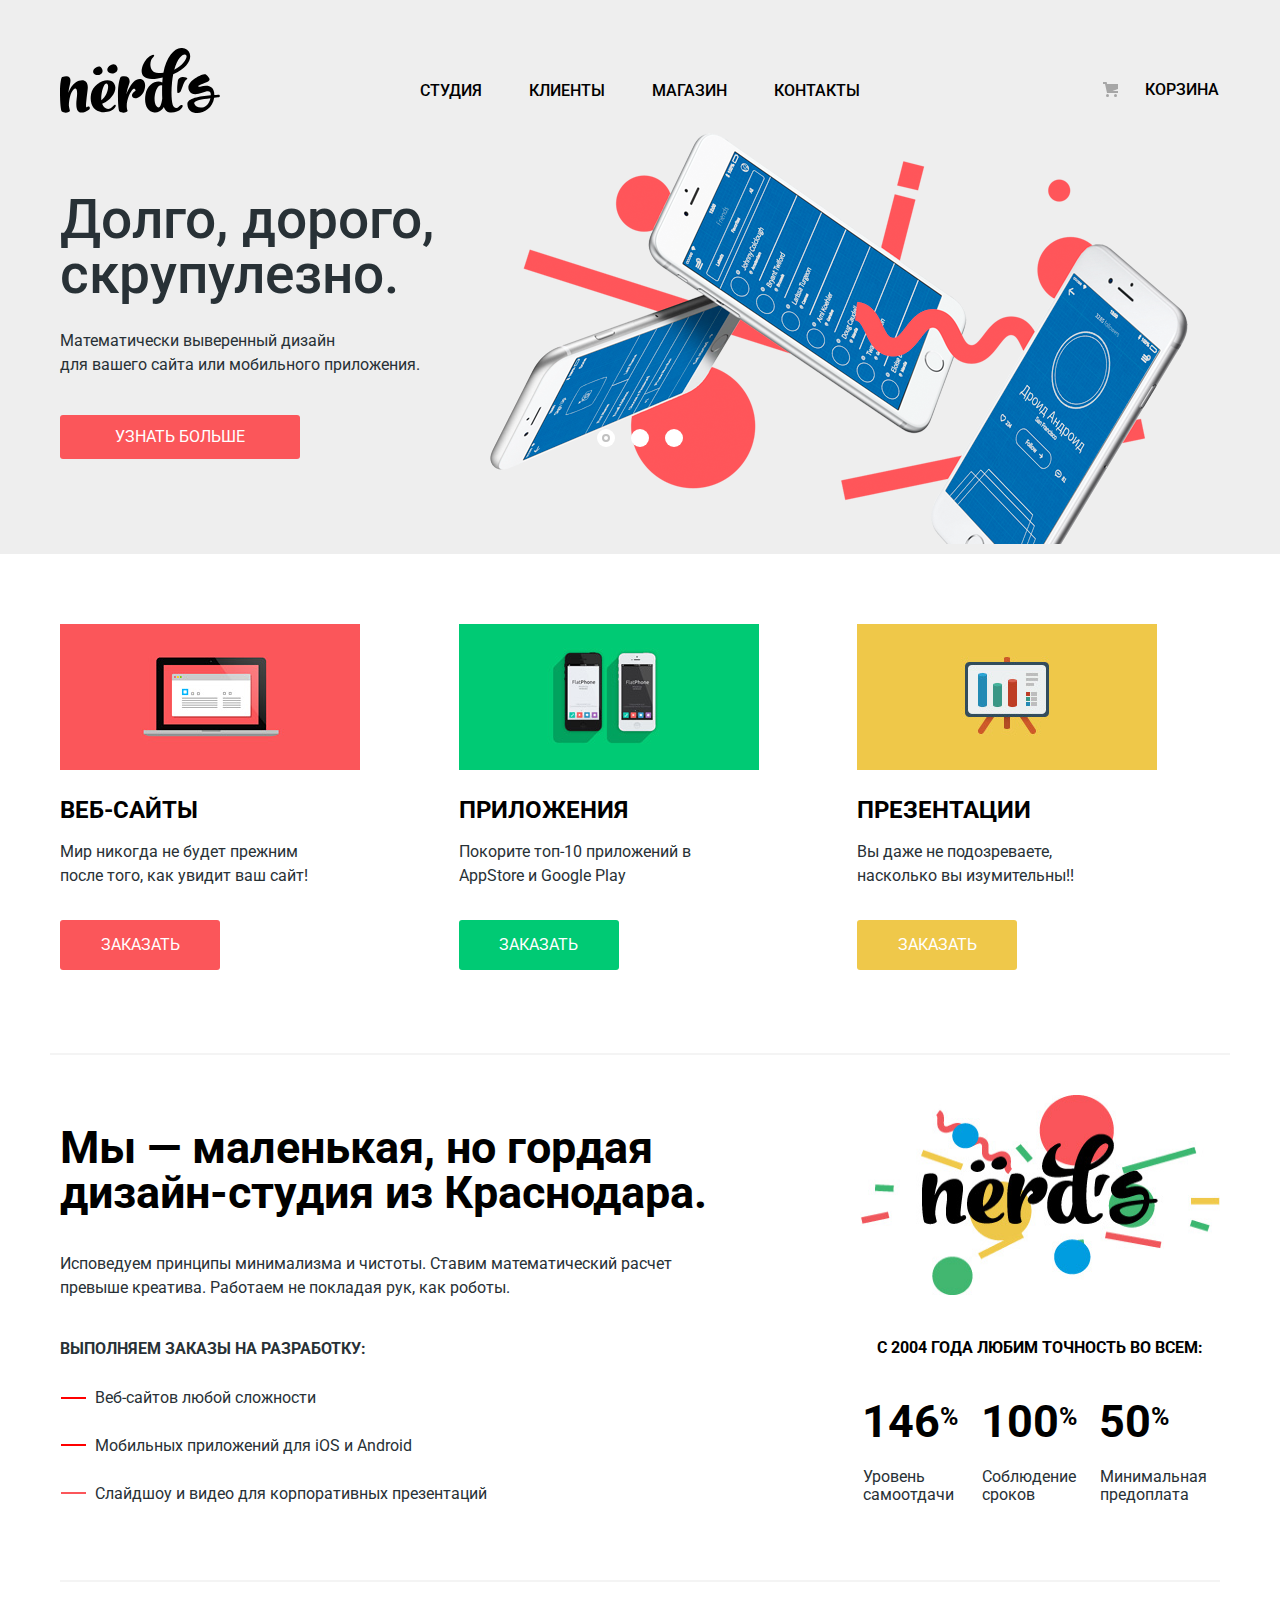
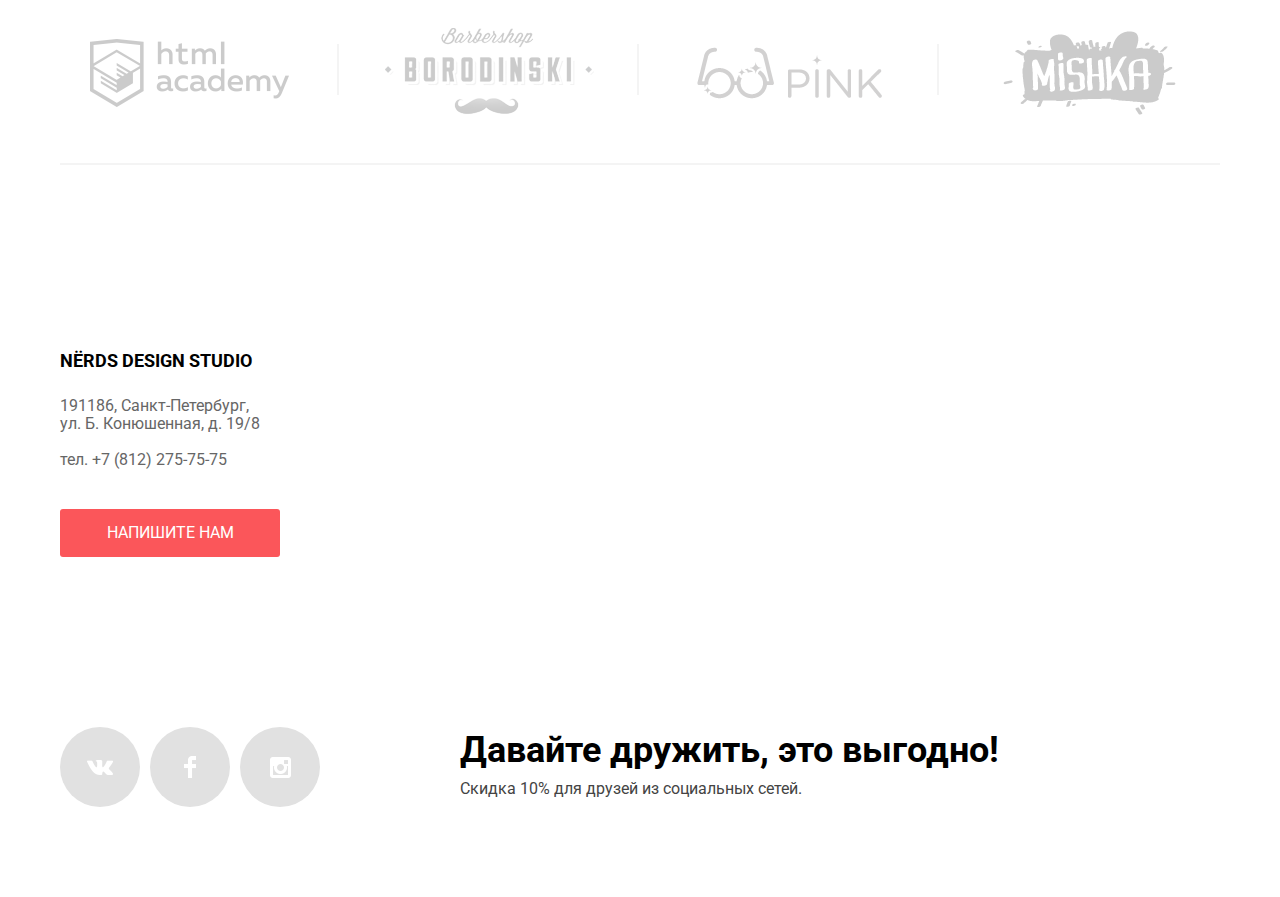
==== index.html @ 46c3f1b5 "добавила карту на главную" ====
<!DOCTYPE html>
<html lang="ru">
  <head>
    <meta charset="utf-8">
    <title>HTML Academy: Нёрдс</title>
    <link href="https://fonts.googleapis.com/css?family=Roboto:400,500,700&amp;subset=cyrillic" rel="stylesheet">
    <link href="css/normalize.css" rel="stylesheet">
    <link href="css/style.css" rel="stylesheet">
  </head>
  <body>
    <header class="main-header">
      <nav class="main-nav container">
        <a class="main-header-logo" href="#">
            <img src="img/nerds-logo.svg" width="160" height="65" alt="Логотип студии Нёрдс">
        </a>

          <ul class="site-nav">
            <li ><a  href="studio.html">Студия</a></li>
            <li><a class="link-nav" href="clients.html">Клиенты</a></li>
            <li><a href="catalog.html">Магазин</a></li>
            <li><a href="contacts.html">Контакты</a></li>
          </ul>
          <ul class="user-nav">

            <li class="cart"><a class="login-link" href="cart.html">Корзина</a></li>
          </ul>

      </nav>
    </header>

    <main>
      <h1 class="visually-hidden">Дизайн-студия Нёрдс</h1>

      <section class="motto">
        <div class="motto-wrap container">
          <h2 class="visually-hidden">Слоганы и девизы</h2>
          <input class="visually-hidden" type="radio" id="product-1" name="toggle" checked>
          <input class="visually-hidden" type="radio" id="product-2" name="toggle">
          <input class="visually-hidden" type="radio" id="product-3" name="toggle">
          <div class="motto-controls">
            <label class="motto-controls-item motto-controls-item--1" for="product-1">Первый</label>
            <label class="motto-controls-item motto-controls-item--2" for="product-2">Второй</label>
            <label class="motto-controls-item motto-controls-item--3" for="product-3">Третий</label>
          </div>
          <ul class="motto-list">
            <li class="motto-list-item">
              <h3 class="motto-header">Долго, дорого, <br>скрупулезно.</h3>
              <p>Математически выверенный дизайн<br>для вашего сайта или мобильного приложения.</p>
              <a class="motto-btn" href="studio.html">УЗНАТЬ БОЛЬШЕ</a>
            </li>
            <li class="motto-list-item">
              <h3 class="motto-header">Любим математику<br>как никто другой</h3>
              <p>Никакого креатива, только математические формулы<br>для расчета идеальных пропорций.</p>
              <a class="motto-btn" href="studio.html">УЗНАТЬ БОЛЬШЕ</a>
            </li>
            <li class="motto-list-item">
              <h3 class="motto-header">Только ночь,<br>только хардкор</h3>
              <p>Работать днем, как все? Мы против этого.<br>Ближе к полуночи работа только начинается.</p>
              <a class="motto-btn" href="studio.html">УЗНАТЬ БОЛЬШЕ</a>
            </li>
          </ul>
        </div>
      </section>

      <section class="service container">
        <h2 class="visually-hidden">Услуги студии</h2>

          <ul class="service-list">

            <li class="service-list-item">
              <img src="img/illustration-1.png" width="300" height="146" alt="Сайты">
              <h3 class="service-header">Веб-сайты</h3>
              <p>Мир никогда не будет прежним <br>
              после того, как увидит ваш сайт!</p>
              <a class="button button-red" href="catalog.html">ЗАКАЗАТЬ</a>
            </li>

            <li class="service-list-item">
              <img src="img/illustration-2.png" width="300" height="146" alt="Приложения">
              <h3 class="service-header">Приложения</h3>
              <p>Покорите топ-10 приложений в
                <br>AppStore и Google Play</p>

              <a class="button button-green" href="shop.html">ЗАКАЗАТЬ</a>
            </li>

            <li class="service-list-item">
              <img src="img/illustration-3.png" width="300" height="146" alt="Презентации">
              <h3 class="service-header">Презентации</h3>
              <p>Вы даже не подозреваете,
                  <br>насколько вы изумительны!!</p>

              <a class="button button-yellow" href="shop.html">ЗАКАЗАТЬ</a>
            </li>

          </ul>

      </section>

      <div class="about-facts-wrapp container">

          <section class="about">
            <h2 class="visually-hidden">О студии</h2>

            <p class="about-loud"><b>Мы — маленькая, но гордая<br>дизайн-студия из Краснодара.</b> </p>
            <p>Исповедуем принципы минимализма и чистоты. Ставим математический расчет<br>
              превыше креатива. Работаем не покладая рук, как роботы.</p>


            <h3 class="about-header">Выполняем заказы на разработку:</h3>
            <ul class="about-list">
                <li class="about-item item1">Веб-сайтов любой сложности</li>
                <li class="about-item item2">Мобильных приложений для iOS и Android</li>
                <li class="about-item item3">Слайдшоу и видео для корпоративных презентаций</li>
            </ul>
          </section>

          <section class="facts facts-wrapp">

                <h2 class="visually-hidden">Факты о компании</h2>
                <img src="img/nerds-illustration.png" width="360" height="208" alt="logo">
                <p>с 2004 года Любим точность во всем:</p>

                <table class="facts-list">
                  <tr>
                    <th>146<sup class="percent">%</sup></th>
                    <th>100<sup class="percent">%</sup></th>
                    <th>50<sup class="percent">%</sup></th>
                  </tr>

                  <tr>
                    <td>Уровень
                      самоотдачи</td>
                    <td>Соблюдение
                      сроков</td>
                    <td>Минимальная
                      предоплата</td>
                  </tr>
                </table>
          </section>
      </div>

      <section class="partners container">
        <h2 class="visually-hidden">Партнеры</h2>
        <ul class="partners-list">
          <li class="partners-item logo1">
            <a class="partners-logo" href="https://htmlacademy.ru/intensive/htmlcss">
              <img src="img/logo-1.png" width="260" height="180" alt="HTML-Академия"></a>
          </li>
          <li class="partners-item logo2">
            <a class="partners-logo" href="#">
              <img src="img/logo-2.png" width="260" height="180" alt="Бородинский"></a>
          </li>
          <li class="partners-item logo3">
            <a class="partners-logo" href="#">
              <img src="img/logo-3.png" width="260" height="180" alt="Pink"></a>
          </li>
          <li class="partners-item">
            <a class="partners-logo" href="#">
              <img src="img/logo-4.png" width="260" height="180" alt="Mishka"></a>
          </li>
        </ul>
      </section>

      <div class="contacts-info">
        <div class="container container-relative">

          <div class="adress">
              <h2 class="visually-hidden">Контактная информация</h2>
              <b>NЁRDS DESIGN STUDIO</b><p> 191186, Санкт-Петербург,<br>
                ул. Б. Конюшенная, д. 19/8<br>
               <br>
               тел. +7 (812) 275-75-75
              </p>
              <a class="button button-adres" href="#">Напишите нам</a>
          </div>
        </div>
        <iframe src="https://yandex.ru/map-widget/v1/-/CBe36VVy~D" width="1140" height="422" frameborder="0">
        <img  src="img/nerds-map.png" width="1440" height="422" alt="Карта проезда" ></iframe>
      </div>

    </main>
    <footer class="main-footer container">
      <div class="footer-wrap">

          <ul class="footer-social">
             <li><a class="social-button vk-icon" href="#">

                <p class="visually-hidden">Вконтакте</p></a></li>
             <li><a class="social-button fb-icon" href="#">

                <p class="visually-hidden">Фейсбук</p></a></li>
             <li><a class="social-button insta-icon" href="#">
                  <p class="visually-hidden">Инстаграм</p></a></li>
          </ul>

        <div class="footer-friends-sale">
         <p class="footer-friends">Давайте дружить, это выгодно!</p>
         <p class="footer-sale">Скидка 10% для друзей из социальных сетей.</p>
        </div>
      </div>
    </footer>



   <section class="modal form-post">
      <div class="modal-wrap">
        <h2>Напишите нам</h2>
        <button class="modal-close" type="button"><span class="visually-hidden">Закрыть</span></button>
      </div>

      <form class="form-post-list" action="https://echo.htmlacademy.ru" method="post">
        <div class="form-post-wrapp">
          <p class="post-item">
            <label for="user-name">Ваше имя:</label>
            <input type="text" name="user-name" id="user-name"  autofocus placeholder="Имя Фамилия">
          </p>

          <p class="post-item">
            <label for="user-mail">Ваш e-mail:</label>

            <input type="email" name="user-mail" id="user-mail" placeholder="email@example.com">
          </p>
      </div>

        <p class="post-item">
          <label for="text-letter">Текст письма:</label>

          <textarea name="text-letter" id="text-letter" rows="4" placeholder="В свободной форме"></textarea>
        </p>

        <button class="button button-post" type="submit" name="form-post" value="Отправлено из почтовой формы сайта">Отправить</button>
      </form>


    </section>

    <script>

  var link = document.querySelector(".button-adres");
  var popup = document.querySelector(".form-post");
  var close = document.querySelector(".modal-close");

      link.addEventListener("click", function (evt) {
        evt.preventDefault();
        popup.classList.add("modal-show");
      });

      close.addEventListener("click", function (evt) {
        evt.preventDefault();
        popup.classList.remove("modal-show");
      });
    </script>
  </body>
</html>
---- css/style.css ----
body {
  margin: 0;
  padding: 0;
  min-width: 1180px;
  font-family: 'Roboto', Arial, sans-serif;
  font-size: 16px;
  line-height: 24px;
  font-weight: 400;
  color: #283136;
}
        *,
*::before,
  *::after {
 box-sizing: inherit;
}

a {
  text-decoration: none;
}

.main-header {
  background: #eeeeee;
  width: 100%;
  padding-top: 33px;
  margin: auto;
}
.container {
  width: 1180px;
  padding: 10px;
  margin: 0 auto;

  box-sizing: border-box;
}

.main-nav {
  font-size: 16px;
  line-height: 30px;
  font-weight: 500;
  color: #000000;
  display: flex;
  /*align-items: center;*/
  justify-content: space-between;
  padding-top: 15px;
  margin: auto;
  /*outline: 2px solid black;*/
 }

.main-nav a {
  color: #000000;
}

.main-header-logo {
  width: 160px;
  height: 65px;
  margin-bottom: 0px;
}

.site-nav {
  width: 480px;
  display: flex;
  padding-top: 28px;
  padding-left: 0;
  padding-right: 40px;
  justify-content: space-between;
  /*align-items: flex-end;*/
}

.user-nav {
  width: 120px;
  padding-top: 27px;
  padding-left: 0;
  display: block;
  justify-content: space-between;
}
.user-nav li{
  width: 100%;
}

.site-nav,
.user-nav {
  position: relative;
  display: flex;
  justify-content: space-between;
  list-style: none;
  text-transform: uppercase;
  margin: 0;
  /*padding: 0;*/
}

.site-nav a,
.user-nav a {
  color: #000000;
}

.site-navigation-current {
  color: #000000;
}

.site-navigation-current {
  position: relative;
}

.site-navigation-current a[href] {
  pointer-events: none;
}

.site-navigation-current::after {
  content: "";

  position: absolute;
  right: 20px;
  bottom: 3px;
  left: 0;

  width: 100%;
  height: 2px;

  background-color: #fb565a;
}

.site-nav a:hover,
.user-nav a:hover {
  color: #fb565a;
}

.site-nav a:active,
.site-nav a:focus,
.user-nav a:active,
.user-nav a:focus {
 color: rgba(0, 0, 0, 0.302);
}

.main-header-logo:hover {
  opacity: 0.8;
}

.main-header-logo:active,
.main-header-logo:focus {
  opacity: 0.3;
}

.user-nav .login-link{
  position: relative;
  padding-left: 45px;
 /* padding: 30px;*/
}

.login-link::before {
  content: "";
  position: absolute;
  top: 2px;
  left: 3px;

  width: 17px;
  height: 17px;

  background-image: url("../img/cart-icon.svg");
  background-repeat: no-repeat;
  background-position: 0 0;
}

/*Слайдер*/

.motto {
  position: relative;
  background-color: #eeeeee;

}
.motto-wrap {
  margin-bottom: 60px;
}

.motto-controls {
  position: absolute;
  left: 50%;
  bottom: 115px;
  z-index: 100;

  width: 160px;
  height: 18px;

  text-align: center;
  font-size: 0;
  transform: translateX(-50%);
}

.motto-controls label{
  position: relative;

  display: inline-block;
  width: 18px;
  height: 18px;
  padding: 8px;

  border-radius: 50%;
  cursor: pointer;
  box-sizing: content-box;
}

.motto-controls label::after {
  content: "";

  position: absolute;
  top: 8px;
  left: 8px;
  z-index: 1;

  width: 18px;
  height: 18px;

  background: #ffffff;
  border-radius: 50%;
  box-sizing: content-box;
}

.motto-list {
  margin: 0px;
  padding: 0px;

  list-style: none;
}

.motto-list-item{
  display: none;
  padding: 59px 0 85px 0;
}

.motto-list-item:nth-child(1) {
  background-image: url("../img/slide1.png");
  background-repeat: no-repeat;
  background-position: 93% 0px;
}
.motto-list-item:nth-child(2) {
  background-image: url("../img/slide2.png");
  background-repeat: no-repeat;
  background-position: 100% 0;
}

.motto-list-item:nth-child(3) {
  background-image: url("../img/slide3.png");
  background-repeat: no-repeat;
  background-position: 100% 20px;
}

#product-1:checked ~ .motto-list .motto-list-item:nth-child(1) {
  display: block;
}

#product-2:checked ~ .motto-list .motto-list-item:nth-child(2) {
  display: block;
}

#product-3:checked ~ .motto-list .motto-list-item:nth-child(3) {
  display: block;
}

#product-1:checked ~ .motto-controls .motto-controls-item--1::before,
#product-2:checked ~ .motto-controls .motto-controls-item--2::before,
#product-3:checked ~ .motto-controls .motto-controls-item--3::before {
  content: "";
  position: absolute;
  left: 50%;
  top: 50%;
  z-index: 2;
  width: 4px;
  height: 4px;
  margin: -4px;
  background-color: inherit;
  border: 2px solid #c1c1c1;
  border-radius: 50%;
  box-sizing: content-box;
}

.motto-header {
  max-width: 600px;
  margin: 0px;
  margin-bottom: 27px;

  font-size: 55px;
  font-weight: 500;
  line-height: 55px;

}
.motto-list-item p{
  max-width: 430px;
  margin: 0px;
  margin-bottom: 38px;
}

.motto-btn {
  display: block;
  width: 240px;
  padding: 13px 0;

  font: inherit;
  font-size: 16px;
  line-height: 18px;

  color: #ffffff;
  text-transform: uppercase;
  text-align: center;
  text-decoration: none;

  background-color: #fb565a;
  border-radius: 3px;
  border: none;

}

.motto-btn:hover,
.motto-btn:focus {
  background-color: #e74246;
}

.motto-btn:active {
  color: rgba(255, 255, 255, 0.302);
  background-color: #d7373b;
  box-shadow: 0 3px rgba(0, 0, 0, 0.1) inset;
}

/*второй этаж*/

.service {
  list-style: none;
  text-align: left;
  margin-bottom: 105px;
}

.service-list {
  width: 1100px;
  display: flex;
  list-style: none;
  margin-left: 0px;
  margin-top: 0px;
  margin-bottom: 0px;
  padding: 0px;
  justify-content: space-between;
  }

.service-list-item {
  display: flex;
  width: 300px;
  flex-direction: column;
  margin-right: 3px;
}


/*.service-list-item h3{

}*/
.service-list-item img{
  margin-bottom: 25px;
}

.service-header {

  margin: 0;
  margin-bottom: 15px;
  font-size: 24px;
  line-height: 30px;
  color: rgb(0, 0, 0);
  font-weight: bold;
  text-transform: uppercase;
}
.service-list-item p{
  margin-top:0px;
  margin-bottom: 32px;
  /*padding-left: 2px;*/
}



.button {
  display: block;
  width: 160px;

  padding: 13px 0;
  font: inherit;
  font-size: 16px;
  line-height: 18px;
  font-weight: 500;

  color: #ffffff;
  text-transform: uppercase;
  text-align: center;
  text-decoration: none;


  background-color: #fb565a;
  border-radius: 3px;
  border: none;

}

.button-red {
  font: inherit;
  color: #ffffff;
  background-color: #fb565a;
}

.button-red:hover,
.button-red:focus {
  background-color: #e74246;
}
.button-red:active {
  color: rgba(0, 0, 0, 0.302);
  background-color: #d7373b;
  box-shadow: inset 0 3px ;
}

.button-green {
  font: inherit;
  color: #ffffff;
  background-color: #00ca74;
}
.button-green:hover,
.button-green:focus {
  background-color: #00bc6c;
}
.button-green:active {
  color: rgba(0, 0, 0, 0.302);
  background-color: #00aa62;
  box-shadow: inset 0 3px #009958;
}

.button-yellow {
  font: inherit;
  color: #ffffff;
  background-color: #efc84a;
}
.button-yellow:hover,
.button-yellow:focus {
  background-color: #eab534;
}
.button-yellow:active {
  color: rgba(0, 0, 0, 0.302);
  background-color: #e5a722;
  box-shadow: inset 0 3px #ce961f;
}


.about-facts-wrapp {
  display: flex;
  justify-content: space-between;
  position: relative;
  margin-bottom: 33px;
}
.about-facts-wrapp::before{
  content: "";
  position: absolute;
  bottom: 485px;
  left:0px;
  width: 100%;
  height: 2px;
  background-color:#f4f4f4;
}
.about {
  display: flex;
  flex-direction: column;
  width: 660px;
  padding-top: 30px;
  margin: 0px;
}
.about-header {
  font-weight: bold;
  font-size: 16px;
  line-height: 1.5;
  margin: 0px;
  margin-bottom: 25px;
  text-transform: uppercase;
  text-align: left;
}
.about p{
  margin:0px;
  margin-bottom: 37px;
}
.about-loud b {
  font-size: 45px;
  line-height: 45px;
  margin: 0px;
  margin-bottom: 30px;
  color: rgb(0, 0, 0);
  font-weight: bold;
  text-align: left;
}


.about-list{
  margin: 0;
  padding: 0px;
  list-style: none;
  position: relative;
}
.about-item {
  margin-left: 35px;
  margin-bottom: 24px;
}
.item1::before {
  content: "";
  position: absolute;
  top:11px;
  left:1px;
  width: 25px;
  height: 2px;
  background-color: red;
}
.item2::before {
  content: "";
  position: absolute;
  top:58px;
  left:1px;
  width: 25px;
  height: 2px;
  background-color: red;
}
.item3::before {
  content: "";
  position: absolute;
  top:106px;
  left:1px;
  width: 25px;
  height: 2px;
  background-color: #fb565a;
}

/*.facts-wrapp{
  margin-bottom: 98px;
  /*outline: 2px solid red;*/
}*/

.facts {
  width: 360px;
}
.facts img{
  margin-bottom: 26px;
  padding: 0;
  padding-bottom: 8px;

}

.facts p{
  font-size: 16px;
  line-height: 24px;
  color: rgb(0, 0, 0);
  font-weight: bold;
  margin: 0px;
  margin-bottom: 25px;
  text-align: center;
  text-transform: uppercase;
}
.percent {
  font-size: 25px;
}
.facts-list {
  width: 360px;
}
.facts-list th{
  width: auto;
  font-size: 45px;
  line-height: 10.6px;
  color: rgb(0, 0, 0);
  font-weight: bold;
  margin-top: 0px;
  padding: 30px 0px;
  margin-bottom: 28px;
  text-align: left;


}

.facts-list td {
  padding-top: 7px;
  font-size: 16px;
  line-height: 18px;
  color: #283136;
  width: 121px;

}


.partners{
  margin-bottom: 40px;
}

.partners-list {
  list-style: none;
  position: relative;
  width: 100%;
  margin: 0px;
  margin-right: 0px;
  padding-top: 0px;
  padding-right: 0px;
  padding-bottom: 0px;
  padding-left: 0px;
  display: flex;
  justify-content: space-between;
  align-items: center;
}
.partners-list::after{
  content: "";
  position: absolute;
  bottom: 5px;
  left:0px;
  width: 100%;
  height: 2px;
  background-color:#f4f4f4;
}
.partners-list::before{
  content: "";
  position: absolute;
  top: -3px;
  left:0px;
  width: 100%;
  height: 2px;
  background-color:#f4f4f4;
}

.partners-item{
  display: flex;
  position: relative;
}
.logo1::before {
  content: "";
  position: absolute;
  top:61px;
  left: 277px;
  width: 2px;
  height: 51px;
  background-color:#f4f4f4;
}
.logo2::before {
  content: "";
  position: absolute;
  top:61px;
  left: 277px;
  width: 2px;
  height: 51px;
  background-color:#f4f4f4;
}
.logo3::before {
  content: "";
  position: absolute;
  top: 61px;
  left: 277px;
  width: 2px;
  height: 51px;
  background-color:#f4f4f4;

}
.partners-logo {
  display: block;
  opacity: 0.2;
}

.partners-logo:hover {
  opacity: 1;
}

.partners-logo:active,
.partners-logo:focus {
  opacity: 0.1;
}



.container-relative {
   position: relative;
   width: 100%;
}

.adress {
  box-sizing: border-box;
  width: 320px;
  height: 310px;
  padding: 46px 50px;
  position: absolute;
  top: 80px;
  background: #ffffff;
}

.contacts-info{

  margin-bottom: 48px;
}
.contacts-info img {
  overflow: hidden;
  background-position: center;
}
.adress b {
  display: block;
  margin-bottom: 21px;
  font-size: 18px;
  line-height: 30px;
  color: rgb(0, 0, 0);
  font-weight: bold;
  text-transform: uppercase;
  text-align: left;
}

.adress p{
  font-size: 16px;
  line-height: 18px;
  color: #666666;
  margin: 0px;
  margin-bottom: 40px;
}
.button-adres{
   display: block;
  width: 220px;
  padding: 15px 0;

  font: inherit;
  font-size: 16px;
  line-height: 18px;

  color: #ffffff;
  text-transform: uppercase;
  text-align: center;
  text-decoration: none;

  background-color: #fb565a;
  border-radius: 3px;
  border: none;

}

.button-adres:hover,
.button-adres:focus {
  background-color: #e74246;
}

.button-adres:active {
  color: rgba(255, 255, 255, 0.302);
  background-color: #d7373b;
  box-shadow: 0 3px rgba(0, 0, 0, 0.1) inset;
}


.footer-wrap {
  display: flex;
  justify-content: space-between;
  width: 960px;
}
.footer-social {
  position: relative;
  list-style: none;
  display: flex;
  flex-wrap: wrap;
  justify-content: space-between;
  width: 260px;
  margin: 0;
  padding: 0;
}

.social-button{
  display: flex;
  align-items: center;
  justify-content: center;
  width: 80px;
  height: 80px;
  background-color: #e1e1e1;
  border-radius: 50%;
}
.social-button a {
  color: #e1e1e1;
}
.vk-icon::before{
  content: "";
  position: absolute;

  width: 26px;
  height: 15px;

  background-image: url("../img/vk-icon.png");

}

.fb-icon::before{
  content: "";
  position: absolute;

  width: 12px;
  height: 22px;

  background-image: url("../img/fb-icon.png");

}

.insta-icon::before{
  content: "";
  position: absolute;

  width: 21px;
  height: 21px;

  background-image: url("../img/insta-icon.png");

}

.social-button:hover,
.social-button:focus {
  background-color: #e74246;
}

.social-button:active{
  background-color: #d7373b;
  box-shadow: inset 0 5px #c13135;
}


.social-button:focus::before,
.social-button:active::before {
  opacity:0.3;
}

.footer-friends-sale{
  width: 560px;
  padding-top: 5px;
  text-align: left;

}

.footer-friends {
  font-size: 36px;
  line-height: 36px;
  color: rgb(0, 0, 0);
  font-weight: bold;
  margin-bottom: 10px;
  margin-top: 0px;
 }

.footer-sale {
  font-size: 16px;
  line-height: 22px;
  color:#444444;
  margin-top: 0px;
  margin-bottom: 87px;
}

/*Всплывающая почтовая форма*/
.form-post {
  visibility: hidden;
  position: fixed;
  box-sizing: border-box;
  top: 40px;
  left: 50%;
  margin-left: -449px;
  width: 960px;
  height: 600px;
  padding: 68px 98px;
  background-color: #ffffff;
  box-shadow: 0 0 50px rgba(0, 0, 0, 0.7);

}
.modal-wrap {
  width: 780px;
  display: flex;
  justify-content: space-between;
  margin-bottom: 40px;
}


.modal-close {
  position: absolute;
  top: 49px;
  right: 33px;
  padding: 30px 80px;
  width: 21px;
  height: 21px;

  border: 0;

  cursor: pointer;
  background-color: transparent;
}

.modal-close::before {
  content: "";

  position: absolute;
   width: 21px;
  height: 21px;
  background-image: url("../img/close-cross.svg");
  background-color: #ffffff;
  opacity:0.3;
}
.modal-close:hover::before,
.modal-close:focus::before {
  opacity: 1;
}

.form-post h2{
  font-size: 45px;
  line-height: 45px;
  text-align: left;
  margin:0;

}
.form-post-wrapp {

  width: 760px;
  display: flex;
  justify-content: space-between;
  margin-bottom: 35px;

}
.post-item {
  margin: 0;
  padding: 0;
}

.post-item input[type="text"],
.post-item input[type="email"] {
  display: flex;
  flex-wrap: wrap;
  margin: 0;
  width: 360px;
  padding-top: 10px;
  padding-left: 12px;
  padding-right: 15px;
  padding-bottom: 10px;

  font: inherit;

}
.post-item label{
  display: block;
  margin-bottom: 10px;
  font-size: 16px;
  line-height: 18px;
  font-weight: bold;
  color: #000000;
}
.post-item input {
  background-color: transparent;
  border: 2px solid #d7dcde;
}
.post-item input:hover
{
  border: 2px solid #b4b9bb;
  outline:none;
}
.post-item input:focus,
.post-item input:active {
  border: 2px solid #000000;
  outline:none;
}
.post-item input:invalid {
  border: 2px solid #e74246;
  color: #e74246;
}

.post-item textarea{
  box-sizing: border-box;
  width: 760px;
  padding-top: 9px;
  padding-left: 15px;
  padding-right: 15px;
  padding-bottom: 9px;
  margin-bottom: 39px;
  color: #000000;
  font: inherit;

  background-color: transparent;
  border: 2px solid #d7dcde;
}
textarea::placeholder {
  color: #444444;
}
.post-item textarea:hover {
  border: 2px solid #b4b9bb;
  outline:none;
}
.post-item textarea:focus,
.post-item textarea:active {
  border: 2px solid #000000;
  outline:none;
}


.button-post {
  display: block;
  width: 260px;
  padding: 13px 0;

  font: inherit;
  font-size: 16px;
  line-height: 18px;

  color: #ffffff;
  text-transform: uppercase;
  text-align: center;
  text-decoration: none;

  background-color: #fb565a;
  border-radius: 3px;
  border: none;

}

.button-post:hover,
.button-post:focus {
  background-color: #e74246;
}

.button-post:active {
  color: rgba(255, 255, 255, 0.302);
  background-color: #d7373b;
  box-shadow: 0 3px rgba(0, 0, 0, 0.1) inset;
}

/*страница каталога*/

.page-title {
  font-size: 55px;
  color: #000000;
  width: 100%;
  line-height: 55px;
  margin-top: 0px;
  margin-bottom: 47px;
  padding-top: 69px;
  padding-bottom: 109px;
  text-align: center;
  background-color: #eeeeee;
}


.filters {
  margin-right: 10px;
}


.filters-cost-site {
  margin: 0;
  padding: 0;

  border: none;
}


.filters-form{
  display: flex;
  width: 260px;
  flex-direction: column;
 }


.filters fieldset {
  border: none;
  padding: 0;
  margin: 0;
  margin-bottom: 20px;
}
.filters fieldset:first-child {
  margin-bottom: 55px;
}
fieldset.filters-features {
  margin-bottom: 25px;
}

.filters legend:first-child {
  margin-bottom: 0px;
}

.filters legend {
  margin-bottom: 26px;

  font-size: 24px;
  line-height: 30px;
}
.filters ul {
  padding: 0;
  margin: 0;
  list-style: none;
  line-height: 18px;
}
.filters-site-type h2,
.filters-features h2,
.filters-cost-site h2 {
  margin-top: 0px;
  font-size: 18px;
  line-height: 30px;
  font-weight: bold;
  color: #000000;
  text-transform: uppercase;
}

.filters-cost-site h2 {
  margin-bottom: 45px;
  margin-top: 0px;
  padding: 0px;
}
.filters-features h2 {
  margin-bottom: 16px;
}
.filters-site-type h2{
  margin-bottom: 17px;
}
.site-type {
  margin-bottom: 23px;
  padding-left: 35px;

}
.site-type label {
  position: relative;

  display: block;

  cursor: pointer;
  user-select: none;
}

.site-type:hover{
  color: #000000;
}
/*фильтр стоимости*/

.range-filter {
  width: 260px;

}

.filter-cost-site legend {
  font-size: 18px;
  line-height: 24px;
  text-transform: uppercase;
  font-weight: 700;
}


.range-controls {
  position: relative;

  height: 80px;
  margin-bottom: 15px;
  padding-top: 39px;
  padding-right: 20px;
  padding-left: 20px;

  background-color: #f1f1f1;

  border-radius: 5px;
}

.range-controls .scale {
  height: 2px;

  background: #d7dcde;
}

.range-controls .bar {
  width: 70%;
  height: 2px;

  background: #00ca74;
}

.range-controls .toggle {
  position: absolute;
  top: 31px;
  left: 0;

  width: 4px;
  height: 4px;
  padding: 0;

  border: 8px solid #ffffff;
  background-color: #ababab;
  box-shadow: 0 2px 1px 0 #cfcfcf;
  border-radius: 50%;
  cursor: pointer;
}

.range-controls .toggle-min {
  left: 18px;
}

.range-controls .toggle-max {
  left: 160px;
}
.price-controls {
  font-size: 0;
}

.price-controls label {
  display: inline-block;
  width: 50%;

  font-size: 16px;
  text-transform: uppercase;
}
.price-controls input {
  width: 80px;
  padding: 9px 10px;
  margin-left: 5px;

  font-family: Roboto, Arial, sans-serif;
  font-size: 16px;
  text-align: center;
  color: #283136;

  border: none;
  border-radius: 5px;
  background: #f1f1f1;
}

.max-price {
  text-align: right;
}
.sort-site {
  position: relative;
}

.filter-input-radio + label::before {
  content: "";

  position: absolute;
  left: -35px;
  top: -2px;

  width: 25px;
  height: 25px;

  background-image: url("../img/radio-off.svg");
  background-repeat: no-repeat;
  background-position: 0 0;
  opacity: 0.4;
}

.filter-input-radio + label:hover::before,
.filter-input-radio + label:focus::before,
.filter-input-radio + label:active::before{
  opacity: 1;
}

.filter-input-radio:checked + label::before {
  content: "";

  position: absolute;
  left: -35px;
  top: -2px;

  width: 25px;
  height: 25px;

  background-image: url("../img/radio-on.svg");
  opacity: 0.4;
}

.filter-input-radio:checked + label:hover::before,
.filter-input-radio:checked + label:focus::before,
.filter-input-radio:checked + label:active::before{
  opacity: 1;
}

.filter-input-checkbox + label::before {
  content: "";
  position: absolute;
  left: -35px;
  top: -4px;

  width: 23px;
  height: 23px;

  background-image: url("../img/checkbox-off.svg");
  background-repeat: no-repeat;
  background-position: 0 0;
  opacity: 0.4;
}
.filter-input-checkbox + label:hover::before,
.filter-input-checkbox + label:focus::before,
.filter-input-checkbox + label:active::before {
  opacity: 1;
}


.filter-input-checkbox:checked + label::before {
  content: "";

  position: absolute;
  left: -35px;
  top: -4px;

  width: 27px;
  height: 23px;

  background-image: url("../img/checkbox-on.svg");

  opacity: 0.4;

}
.filter-input-checkbox:checked + label:hover::before,
.filter-input-checkbox:checked + label:focus::before,
.filter-input-checkbox:checked + label:active::before{
  opacity: 1;
}

.filter-input:disabled + label {
  color: #000000;

  opacity: 0.5;
}

.button-grey {
    font: inherit;
    font-size: 16px;
    line-height: 18px;
    font-weight: 500;
    text-align: center;
    color: #000000;
    width: 260px;
    height: 50px;
    vertical-align: middle;
    text-transform: uppercase;
    background-color: #eeeeee;
}
.button-grey:hover,
.button-grey:focus{
  background-color: #dfdfdf;
}

.button-grey:active{
  background-color: #d5d5d5;
  color:rgba(0, 0, 0, 0.3);
  box-shadow: inset 0 3px ;
}



/*каталог*/
.catalog {
  width: 760px;
  display: flex;
  flex-direction: column;
}
.catalog-list {
  list-style: none;

}
.filters-catalog-wrapp {
  width: 760px;
  display: flex;
  flex-direction: column;
  /*margin-left: 10px;*/
}
.filters-sort {
  width: 760px;
  display: flex;
  /*justify-content: space-between;*/
  align-items: center;
  margin-bottom: 96px;
  margin-top: 0px;

  font-size: 18px;
  line-height: 18px;
  font-weight: bold;
  text-transform: uppercase;
}
.filters-sort p{
  display: block;
  width: 360px;
  padding: 0px;
  margin: 0px;
  margin-bottom: 4px;
  margin-right: 30px;
}


.filters-sort-list{
  position: relative;
  list-style: none;
  width: 360px;
  padding: 0px;
  margin: 0px;

  display: flex;
  justify-content: space-between;
}
.filters-sort a{
  padding: 10px;
  font-size: 14px;
  line-height: 18px;
  font-weight: 400;
  color: rgba(0, 0, 0, 0.3);
  text-align: left;
  text-transform: uppercase;
}

.filters-sort-list a:hover,
.filters-sort-list a:focus {
  color: rgba(0, 0, 0, 0.6);
}

.filters-sort-list a:active {
  color: rgb(0, 0, 0);
}


.down::before {
  content: "";
  position: absolute;
  top: 5px;

  width: 11px;
  height: 10px;

  background-image: url("../img/icon-down-dir.svg");
  opacity: 0.2;
}
.down:hover::before,
.down:focus::before {
  opacity: 0.4;
}
.down:active::before {
  opacity: 1;
}

.up::before {
  content: "";
  position: absolute;
  top: 5px;

  width: 11px;
  height: 10px;

  background-image: url("../img/icon-up-dir.svg");
  opacity: 0.2;
}

.up:hover::before,
.up:focus::before {
  opacity: 0.4;
}
.up:active::before {
  opacity: 1;
}

.current-filtr a{
  color: #000000;
}
.current-filtr .up::before,
.current-filtr .down::before {
  opacity: 1;
}


.container-wrapp {
  display: flex;
  justify-content: space-between;
}

.catalog-list {
  width: 760px;
  display: flex;
  justify-content: space-between;
  flex-wrap: wrap;
  padding: 0px;
  margin: auto;
  margin-bottom: 1px;
}

.catalog-list h3 {
  font-size: 18px;
  line-height: 30px;
  font-weight: bold;
  color: #000000;
  text-transform: uppercase;
  text-align: center;
}

.catalog-item {
  position: relative;
  width: 360px;
  margin-bottom: 65px;
}
.catalog-item::before{
  content: "";
  position: absolute;
  width: 360px;
  height: 40px;
  background-image: url("../img/browser.svg");
  top:-39px;
  left:0;
  opacity: 0.12;
}

.catalog-item:hover::before,
.catalog-item:focus::before {
  opacity: 1;

}
.catalog-item:hover .catalog-modal,
.catalog-item:focus .catalog-modal {
  visibility: visible;
}
.model-page{

  flex-direction: column;
  width: 360px;

}

.catalog-modal {
  visibility: hidden;
  position: absolute;
  bottom: 10px;
  width: 360px;
  min-height: 230px;
  padding: 30px 60px 40px 60px;
  background-color: #eeeeee;

}

.catalog-item p{
  font-size: 16px;
  line-height: 18px;
  text-align: center;
  color: #666666;
  margin: auto;
  margin-bottom: 30px;
}
.catalog-list h3{
  margin:0;
  margin-bottom: 15px;
}
.catalog-item .button-red{
  width: 200px;
  margin: 0;
  margin-left: 20px;
  color: #ffffff;
}
.catalog-item .button-red:hover,
.catalog-item .button-red:focus {
  background-color: #e74246;
}
.catalog-item .button-red:active{
  background-color: #d7373b;
  box-shadow: inset 0 3px #c13135;
}


.pagination-list {
  list-style: none;
  display: flex;
  width: 443px;
  justify-content: space-between;
  margin-bottom: 30px;
  margin-top: 0px;
  padding: 0px;
  text-align: center;
}

.last-item{
  display: block;
  width: 264px;
  margin-top: -13px;
}

.pagination-item a{
  padding: 15px 19px;
  font-size: 16px;
  line-height: 18px;
  font-weight: 500;
  color: #000000;
  background-color: #eeeeee;
  border-radius: 3px;
  text-transform: uppercase;
}

.pagination-item a:hover,
.pagination-item a:focus {
  background-color: #dfdfdf;
}
.pagination-item a:active {
  color: rgba(0, 0, 0, 0.3);
  background-color: #d5d5d5;
  box-shadow: inset 0 3px ;
}
.pagination-item-current a{
  background-color: #ffffff;
  border: 2px solid #dbdbdb;
  color: #000000;
}

.visually-hidden:not(:focus):not(:active),
input[type="checkbox"].visually-hidden,
input[type="radio"].visually-hidden {
  position: absolute;

  width: 1px;
  height: 1px;
  margin: -1px;
  border: 0;
  padding: 0;

  white-space: nowrap;

  clip-path: inset(100%);
  clip: rect(0 0 0 0);
  overflow: hidden;
}

.modal-show {
  visibility: visible;
}
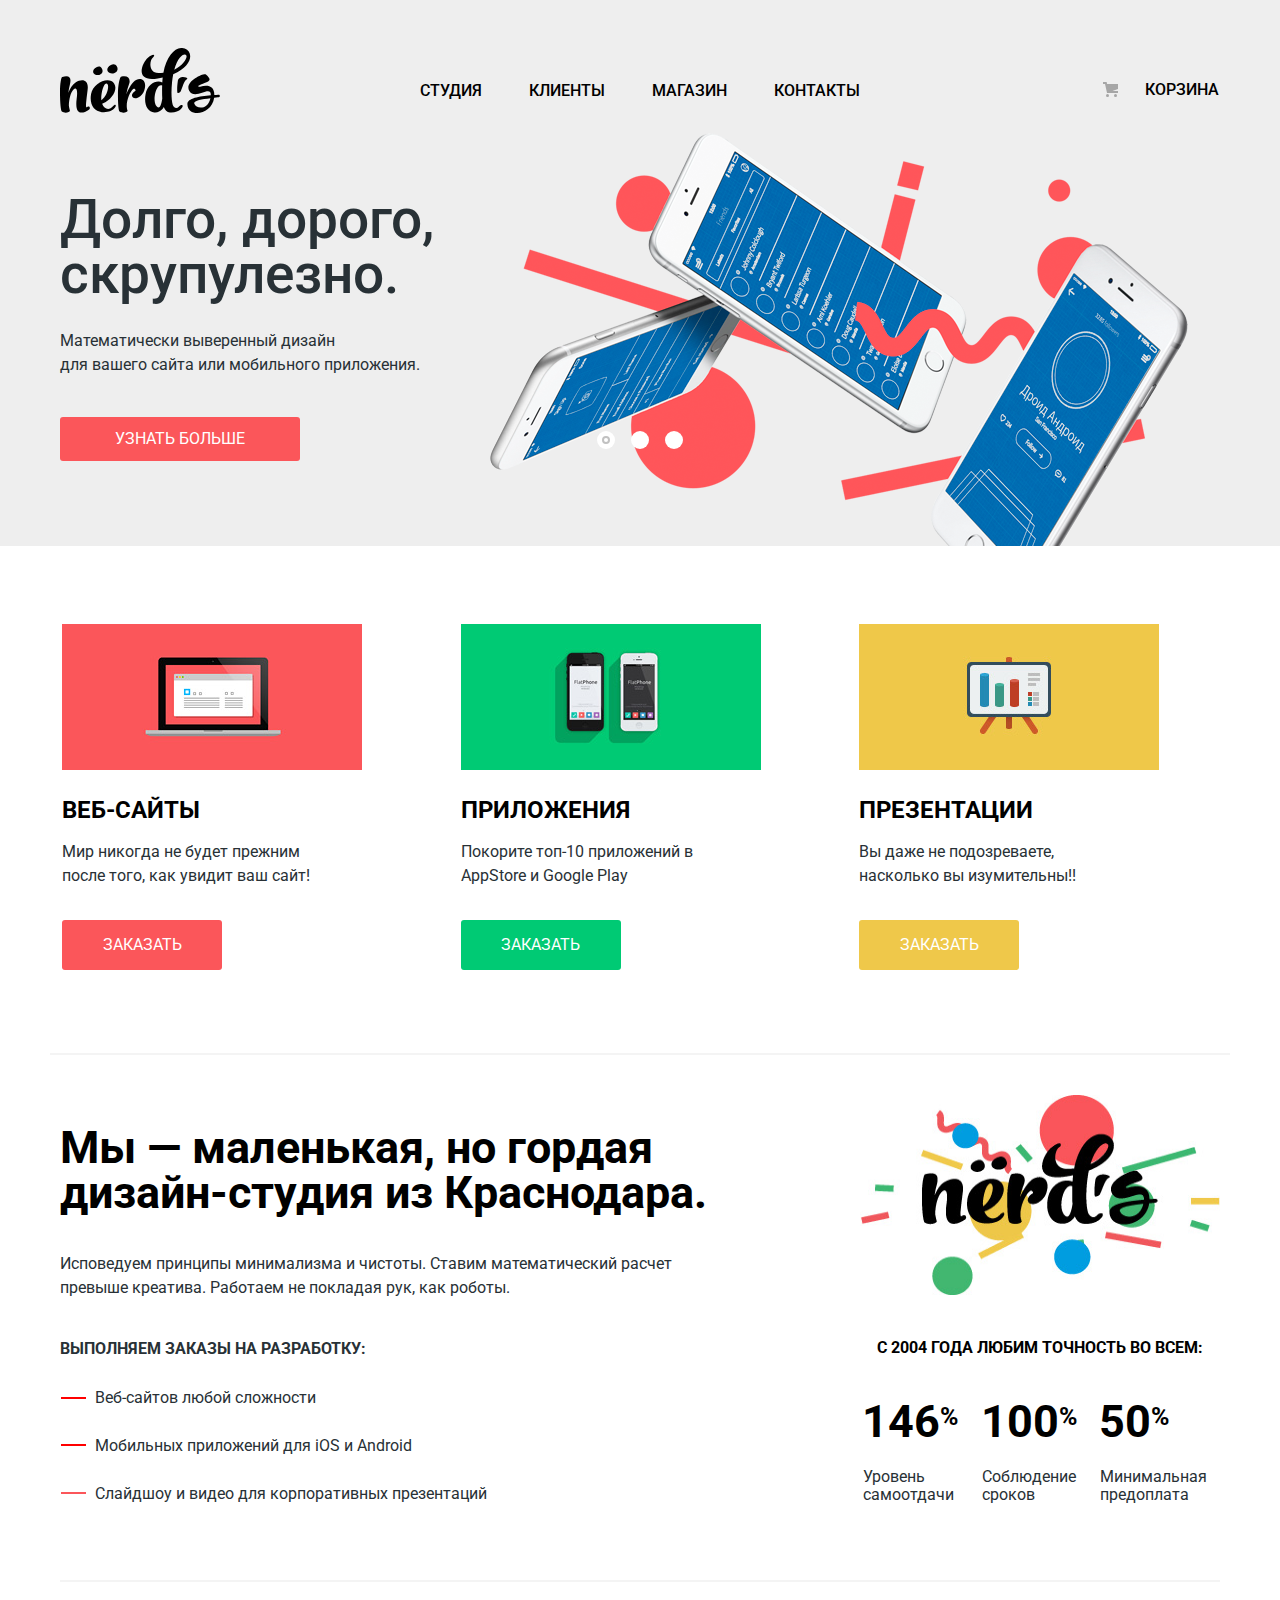
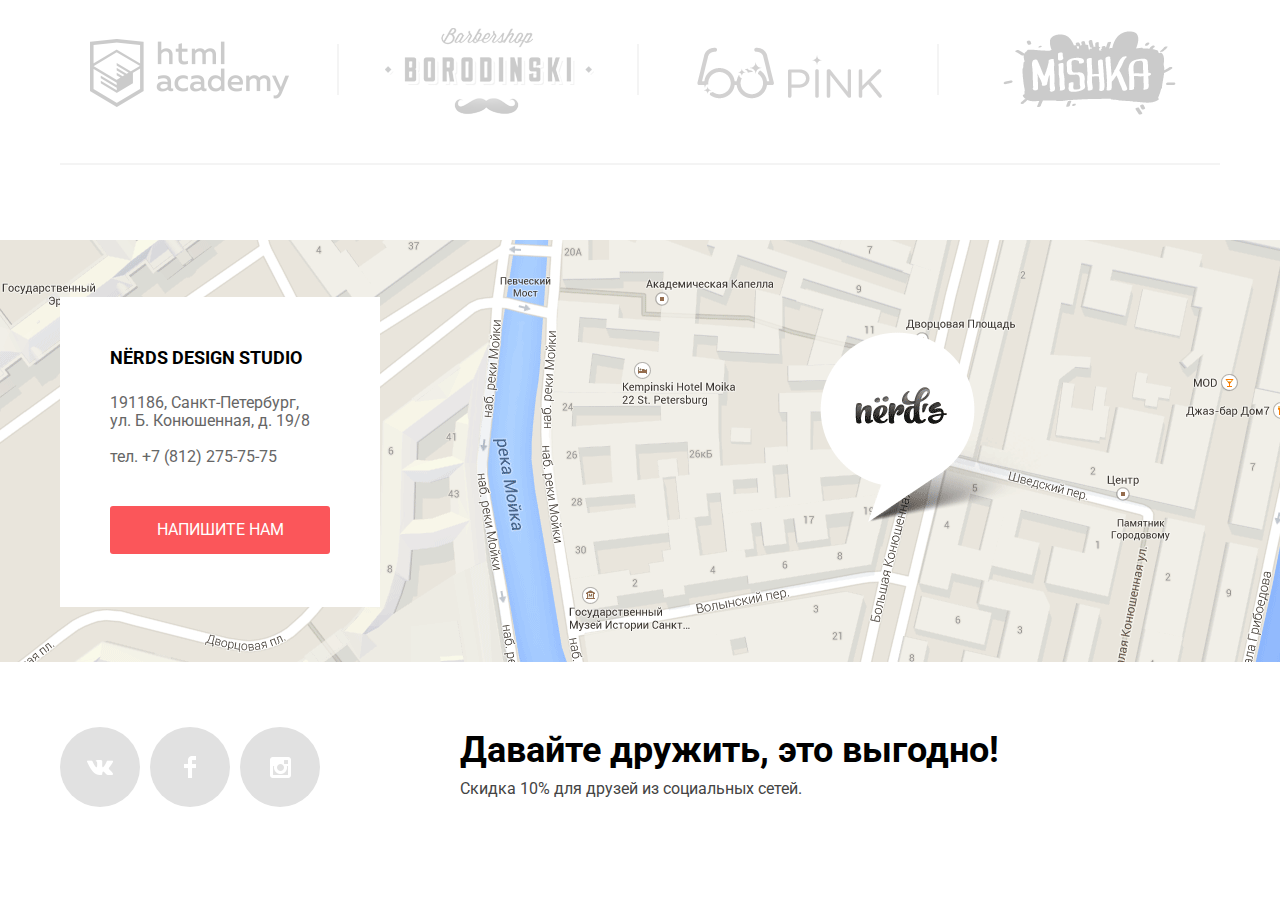
==== commit 0732b4c2: "поправила по замечаниям" ====
--- a/index.html
+++ b/index.html
@@ -31,7 +31,7 @@
     <main>
       <h1 class="visually-hidden">Дизайн-студия Нёрдс</h1>
 
-      <section class="motto">
+      <section class="motto  ">
         <div class="motto-wrap container">
           <h2 class="visually-hidden">Слоганы и девизы</h2>
           <input class="visually-hidden" type="radio" id="product-1" name="toggle" checked>
@@ -175,8 +175,9 @@
               <a class="button button-adres" href="#">Напишите нам</a>
           </div>
         </div>
-        <iframe src="https://yandex.ru/map-widget/v1/-/CBe36VVy~D" width="1140" height="422" frameborder="0">
-        <img  src="img/nerds-map.png" width="1440" height="422" alt="Карта проезда" ></iframe>
+        <!-- <iframe src="https://yandex.ru/map-widget/v1/-/CBe36VVy~D" width="1140" height="422" frameborder="0"> -->
+        <img  src="img/nerds-map.png" width="1440" height="422" alt="Карта проезда" >
+
       </div>
 
     </main>
--- a/css/style.css
+++ b/css/style.css
@@ -162,18 +162,19 @@
 /*Слайдер*/
 
 .motto {
+  width: 100%;
+background-color: #eeeeee;
+  margin-bottom: 68px;
+}
+.motto-wrap {
   position: relative;
-  background-color: #eeeeee;
-
-}
-.motto-wrap {
-  margin-bottom: 60px;
+  padding-bottom: 0px;
 }
 
 .motto-controls {
   position: absolute;
   left: 50%;
-  bottom: 115px;
+  bottom: 105px;
   z-index: 100;
 
   width: 160px;
@@ -284,7 +285,7 @@
 .motto-list-item p{
   max-width: 430px;
   margin: 0px;
-  margin-bottom: 38px;
+  margin-bottom: 40px;
 }
 
 .motto-btn {
@@ -342,12 +343,9 @@
   width: 300px;
   flex-direction: column;
   margin-right: 3px;
-}
-
-
-/*.service-list-item h3{
-
-}*/
+  padding-left: 2px;
+}
+
 .service-list-item img{
   margin-bottom: 25px;
 }
@@ -365,8 +363,7 @@
 .service-list-item p{
   margin-top:0px;
   margin-bottom: 32px;
-  /*padding-left: 2px;*/
-}
+ }
 
 
 
@@ -665,7 +662,7 @@
 
 .container-relative {
    position: relative;
-   width: 100%;
+
 }
 
 .adress {
@@ -674,14 +671,14 @@
   height: 310px;
   padding: 46px 50px;
   position: absolute;
-  top: 80px;
+  top: 77px;
   background: #ffffff;
 }
 
 .contacts-info{
-
   margin-bottom: 48px;
 }
+
 .contacts-info img {
   overflow: hidden;
   background-position: center;
@@ -1192,7 +1189,7 @@
 .price-controls input {
   width: 80px;
   padding: 9px 10px;
-  margin-left: 5px;
+  margin-left: 10px;
 
   font-family: Roboto, Arial, sans-serif;
   font-size: 16px;
@@ -1341,14 +1338,13 @@
   width: 760px;
   display: flex;
   flex-direction: column;
-  /*margin-left: 10px;*/
+
 }
 .filters-sort {
   width: 760px;
   display: flex;
-  /*justify-content: space-between;*/
   align-items: center;
-  margin-bottom: 96px;
+  margin-bottom: 95px;
   margin-top: 0px;
 
   font-size: 18px;
@@ -1553,7 +1549,7 @@
 .last-item{
   display: block;
   width: 264px;
-  margin-top: -13px;
+  margin-top: -11px;
 }
 
 .pagination-item a{
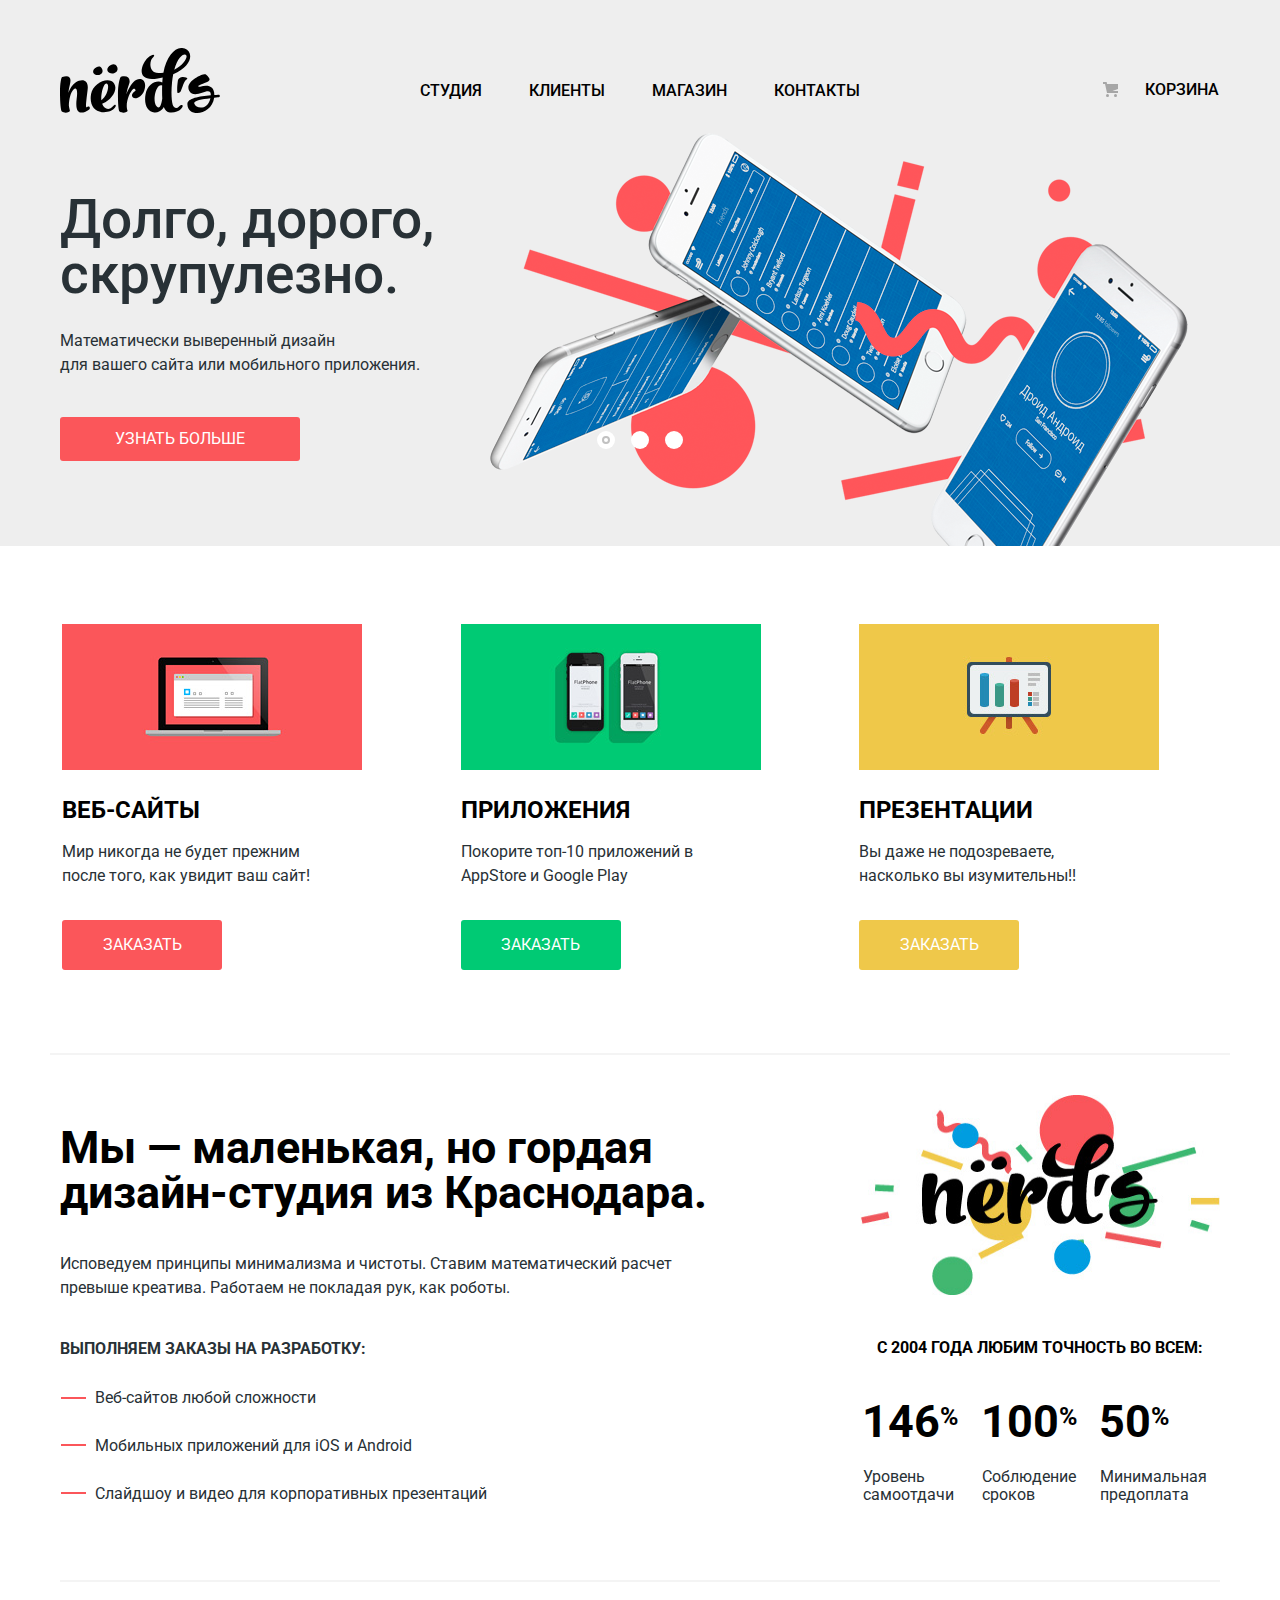
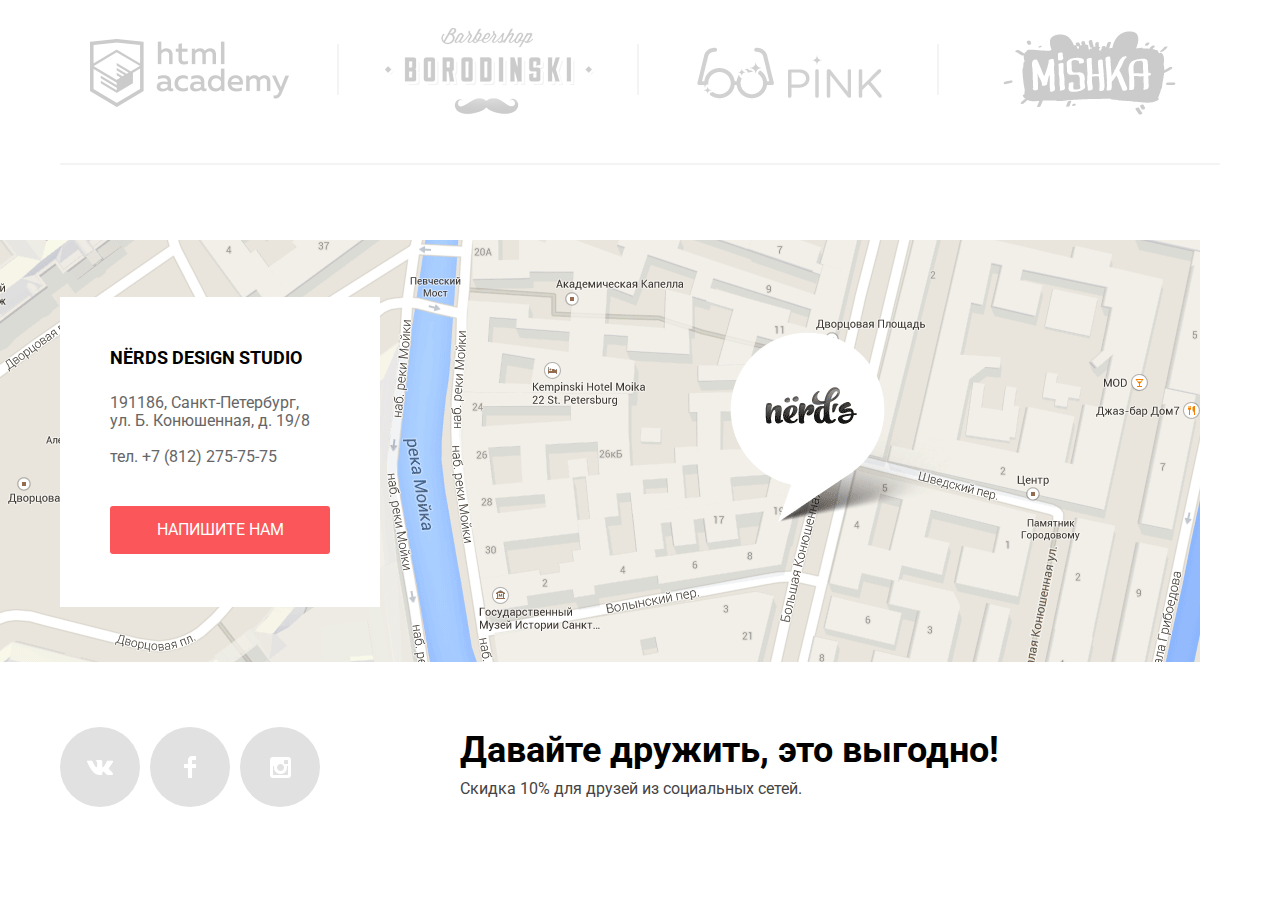
==== commit f76f674c: "поправила состояние у крестика модалки" ====
--- a/index.html
+++ b/index.html
@@ -176,7 +176,7 @@
           </div>
         </div>
         <!-- <iframe src="https://yandex.ru/map-widget/v1/-/CBe36VVy~D" width="1140" height="422" frameborder="0"> -->
-        <img  src="img/nerds-map.png" width="1440" height="422" alt="Карта проезда" >
+        <img  src="img/nerds-map.png" width="1200" height="422" alt="Карта проезда" >
 
       </div>
 
--- a/css/style.css
+++ b/css/style.css
@@ -1,7 +1,8 @@
 body {
+  min-width: 1180px;
   margin: 0;
   padding: 0;
-  min-width: 1180px;
+
   font-family: 'Roboto', Arial, sans-serif;
   font-size: 16px;
   line-height: 24px;
@@ -19,11 +20,13 @@
 }
 
 .main-header {
-  background: #eeeeee;
   width: 100%;
   padding-top: 33px;
   margin: auto;
-}
+
+  background: #eeeeee;
+}
+
 .container {
   width: 1180px;
   padding: 10px;
@@ -33,17 +36,16 @@
 }
 
 .main-nav {
+  display: flex;
+  justify-content: space-between;
+  padding-top: 15px;
+  margin: auto;
+
   font-size: 16px;
   line-height: 30px;
   font-weight: 500;
   color: #000000;
-  display: flex;
-  /*align-items: center;*/
-  justify-content: space-between;
-  padding-top: 15px;
-  margin: auto;
-  /*outline: 2px solid black;*/
- }
+}
 
 .main-nav a {
   color: #000000;
@@ -58,20 +60,20 @@
 .site-nav {
   width: 480px;
   display: flex;
+  justify-content: space-between;
   padding-top: 28px;
   padding-left: 0;
   padding-right: 40px;
+}
+
+.user-nav {
+  display: block;
   justify-content: space-between;
-  /*align-items: flex-end;*/
-}
-
-.user-nav {
   width: 120px;
   padding-top: 27px;
   padding-left: 0;
-  display: block;
-  justify-content: space-between;
-}
+}
+
 .user-nav li{
   width: 100%;
 }
@@ -81,10 +83,10 @@
   position: relative;
   display: flex;
   justify-content: space-between;
+
   list-style: none;
   text-transform: uppercase;
   margin: 0;
-  /*padding: 0;*/
 }
 
 .site-nav a,
@@ -142,7 +144,6 @@
 .user-nav .login-link{
   position: relative;
   padding-left: 45px;
- /* padding: 30px;*/
 }
 
 .login-link::before {
@@ -163,9 +164,11 @@
 
 .motto {
   width: 100%;
-background-color: #eeeeee;
   margin-bottom: 68px;
-}
+
+  background-color: #eeeeee;
+}
+
 .motto-wrap {
   position: relative;
   padding-bottom: 0px;
@@ -263,13 +266,15 @@
   left: 50%;
   top: 50%;
   z-index: 2;
+
   width: 4px;
   height: 4px;
   margin: -4px;
+  box-sizing: content-box;
+
   background-color: inherit;
   border: 2px solid #c1c1c1;
   border-radius: 50%;
-  box-sizing: content-box;
 }
 
 .motto-header {
@@ -305,7 +310,6 @@
   background-color: #fb565a;
   border-radius: 3px;
   border: none;
-
 }
 
 .motto-btn:hover,
@@ -322,46 +326,51 @@
 /*второй этаж*/
 
 .service {
+  margin-bottom: 105px;
+
   list-style: none;
   text-align: left;
-  margin-bottom: 105px;
 }
 
 .service-list {
   width: 1100px;
   display: flex;
-  list-style: none;
+  justify-content: space-between;
+
   margin-left: 0px;
   margin-top: 0px;
   margin-bottom: 0px;
   padding: 0px;
-  justify-content: space-between;
-  }
+
+  list-style: none;
+}
 
 .service-list-item {
-  display: flex;
   width: 300px;
+  display: flex;
   flex-direction: column;
+
   margin-right: 3px;
   padding-left: 2px;
 }
 
-.service-list-item img{
+.service-list-item img {
   margin-bottom: 25px;
 }
 
 .service-header {
-
   margin: 0;
   margin-bottom: 15px;
+
   font-size: 24px;
   line-height: 30px;
   color: rgb(0, 0, 0);
   font-weight: bold;
   text-transform: uppercase;
 }
-.service-list-item p{
-  margin-top:0px;
+
+.service-list-item p {
+  margin-top: 0px;
   margin-bottom: 32px;
  }
 
@@ -386,7 +395,6 @@
   background-color: #fb565a;
   border-radius: 3px;
   border: none;
-
 }
 
 .button-red {
@@ -399,6 +407,7 @@
 .button-red:focus {
   background-color: #e74246;
 }
+
 .button-red:active {
   color: rgba(0, 0, 0, 0.302);
   background-color: #d7373b;
@@ -410,10 +419,12 @@
   color: #ffffff;
   background-color: #00ca74;
 }
+
 .button-green:hover,
 .button-green:focus {
   background-color: #00bc6c;
 }
+
 .button-green:active {
   color: rgba(0, 0, 0, 0.302);
   background-color: #00aa62;
@@ -425,59 +436,72 @@
   color: #ffffff;
   background-color: #efc84a;
 }
+
 .button-yellow:hover,
 .button-yellow:focus {
   background-color: #eab534;
 }
+
 .button-yellow:active {
   color: rgba(0, 0, 0, 0.302);
   background-color: #e5a722;
   box-shadow: inset 0 3px #ce961f;
 }
 
-
 .about-facts-wrapp {
   display: flex;
   justify-content: space-between;
   position: relative;
   margin-bottom: 33px;
 }
+
 .about-facts-wrapp::before{
   content: "";
   position: absolute;
   bottom: 485px;
   left:0px;
+
   width: 100%;
   height: 2px;
+
   background-color:#f4f4f4;
 }
+
 .about {
   display: flex;
   flex-direction: column;
+
   width: 660px;
   padding-top: 30px;
   margin: 0px;
 }
+
 .about-header {
+  margin: 0px;
+  margin-bottom: 25px;
+
   font-weight: bold;
   font-size: 16px;
   line-height: 1.5;
-  margin: 0px;
-  margin-bottom: 25px;
+
   text-transform: uppercase;
   text-align: left;
 }
+
 .about p{
   margin:0px;
   margin-bottom: 37px;
 }
+
 .about-loud b {
+  margin: 0px;
+  margin-bottom: 30px;
+
   font-size: 45px;
   line-height: 45px;
-  margin: 0px;
-  margin-bottom: 30px;
+  font-weight: bold;
   color: rgb(0, 0, 0);
-  font-weight: bold;
+
   text-align: left;
 }
 
@@ -488,127 +512,142 @@
   list-style: none;
   position: relative;
 }
+
 .about-item {
   margin-left: 35px;
   margin-bottom: 24px;
 }
+
 .item1::before {
   content: "";
   position: absolute;
   top:11px;
   left:1px;
+
   width: 25px;
   height: 2px;
-  background-color: red;
-}
+
+  background-color: #fb565a;
+}
+
 .item2::before {
   content: "";
   position: absolute;
   top:58px;
   left:1px;
+
   width: 25px;
   height: 2px;
-  background-color: red;
-}
+
+  background-color: #fb565a;
+}
+
 .item3::before {
   content: "";
   position: absolute;
   top:106px;
   left:1px;
+
   width: 25px;
   height: 2px;
+
   background-color: #fb565a;
 }
-
-/*.facts-wrapp{
-  margin-bottom: 98px;
-  /*outline: 2px solid red;*/
-}*/
 
 .facts {
   width: 360px;
 }
-.facts img{
+
+.facts img {
   margin-bottom: 26px;
   padding: 0;
   padding-bottom: 8px;
-
 }
 
 .facts p{
+  margin: 0px;
+  margin-bottom: 25px;
+
   font-size: 16px;
   line-height: 24px;
+  font-weight: bold;
   color: rgb(0, 0, 0);
-  font-weight: bold;
-  margin: 0px;
-  margin-bottom: 25px;
+
   text-align: center;
   text-transform: uppercase;
 }
+
 .percent {
   font-size: 25px;
 }
+
 .facts-list {
   width: 360px;
 }
+
 .facts-list th{
   width: auto;
+  margin-top: 0px;
+  padding: 30px 0px;
+  margin-bottom: 28px;
+
   font-size: 45px;
   line-height: 10.6px;
   color: rgb(0, 0, 0);
   font-weight: bold;
-  margin-top: 0px;
-  padding: 30px 0px;
-  margin-bottom: 28px;
+
   text-align: left;
-
-
 }
 
 .facts-list td {
+  width: 121px;
   padding-top: 7px;
+
   font-size: 16px;
   line-height: 18px;
   color: #283136;
-  width: 121px;
-
-}
-
+}
 
 .partners{
   margin-bottom: 40px;
 }
 
 .partners-list {
-  list-style: none;
   position: relative;
+
+  display: flex;
+  justify-content: space-between;
+  align-items: center;
+
   width: 100%;
   margin: 0px;
   margin-right: 0px;
-  padding-top: 0px;
-  padding-right: 0px;
-  padding-bottom: 0px;
-  padding-left: 0px;
-  display: flex;
-  justify-content: space-between;
-  align-items: center;
-}
-.partners-list::after{
+  padding: 0px;
+
+  list-style: none;
+}
+
+.partners-list::after {
   content: "";
   position: absolute;
   bottom: 5px;
   left:0px;
+
   width: 100%;
   height: 2px;
+
   background-color:#f4f4f4;
 }
+
 .partners-list::before{
   content: "";
   position: absolute;
   top: -3px;
   left:0px;
+
   width: 100%;
   height: 2px;
+
   background-color:#f4f4f4;
 }
 
@@ -616,34 +655,43 @@
   display: flex;
   position: relative;
 }
+
 .logo1::before {
   content: "";
   position: absolute;
   top:61px;
   left: 277px;
+
   width: 2px;
   height: 51px;
+
   background-color:#f4f4f4;
 }
+
 .logo2::before {
   content: "";
   position: absolute;
   top:61px;
   left: 277px;
+
   width: 2px;
   height: 51px;
+
   background-color:#f4f4f4;
 }
+
 .logo3::before {
   content: "";
   position: absolute;
   top: 61px;
   left: 277px;
+
   width: 2px;
   height: 51px;
+
   background-color:#f4f4f4;
-
-}
+}
+
 .partners-logo {
   display: block;
   opacity: 0.2;
@@ -658,20 +706,19 @@
   opacity: 0.1;
 }
 
-
-
 .container-relative {
    position: relative;
-
 }
 
 .adress {
-  box-sizing: border-box;
+  position: absolute;
+  top: 77px;
+
   width: 320px;
   height: 310px;
   padding: 46px 50px;
-  position: absolute;
-  top: 77px;
+  box-sizing: border-box;
+
   background: #ffffff;
 }
 
@@ -683,26 +730,31 @@
   overflow: hidden;
   background-position: center;
 }
+
 .adress b {
   display: block;
   margin-bottom: 21px;
+
   font-size: 18px;
   line-height: 30px;
   color: rgb(0, 0, 0);
   font-weight: bold;
+
   text-transform: uppercase;
   text-align: left;
 }
 
 .adress p{
+  margin: 0px;
+  margin-bottom: 40px;
+
   font-size: 16px;
   line-height: 18px;
   color: #666666;
-  margin: 0px;
-  margin-bottom: 40px;
-}
+}
+
 .button-adres{
-   display: block;
+  display: block;
   width: 220px;
   padding: 15px 0;
 
@@ -718,7 +770,6 @@
   background-color: #fb565a;
   border-radius: 3px;
   border: none;
-
 }
 
 .button-adres:hover,
@@ -732,35 +783,42 @@
   box-shadow: 0 3px rgba(0, 0, 0, 0.1) inset;
 }
 
-
 .footer-wrap {
   display: flex;
   justify-content: space-between;
   width: 960px;
 }
+
 .footer-social {
   position: relative;
-  list-style: none;
+
   display: flex;
   flex-wrap: wrap;
   justify-content: space-between;
+
   width: 260px;
   margin: 0;
   padding: 0;
-}
-
-.social-button{
+
+  list-style: none;
+}
+
+.social-button {
   display: flex;
   align-items: center;
   justify-content: center;
+
   width: 80px;
   height: 80px;
+
   background-color: #e1e1e1;
   border-radius: 50%;
 }
+
 .social-button a {
   color: #e1e1e1;
 }
+
 .vk-icon::before{
   content: "";
   position: absolute;
@@ -769,7 +827,6 @@
   height: 15px;
 
   background-image: url("../img/vk-icon.png");
-
 }
 
 .fb-icon::before{
@@ -780,7 +837,6 @@
   height: 22px;
 
   background-image: url("../img/fb-icon.png");
-
 }
 
 .insta-icon::before{
@@ -791,7 +847,6 @@
   height: 21px;
 
   background-image: url("../img/insta-icon.png");
-
 }
 
 .social-button:hover,
@@ -814,45 +869,50 @@
   width: 560px;
   padding-top: 5px;
   text-align: left;
-
 }
 
 .footer-friends {
+  margin-top: 0px;
+  margin-bottom: 10px;
+
   font-size: 36px;
   line-height: 36px;
   color: rgb(0, 0, 0);
   font-weight: bold;
-  margin-bottom: 10px;
+}
+
+.footer-sale {
   margin-top: 0px;
- }
-
-.footer-sale {
+  margin-bottom: 87px;
+
   font-size: 16px;
   line-height: 22px;
   color:#444444;
-  margin-top: 0px;
-  margin-bottom: 87px;
 }
 
 /*Всплывающая почтовая форма*/
+
 .form-post {
   visibility: hidden;
+
   position: fixed;
   box-sizing: border-box;
   top: 40px;
   left: 50%;
   margin-left: -449px;
+
   width: 960px;
   height: 600px;
   padding: 68px 98px;
+
   background-color: #ffffff;
   box-shadow: 0 0 50px rgba(0, 0, 0, 0.7);
-
-}
+}
+
 .modal-wrap {
+  display: flex;
+  justify-content: space-between;
   width: 780px;
-  display: flex;
-  justify-content: space-between;
   margin-bottom: 40px;
 }
 
@@ -875,15 +935,21 @@
   content: "";
 
   position: absolute;
-   width: 21px;
+  width: 21px;
   height: 21px;
+
   background-image: url("../img/close-cross.svg");
   background-color: #ffffff;
   opacity:0.3;
 }
+
 .modal-close:hover::before,
 .modal-close:focus::before {
   opacity: 1;
+}
+
+.modal-close:active::before {
+  opacity: 0.1;
 }
 
 .form-post h2{
@@ -891,16 +957,15 @@
   line-height: 45px;
   text-align: left;
   margin:0;
-
-}
+}
+
 .form-post-wrapp {
-
   width: 760px;
   display: flex;
   justify-content: space-between;
   margin-bottom: 35px;
-
-}
+}
+
 .post-item {
   margin: 0;
   padding: 0;
@@ -910,38 +975,44 @@
 .post-item input[type="email"] {
   display: flex;
   flex-wrap: wrap;
+
+  width: 360px;
   margin: 0;
-  width: 360px;
+
   padding-top: 10px;
   padding-left: 12px;
   padding-right: 15px;
   padding-bottom: 10px;
 
   font: inherit;
-
-}
+}
+
 .post-item label{
   display: block;
   margin-bottom: 10px;
+
   font-size: 16px;
   line-height: 18px;
   font-weight: bold;
   color: #000000;
 }
+
 .post-item input {
   background-color: transparent;
   border: 2px solid #d7dcde;
 }
-.post-item input:hover
-{
+
+.post-item input:hover{
   border: 2px solid #b4b9bb;
   outline:none;
 }
+
 .post-item input:focus,
 .post-item input:active {
   border: 2px solid #000000;
   outline:none;
 }
+
 .post-item input:invalid {
   border: 2px solid #e74246;
   color: #e74246;
@@ -961,20 +1032,22 @@
   background-color: transparent;
   border: 2px solid #d7dcde;
 }
+
 textarea::placeholder {
   color: #444444;
 }
+
 .post-item textarea:hover {
   border: 2px solid #b4b9bb;
   outline:none;
 }
+
 .post-item textarea:focus,
 .post-item textarea:active {
   border: 2px solid #000000;
   outline:none;
 }
 
-
 .button-post {
   display: block;
   width: 260px;
@@ -992,7 +1065,6 @@
   background-color: #fb565a;
   border-radius: 3px;
   border: none;
-
 }
 
 .button-post:hover,
@@ -1009,14 +1081,16 @@
 /*страница каталога*/
 
 .page-title {
-  font-size: 55px;
-  color: #000000;
   width: 100%;
-  line-height: 55px;
   margin-top: 0px;
   margin-bottom: 47px;
   padding-top: 69px;
   padding-bottom: 109px;
+
+  font-size: 55px;
+  line-height: 55px;
+  color: #000000;
+
   text-align: center;
   background-color: #eeeeee;
 }
@@ -1025,7 +1099,6 @@
 .filters {
   margin-right: 10px;
 }
-
 
 .filters-cost-site {
   margin: 0;
@@ -1034,13 +1107,11 @@
   border: none;
 }
 
-
 .filters-form{
   display: flex;
   width: 260px;
   flex-direction: column;
  }
-
 
 .filters fieldset {
   border: none;
@@ -1048,9 +1119,11 @@
   margin: 0;
   margin-bottom: 20px;
 }
+
 .filters fieldset:first-child {
   margin-bottom: 55px;
 }
+
 fieldset.filters-features {
   margin-bottom: 25px;
 }
@@ -1065,12 +1138,14 @@
   font-size: 24px;
   line-height: 30px;
 }
+
 .filters ul {
   padding: 0;
   margin: 0;
   list-style: none;
   line-height: 18px;
 }
+
 .filters-site-type h2,
 .filters-features h2,
 .filters-cost-site h2 {
@@ -1087,12 +1162,15 @@
   margin-top: 0px;
   padding: 0px;
 }
+
 .filters-features h2 {
   margin-bottom: 16px;
 }
+
 .filters-site-type h2{
   margin-bottom: 17px;
 }
+
 .site-type {
   margin-bottom: 23px;
   padding-left: 35px;
@@ -1110,11 +1188,11 @@
 .site-type:hover{
   color: #000000;
 }
+
 /*фильтр стоимости*/
 
 .range-filter {
   width: 260px;
-
 }
 
 .filter-cost-site legend {
@@ -1124,7 +1202,6 @@
   font-weight: 700;
 }
 
-
 .range-controls {
   position: relative;
 
@@ -1186,6 +1263,7 @@
   font-size: 16px;
   text-transform: uppercase;
 }
+
 .price-controls input {
   width: 80px;
   padding: 9px 10px;
@@ -1204,6 +1282,7 @@
 .max-price {
   text-align: right;
 }
+
 .sort-site {
   position: relative;
 }
@@ -1264,13 +1343,13 @@
   background-position: 0 0;
   opacity: 0.4;
 }
+
 .filter-input-checkbox + label:hover::before,
 .filter-input-checkbox + label:focus::before,
 .filter-input-checkbox + label:active::before {
   opacity: 1;
 }
 
-
 .filter-input-checkbox:checked + label::before {
   content: "";
 
@@ -1284,8 +1363,8 @@
   background-image: url("../img/checkbox-on.svg");
 
   opacity: 0.4;
-
-}
+}
+
 .filter-input-checkbox:checked + label:hover::before,
 .filter-input-checkbox:checked + label:focus::before,
 .filter-input-checkbox:checked + label:active::before{
@@ -1294,23 +1373,25 @@
 
 .filter-input:disabled + label {
   color: #000000;
-
   opacity: 0.5;
 }
 
 .button-grey {
-    font: inherit;
-    font-size: 16px;
-    line-height: 18px;
-    font-weight: 500;
-    text-align: center;
-    color: #000000;
-    width: 260px;
-    height: 50px;
-    vertical-align: middle;
-    text-transform: uppercase;
-    background-color: #eeeeee;
-}
+  width: 260px;
+
+  font: inherit;
+  font-size: 16px;
+  line-height: 18px;
+  font-weight: 500;
+
+  text-align: center;
+  color: #000000;
+  vertical-align: middle;
+
+  text-transform: uppercase;
+  background-color: #eeeeee;
+}
+
 .button-grey:hover,
 .button-grey:focus{
   background-color: #dfdfdf;
@@ -1322,24 +1403,24 @@
   box-shadow: inset 0 3px ;
 }
 
-
-
 /*каталог*/
+
 .catalog {
   width: 760px;
   display: flex;
   flex-direction: column;
 }
+
 .catalog-list {
   list-style: none;
-
-}
+}
+
 .filters-catalog-wrapp {
   width: 760px;
   display: flex;
   flex-direction: column;
-
-}
+}
+
 .filters-sort {
   width: 760px;
   display: flex;
@@ -1352,9 +1433,11 @@
   font-weight: bold;
   text-transform: uppercase;
 }
+
 .filters-sort p{
   display: block;
   width: 360px;
+
   padding: 0px;
   margin: 0px;
   margin-bottom: 4px;
@@ -1364,19 +1447,23 @@
 
 .filters-sort-list{
   position: relative;
-  list-style: none;
+  display: flex;
+  justify-content: space-between;
+
   width: 360px;
   padding: 0px;
   margin: 0px;
 
-  display: flex;
-  justify-content: space-between;
-}
+  list-style: none;
+}
+
 .filters-sort a{
   padding: 10px;
+
   font-size: 14px;
   line-height: 18px;
   font-weight: 400;
+
   color: rgba(0, 0, 0, 0.3);
   text-align: left;
   text-transform: uppercase;
@@ -1391,7 +1478,6 @@
   color: rgb(0, 0, 0);
 }
 
-
 .down::before {
   content: "";
   position: absolute;
@@ -1403,10 +1489,12 @@
   background-image: url("../img/icon-down-dir.svg");
   opacity: 0.2;
 }
+
 .down:hover::before,
 .down:focus::before {
   opacity: 0.4;
 }
+
 .down:active::before {
   opacity: 1;
 }
@@ -1427,6 +1515,7 @@
 .up:focus::before {
   opacity: 0.4;
 }
+
 .up:active::before {
   opacity: 1;
 }
@@ -1434,11 +1523,23 @@
 .current-filtr a{
   color: #000000;
 }
+
 .current-filtr .up::before,
 .current-filtr .down::before {
   opacity: 1;
 }
 
+.current-filtr .up:hover::before,
+.current-filtr .up:focus::before,
+.current-filtr .down:hover::before,
+.current-filtr .down:focus::before {
+  opacity: 0.4;
+}
+
+.current-filtr .up:active::before,
+.current-filtr .down:active::before {
+  opacity: 0.4;
+}
 
 .container-wrapp {
   display: flex;
@@ -1450,6 +1551,7 @@
   display: flex;
   justify-content: space-between;
   flex-wrap: wrap;
+
   padding: 0px;
   margin: auto;
   margin-bottom: 1px;
@@ -1460,6 +1562,7 @@
   line-height: 30px;
   font-weight: bold;
   color: #000000;
+
   text-transform: uppercase;
   text-align: center;
 }
@@ -1469,95 +1572,108 @@
   width: 360px;
   margin-bottom: 65px;
 }
+
 .catalog-item::before{
   content: "";
-  position: absolute;
+
+  position: absolute;
+  top:-39px;
+  left:0;
+
   width: 360px;
   height: 40px;
+
   background-image: url("../img/browser.svg");
-  top:-39px;
-  left:0;
   opacity: 0.12;
 }
 
 .catalog-item:hover::before,
 .catalog-item:focus::before {
   opacity: 1;
-
-}
+}
+
 .catalog-item:hover .catalog-modal,
 .catalog-item:focus .catalog-modal {
   visibility: visible;
 }
-.model-page{
-
+
+/*.model-page{
   flex-direction: column;
   width: 360px;
-
-}
+}*/
 
 .catalog-modal {
   visibility: hidden;
   position: absolute;
-  bottom: 10px;
+  bottom: 5px;
+
   width: 360px;
   min-height: 230px;
-  padding: 30px 60px 40px 60px;
+  padding: 30px 60px 44px 60px;
   background-color: #eeeeee;
-
 }
 
 .catalog-item p{
+  margin: auto;
+  margin-bottom: 30px;
+
   font-size: 16px;
   line-height: 18px;
+  color: #666666;
   text-align: center;
-  color: #666666;
-  margin: auto;
-  margin-bottom: 30px;
-}
+}
+
 .catalog-list h3{
   margin:0;
   margin-bottom: 15px;
 }
+
 .catalog-item .button-red{
   width: 200px;
   margin: 0;
   margin-left: 20px;
+
   color: #ffffff;
 }
+
 .catalog-item .button-red:hover,
 .catalog-item .button-red:focus {
   background-color: #e74246;
 }
+
 .catalog-item .button-red:active{
   background-color: #d7373b;
   box-shadow: inset 0 3px #c13135;
 }
 
-
 .pagination-list {
   list-style: none;
   display: flex;
+  justify-content: space-between;
+
   width: 443px;
-  justify-content: space-between;
   margin-bottom: 30px;
   margin-top: 0px;
   padding: 0px;
+
   text-align: center;
-}
-
-.last-item{
+  list-style: none;
+}
+
+.last-item {
   display: block;
   width: 264px;
-  margin-top: -11px;
-}
-
-.pagination-item a{
+  margin-top: -13px;
+}
+
+.pagination-item a {
   padding: 15px 19px;
+
   font-size: 16px;
   line-height: 18px;
   font-weight: 500;
   color: #000000;
+
   background-color: #eeeeee;
   border-radius: 3px;
   text-transform: uppercase;
@@ -1567,11 +1683,13 @@
 .pagination-item a:focus {
   background-color: #dfdfdf;
 }
+
 .pagination-item a:active {
   color: rgba(0, 0, 0, 0.3);
   background-color: #d5d5d5;
   box-shadow: inset 0 3px ;
 }
+
 .pagination-item-current a{
   background-color: #ffffff;
   border: 2px solid #dbdbdb;
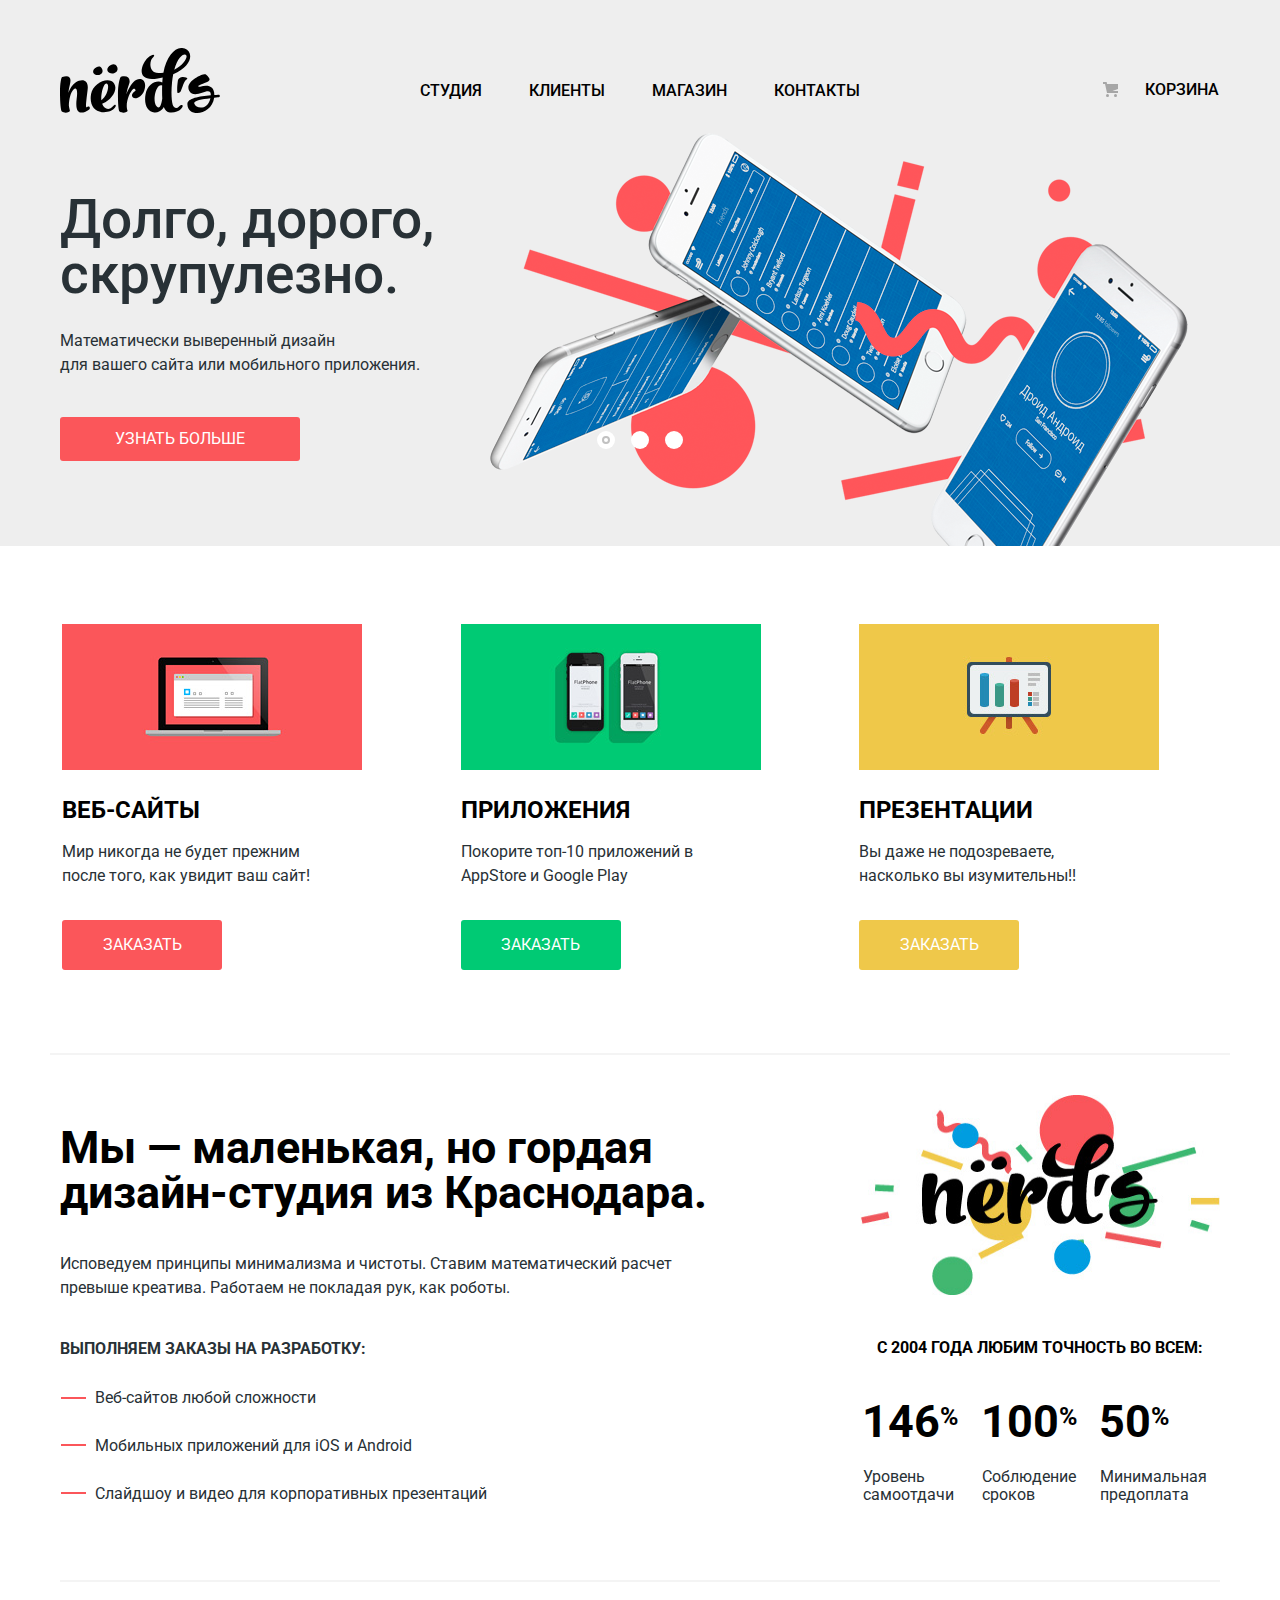
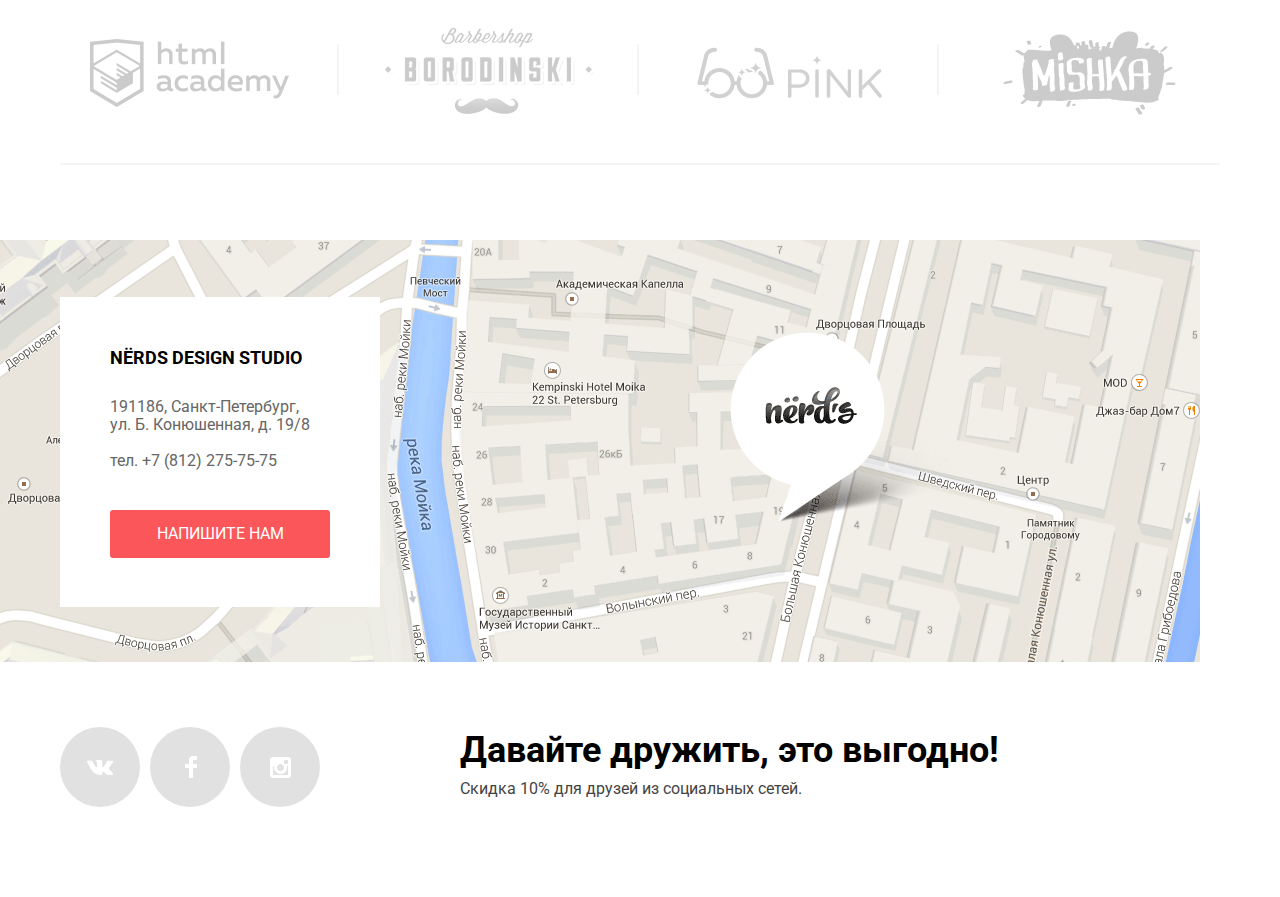
==== commit b30678a8: "поправила" ====
--- a/index.html
+++ b/index.html
@@ -70,16 +70,14 @@
             <li class="service-list-item">
               <img src="img/illustration-1.png" width="300" height="146" alt="Сайты">
               <h3 class="service-header">Веб-сайты</h3>
-              <p>Мир никогда не будет прежним <br>
-              после того, как увидит ваш сайт!</p>
+              <p>Мир никогда не будет прежним после того, как увидит ваш сайт!</p>
               <a class="button button-red" href="catalog.html">ЗАКАЗАТЬ</a>
             </li>
 
             <li class="service-list-item">
               <img src="img/illustration-2.png" width="300" height="146" alt="Приложения">
               <h3 class="service-header">Приложения</h3>
-              <p>Покорите топ-10 приложений в
-                <br>AppStore и Google Play</p>
+              <p>Покорите топ-10 приложений в AppStore и Google Play</p>
 
               <a class="button button-green" href="shop.html">ЗАКАЗАТЬ</a>
             </li>
@@ -87,8 +85,7 @@
             <li class="service-list-item">
               <img src="img/illustration-3.png" width="300" height="146" alt="Презентации">
               <h3 class="service-header">Презентации</h3>
-              <p>Вы даже не подозреваете,
-                  <br>насколько вы изумительны!!</p>
+              <p>Вы даже не подозреваете, насколько вы изумительны!!</p>
 
               <a class="button button-yellow" href="shop.html">ЗАКАЗАТЬ</a>
             </li>
@@ -102,9 +99,8 @@
           <section class="about">
             <h2 class="visually-hidden">О студии</h2>
 
-            <p class="about-loud"><b>Мы — маленькая, но гордая<br>дизайн-студия из Краснодара.</b> </p>
-            <p>Исповедуем принципы минимализма и чистоты. Ставим математический расчет<br>
-              превыше креатива. Работаем не покладая рук, как роботы.</p>
+            <p class="about-loud"><b>Мы — маленькая, но гордая дизайн-студия из Краснодара.</b> </p>
+            <p>Исповедуем принципы минимализма и чистоты. Ставим математический расчет превыше креатива. Работаем не покладая рук, как роботы.</p>
 
 
             <h3 class="about-header">Выполняем заказы на разработку:</h3>
@@ -143,15 +139,15 @@
       <section class="partners container">
         <h2 class="visually-hidden">Партнеры</h2>
         <ul class="partners-list">
-          <li class="partners-item logo1">
+          <li class="partners-item logo-partn">
             <a class="partners-logo" href="https://htmlacademy.ru/intensive/htmlcss">
               <img src="img/logo-1.png" width="260" height="180" alt="HTML-Академия"></a>
           </li>
-          <li class="partners-item logo2">
+          <li class="partners-item logo-partn">
             <a class="partners-logo" href="#">
               <img src="img/logo-2.png" width="260" height="180" alt="Бородинский"></a>
           </li>
-          <li class="partners-item logo3">
+          <li class="partners-item logo-partn">
             <a class="partners-logo" href="#">
               <img src="img/logo-3.png" width="260" height="180" alt="Pink"></a>
           </li>
@@ -175,9 +171,10 @@
               <a class="button button-adres" href="#">Напишите нам</a>
           </div>
         </div>
-        <!-- <iframe src="https://yandex.ru/map-widget/v1/-/CBe36VVy~D" width="1140" height="422" frameborder="0"> -->
-        <img  src="img/nerds-map.png" width="1200" height="422" alt="Карта проезда" >
-
+        <div class="map">
+          <iframe src="https://yandex.ru/map-widget/v1/-/CBe36VVy~D" width="100%" height="422" frameborder="0"></iframe>
+          <img  src="img/nerds-map.png" width="1200" height="422" alt="Карта проезда" >
+        </div>
       </div>
 
     </main>
--- a/css/style.css
+++ b/css/style.css
@@ -2,17 +2,17 @@
   min-width: 1180px;
   margin: 0;
   padding: 0;
-
-  font-family: 'Roboto', Arial, sans-serif;
+  font-family: "Roboto", Arial, sans-serif;
   font-size: 16px;
   line-height: 24px;
   font-weight: 400;
   color: #283136;
 }
-        *,
+
+*,
 *::before,
   *::after {
- box-sizing: inherit;
+  box-sizing: inherit;
 }
 
 a {
@@ -23,7 +23,6 @@
   width: 100%;
   padding-top: 33px;
   margin: auto;
-
   background: #eeeeee;
 }
 
@@ -31,7 +30,6 @@
   width: 1180px;
   padding: 10px;
   margin: 0 auto;
-
   box-sizing: border-box;
 }
 
@@ -40,7 +38,6 @@
   justify-content: space-between;
   padding-top: 15px;
   margin: auto;
-
   font-size: 16px;
   line-height: 30px;
   font-weight: 500;
@@ -74,7 +71,7 @@
   padding-left: 0;
 }
 
-.user-nav li{
+.user-nav li {
   width: 100%;
 }
 
@@ -83,7 +80,6 @@
   position: relative;
   display: flex;
   justify-content: space-between;
-
   list-style: none;
   text-transform: uppercase;
   margin: 0;
@@ -108,15 +104,12 @@
 
 .site-navigation-current::after {
   content: "";
-
   position: absolute;
   right: 20px;
   bottom: 3px;
   left: 0;
-
   width: 100%;
   height: 2px;
-
   background-color: #fb565a;
 }
 
@@ -129,7 +122,7 @@
 .site-nav a:focus,
 .user-nav a:active,
 .user-nav a:focus {
- color: rgba(0, 0, 0, 0.302);
+  color: rgba(0, 0, 0, 0.302);
 }
 
 .main-header-logo:hover {
@@ -141,7 +134,7 @@
   opacity: 0.3;
 }
 
-.user-nav .login-link{
+.user-nav .login-link {
   position: relative;
   padding-left: 45px;
 }
@@ -151,10 +144,8 @@
   position: absolute;
   top: 2px;
   left: 3px;
-
   width: 17px;
   height: 17px;
-
   background-image: url("../img/cart-icon.svg");
   background-repeat: no-repeat;
   background-position: 0 0;
@@ -165,13 +156,12 @@
 .motto {
   width: 100%;
   margin-bottom: 68px;
-
   background-color: #eeeeee;
 }
 
 .motto-wrap {
   position: relative;
-  padding-bottom: 0px;
+  padding-bottom: 0;
 }
 
 .motto-controls {
@@ -179,23 +169,19 @@
   left: 50%;
   bottom: 105px;
   z-index: 100;
-
   width: 160px;
   height: 18px;
-
   text-align: center;
   font-size: 0;
   transform: translateX(-50%);
 }
 
-.motto-controls label{
-  position: relative;
-
+.motto-controls label {
+  position: relative;
   display: inline-block;
   width: 18px;
   height: 18px;
   padding: 8px;
-
   border-radius: 50%;
   cursor: pointer;
   box-sizing: content-box;
@@ -203,28 +189,24 @@
 
 .motto-controls label::after {
   content: "";
-
   position: absolute;
   top: 8px;
   left: 8px;
   z-index: 1;
-
   width: 18px;
   height: 18px;
-
   background: #ffffff;
   border-radius: 50%;
   box-sizing: content-box;
 }
 
 .motto-list {
-  margin: 0px;
-  padding: 0px;
-
+  margin: 0;
+  padding: 0;
   list-style: none;
 }
 
-.motto-list-item{
+.motto-list-item {
   display: none;
   padding: 59px 0 85px 0;
 }
@@ -232,8 +214,9 @@
 .motto-list-item:nth-child(1) {
   background-image: url("../img/slide1.png");
   background-repeat: no-repeat;
-  background-position: 93% 0px;
-}
+  background-position: 93% 0;
+}
+
 .motto-list-item:nth-child(2) {
   background-image: url("../img/slide2.png");
   background-repeat: no-repeat;
@@ -266,12 +249,10 @@
   left: 50%;
   top: 50%;
   z-index: 2;
-
   width: 4px;
   height: 4px;
   margin: -4px;
   box-sizing: content-box;
-
   background-color: inherit;
   border: 2px solid #c1c1c1;
   border-radius: 50%;
@@ -279,17 +260,16 @@
 
 .motto-header {
   max-width: 600px;
-  margin: 0px;
+  margin: 0;
   margin-bottom: 27px;
-
   font-size: 55px;
   font-weight: 500;
   line-height: 55px;
-
-}
-.motto-list-item p{
+}
+
+.motto-list-item p {
   max-width: 430px;
-  margin: 0px;
+  margin: 0;
   margin-bottom: 40px;
 }
 
@@ -297,16 +277,13 @@
   display: block;
   width: 240px;
   padding: 13px 0;
-
   font: inherit;
   font-size: 16px;
   line-height: 18px;
-
   color: #ffffff;
   text-transform: uppercase;
   text-align: center;
   text-decoration: none;
-
   background-color: #fb565a;
   border-radius: 3px;
   border: none;
@@ -327,7 +304,6 @@
 
 .service {
   margin-bottom: 105px;
-
   list-style: none;
   text-align: left;
 }
@@ -336,12 +312,10 @@
   width: 1100px;
   display: flex;
   justify-content: space-between;
-
-  margin-left: 0px;
-  margin-top: 0px;
-  margin-bottom: 0px;
-  padding: 0px;
-
+  margin-left: 0;
+  margin-top: 0;
+  margin-bottom: 0;
+  padding: 0;
   list-style: none;
 }
 
@@ -349,7 +323,6 @@
   width: 300px;
   display: flex;
   flex-direction: column;
-
   margin-right: 3px;
   padding-left: 2px;
 }
@@ -361,7 +334,6 @@
 .service-header {
   margin: 0;
   margin-bottom: 15px;
-
   font-size: 24px;
   line-height: 30px;
   color: rgb(0, 0, 0);
@@ -370,28 +342,23 @@
 }
 
 .service-list-item p {
-  margin-top: 0px;
+  width: 250px;
+  margin-top: 0;
   margin-bottom: 32px;
- }
-
-
+}
 
 .button {
   display: block;
   width: 160px;
-
   padding: 13px 0;
   font: inherit;
   font-size: 16px;
   line-height: 18px;
   font-weight: 500;
-
   color: #ffffff;
   text-transform: uppercase;
   text-align: center;
   text-decoration: none;
-
-
   background-color: #fb565a;
   border-radius: 3px;
   border: none;
@@ -411,7 +378,7 @@
 .button-red:active {
   color: rgba(0, 0, 0, 0.302);
   background-color: #d7373b;
-  box-shadow: inset 0 3px ;
+  box-shadow: inset 0 3px;
 }
 
 .button-green {
@@ -455,60 +422,52 @@
   margin-bottom: 33px;
 }
 
-.about-facts-wrapp::before{
+.about-facts-wrapp::before {
   content: "";
   position: absolute;
   bottom: 485px;
-  left:0px;
-
+  left: 0;
   width: 100%;
   height: 2px;
-
-  background-color:#f4f4f4;
+  background-color: #f4f4f4;
 }
 
 .about {
   display: flex;
   flex-direction: column;
-
   width: 660px;
   padding-top: 30px;
-  margin: 0px;
+  margin: 0;
 }
 
 .about-header {
-  margin: 0px;
+  margin: 0;
   margin-bottom: 25px;
-
   font-weight: bold;
   font-size: 16px;
   line-height: 1.5;
-
   text-transform: uppercase;
   text-align: left;
 }
 
-.about p{
-  margin:0px;
+.about p {
+  margin: 0;
   margin-bottom: 37px;
 }
 
 .about-loud b {
-  margin: 0px;
+  margin: 0;
   margin-bottom: 30px;
-
   font-size: 45px;
   line-height: 45px;
   font-weight: bold;
   color: rgb(0, 0, 0);
-
   text-align: left;
 }
 
-
-.about-list{
-  margin: 0;
-  padding: 0px;
+.about-list {
+  margin: 0;
+  padding: 0;
   list-style: none;
   position: relative;
 }
@@ -521,36 +480,30 @@
 .item1::before {
   content: "";
   position: absolute;
-  top:11px;
-  left:1px;
-
+  top: 11px;
+  left: 1px;
   width: 25px;
   height: 2px;
-
   background-color: #fb565a;
 }
 
 .item2::before {
   content: "";
   position: absolute;
-  top:58px;
-  left:1px;
-
+  top: 58px;
+  left: 1px;
   width: 25px;
   height: 2px;
-
   background-color: #fb565a;
 }
 
 .item3::before {
   content: "";
   position: absolute;
-  top:106px;
-  left:1px;
-
+  top: 106px;
+  left: 1px;
   width: 25px;
   height: 2px;
-
   background-color: #fb565a;
 }
 
@@ -564,15 +517,13 @@
   padding-bottom: 8px;
 }
 
-.facts p{
-  margin: 0px;
+.facts p {
+  margin: 0;
   margin-bottom: 25px;
-
   font-size: 16px;
   line-height: 24px;
   font-weight: bold;
   color: rgb(0, 0, 0);
-
   text-align: center;
   text-transform: uppercase;
 }
@@ -585,45 +536,39 @@
   width: 360px;
 }
 
-.facts-list th{
+.facts-list th {
   width: auto;
-  margin-top: 0px;
-  padding: 30px 0px;
+  margin-top: 0;
+  padding: 30px 0;
   margin-bottom: 28px;
-
   font-size: 45px;
   line-height: 10.6px;
   color: rgb(0, 0, 0);
   font-weight: bold;
-
   text-align: left;
 }
 
 .facts-list td {
   width: 121px;
   padding-top: 7px;
-
   font-size: 16px;
   line-height: 18px;
   color: #283136;
 }
 
-.partners{
+.partners {
   margin-bottom: 40px;
 }
 
 .partners-list {
   position: relative;
-
   display: flex;
   justify-content: space-between;
   align-items: center;
-
   width: 100%;
-  margin: 0px;
-  margin-right: 0px;
-  padding: 0px;
-
+  margin: 0;
+  margin-right: 0;
+  padding: 0;
   list-style: none;
 }
 
@@ -631,65 +576,35 @@
   content: "";
   position: absolute;
   bottom: 5px;
-  left:0px;
-
+  left: 0;
   width: 100%;
   height: 2px;
-
-  background-color:#f4f4f4;
-}
-
-.partners-list::before{
+  background-color: #f4f4f4;
+}
+
+.partners-list::before {
   content: "";
   position: absolute;
   top: -3px;
-  left:0px;
-
+  left: 0;
   width: 100%;
   height: 2px;
-
-  background-color:#f4f4f4;
-}
-
-.partners-item{
-  display: flex;
-  position: relative;
-}
-
-.logo1::before {
-  content: "";
-  position: absolute;
-  top:61px;
+  background-color: #f4f4f4;
+}
+
+.partners-item {
+  display: flex;
+  position: relative;
+}
+
+.logo-partn::before {
+  content: "";
+  position: absolute;
+  top: 61px;
   left: 277px;
-
   width: 2px;
   height: 51px;
-
-  background-color:#f4f4f4;
-}
-
-.logo2::before {
-  content: "";
-  position: absolute;
-  top:61px;
-  left: 277px;
-
-  width: 2px;
-  height: 51px;
-
-  background-color:#f4f4f4;
-}
-
-.logo3::before {
-  content: "";
-  position: absolute;
-  top: 61px;
-  left: 277px;
-
-  width: 2px;
-  height: 51px;
-
-  background-color:#f4f4f4;
+  background-color: #f4f4f4;
 }
 
 .partners-logo {
@@ -707,66 +622,76 @@
 }
 
 .container-relative {
-   position: relative;
+  position: relative;
+}
+.map {
+  position: relative;
+  width: 100%;
+  height: 422px;
+  margin: 0 auto;
+}
+
+.map img {
+  position: absolute;
+  top: 0;
+  left: 0;
+  z-index: 0;
+}
+.map iframe {
+  position: absolute;
+  z-index: 1;
 }
 
 .adress {
   position: absolute;
   top: 77px;
-
   width: 320px;
   height: 310px;
   padding: 46px 50px;
   box-sizing: border-box;
-
   background: #ffffff;
-}
-
-.contacts-info{
-  margin-bottom: 48px;
+  z-index: 50;
+}
+
+.contacts-info {
+  margin-bottom: 55px;
 }
 
 .contacts-info img {
-  overflow: hidden;
-  background-position: center;
+  display: block;
+  margin: 0 auto;
 }
 
 .adress b {
   display: block;
-  margin-bottom: 21px;
-
+  margin-bottom: 25px;
   font-size: 18px;
   line-height: 30px;
   color: rgb(0, 0, 0);
   font-weight: bold;
-
   text-transform: uppercase;
   text-align: left;
 }
 
-.adress p{
-  margin: 0px;
+.adress p {
+  margin: 0;
   margin-bottom: 40px;
-
   font-size: 16px;
   line-height: 18px;
   color: #666666;
 }
 
-.button-adres{
+.button-adres {
   display: block;
   width: 220px;
   padding: 15px 0;
-
   font: inherit;
   font-size: 16px;
   line-height: 18px;
-
   color: #ffffff;
   text-transform: uppercase;
   text-align: center;
   text-decoration: none;
-
   background-color: #fb565a;
   border-radius: 3px;
   border: none;
@@ -791,15 +716,12 @@
 
 .footer-social {
   position: relative;
-
   display: flex;
   flex-wrap: wrap;
   justify-content: space-between;
-
   width: 260px;
   margin: 0;
   padding: 0;
-
   list-style: none;
 }
 
@@ -807,10 +729,8 @@
   display: flex;
   align-items: center;
   justify-content: center;
-
   width: 80px;
   height: 80px;
-
   background-color: #e1e1e1;
   border-radius: 50%;
 }
@@ -819,33 +739,39 @@
   color: #e1e1e1;
 }
 
-.vk-icon::before{
-  content: "";
-  position: absolute;
-
+.vk-icon::before {
+  content: "";
+  position: absolute;
+  top: 33px;
+  right: 0;
+  bottom: 0;
+  left: 27px;
   width: 26px;
   height: 15px;
-
   background-image: url("../img/vk-icon.png");
 }
 
-.fb-icon::before{
-  content: "";
-  position: absolute;
-
+.fb-icon::before {
+  content: "";
+  position: absolute;
+  top: 29px;
+  right: 0;
+  bottom: 0;
+  left: 125px;
   width: 12px;
   height: 22px;
-
   background-image: url("../img/fb-icon.png");
 }
 
-.insta-icon::before{
-  content: "";
-  position: absolute;
-
+.insta-icon::before {
+  content: "";
+  position: absolute;
+  top: 30px;
+  right: 0;
+  bottom: 0;
+  left: 210px;
   width: 21px;
   height: 21px;
-
   background-image: url("../img/insta-icon.png");
 }
 
@@ -854,27 +780,25 @@
   background-color: #e74246;
 }
 
-.social-button:active{
+.social-button:active {
   background-color: #d7373b;
   box-shadow: inset 0 5px #c13135;
 }
 
-
 .social-button:focus::before,
 .social-button:active::before {
-  opacity:0.3;
-}
-
-.footer-friends-sale{
+  opacity: 0.3;
+}
+
+.footer-friends-sale {
   width: 560px;
   padding-top: 5px;
   text-align: left;
 }
 
 .footer-friends {
-  margin-top: 0px;
+  margin-top: 0;
   margin-bottom: 10px;
-
   font-size: 36px;
   line-height: 36px;
   color: rgb(0, 0, 0);
@@ -882,29 +806,25 @@
 }
 
 .footer-sale {
-  margin-top: 0px;
+  margin-top: 0;
   margin-bottom: 87px;
-
   font-size: 16px;
   line-height: 22px;
-  color:#444444;
+  color: #444444;
 }
 
 /*Всплывающая почтовая форма*/
 
 .form-post {
   visibility: hidden;
-
   position: fixed;
   box-sizing: border-box;
   top: 40px;
   left: 50%;
   margin-left: -449px;
-
   width: 960px;
   height: 600px;
   padding: 68px 98px;
-
   background-color: #ffffff;
   box-shadow: 0 0 50px rgba(0, 0, 0, 0.7);
 }
@@ -915,7 +835,6 @@
   width: 780px;
   margin-bottom: 40px;
 }
-
 
 .modal-close {
   position: absolute;
@@ -924,23 +843,19 @@
   padding: 30px 80px;
   width: 21px;
   height: 21px;
-
   border: 0;
-
   cursor: pointer;
   background-color: transparent;
 }
 
 .modal-close::before {
   content: "";
-
   position: absolute;
   width: 21px;
   height: 21px;
-
   background-image: url("../img/close-cross.svg");
   background-color: #ffffff;
-  opacity:0.3;
+  opacity: 0.3;
 }
 
 .modal-close:hover::before,
@@ -952,11 +867,11 @@
   opacity: 0.1;
 }
 
-.form-post h2{
+.form-post h2 {
   font-size: 45px;
   line-height: 45px;
   text-align: left;
-  margin:0;
+  margin: 0;
 }
 
 .form-post-wrapp {
@@ -975,22 +890,18 @@
 .post-item input[type="email"] {
   display: flex;
   flex-wrap: wrap;
-
   width: 360px;
   margin: 0;
-
   padding-top: 10px;
   padding-left: 12px;
   padding-right: 15px;
   padding-bottom: 10px;
-
   font: inherit;
 }
 
-.post-item label{
+.post-item label {
   display: block;
   margin-bottom: 10px;
-
   font-size: 16px;
   line-height: 18px;
   font-weight: bold;
@@ -1002,15 +913,15 @@
   border: 2px solid #d7dcde;
 }
 
-.post-item input:hover{
+.post-item input:hover {
   border: 2px solid #b4b9bb;
-  outline:none;
+  outline: none;
 }
 
 .post-item input:focus,
 .post-item input:active {
   border: 2px solid #000000;
-  outline:none;
+  outline: none;
 }
 
 .post-item input:invalid {
@@ -1018,7 +929,7 @@
   color: #e74246;
 }
 
-.post-item textarea{
+.post-item textarea {
   box-sizing: border-box;
   width: 760px;
   padding-top: 9px;
@@ -1028,7 +939,6 @@
   margin-bottom: 39px;
   color: #000000;
   font: inherit;
-
   background-color: transparent;
   border: 2px solid #d7dcde;
 }
@@ -1039,29 +949,26 @@
 
 .post-item textarea:hover {
   border: 2px solid #b4b9bb;
-  outline:none;
+  outline: none;
 }
 
 .post-item textarea:focus,
 .post-item textarea:active {
   border: 2px solid #000000;
-  outline:none;
+  outline: none;
 }
 
 .button-post {
   display: block;
   width: 260px;
   padding: 13px 0;
-
   font: inherit;
   font-size: 16px;
   line-height: 18px;
-
   color: #ffffff;
   text-transform: uppercase;
   text-align: center;
   text-decoration: none;
-
   background-color: #fb565a;
   border-radius: 3px;
   border: none;
@@ -1082,20 +989,17 @@
 
 .page-title {
   width: 100%;
-  margin-top: 0px;
+  margin-top: 0;
   margin-bottom: 47px;
   padding-top: 69px;
   padding-bottom: 109px;
-
   font-size: 55px;
   line-height: 55px;
   color: #000000;
-
   text-align: center;
   background-color: #eeeeee;
 }
 
-
 .filters {
   margin-right: 10px;
 }
@@ -1103,15 +1007,14 @@
 .filters-cost-site {
   margin: 0;
   padding: 0;
-
   border: none;
 }
 
-.filters-form{
+.filters-form {
   display: flex;
   width: 260px;
   flex-direction: column;
- }
+}
 
 .filters fieldset {
   border: none;
@@ -1129,12 +1032,11 @@
 }
 
 .filters legend:first-child {
-  margin-bottom: 0px;
+  margin-bottom: 0;
 }
 
 .filters legend {
   margin-bottom: 26px;
-
   font-size: 24px;
   line-height: 30px;
 }
@@ -1149,7 +1051,7 @@
 .filters-site-type h2,
 .filters-features h2,
 .filters-cost-site h2 {
-  margin-top: 0px;
+  margin-top: 0;
   font-size: 18px;
   line-height: 30px;
   font-weight: bold;
@@ -1159,33 +1061,31 @@
 
 .filters-cost-site h2 {
   margin-bottom: 45px;
-  margin-top: 0px;
-  padding: 0px;
+  margin-top: 0;
+  padding: 0;
 }
 
 .filters-features h2 {
   margin-bottom: 16px;
 }
 
-.filters-site-type h2{
+.filters-site-type h2 {
   margin-bottom: 17px;
 }
 
 .site-type {
   margin-bottom: 23px;
   padding-left: 35px;
-
-}
+}
+
 .site-type label {
   position: relative;
-
   display: block;
-
   cursor: pointer;
   user-select: none;
 }
 
-.site-type:hover{
+.site-type:hover {
   color: #000000;
 }
 
@@ -1204,28 +1104,23 @@
 
 .range-controls {
   position: relative;
-
   height: 80px;
   margin-bottom: 15px;
   padding-top: 39px;
   padding-right: 20px;
   padding-left: 20px;
-
   background-color: #f1f1f1;
-
   border-radius: 5px;
 }
 
 .range-controls .scale {
   height: 2px;
-
   background: #d7dcde;
 }
 
 .range-controls .bar {
   width: 70%;
   height: 2px;
-
   background: #00ca74;
 }
 
@@ -1233,11 +1128,9 @@
   position: absolute;
   top: 31px;
   left: 0;
-
   width: 4px;
   height: 4px;
   padding: 0;
-
   border: 8px solid #ffffff;
   background-color: #ababab;
   box-shadow: 0 2px 1px 0 #cfcfcf;
@@ -1252,6 +1145,7 @@
 .range-controls .toggle-max {
   left: 160px;
 }
+
 .price-controls {
   font-size: 0;
 }
@@ -1259,7 +1153,6 @@
 .price-controls label {
   display: inline-block;
   width: 50%;
-
   font-size: 16px;
   text-transform: uppercase;
 }
@@ -1268,12 +1161,10 @@
   width: 80px;
   padding: 9px 10px;
   margin-left: 10px;
-
   font-family: Roboto, Arial, sans-serif;
   font-size: 16px;
   text-align: center;
   color: #283136;
-
   border: none;
   border-radius: 5px;
   background: #f1f1f1;
@@ -1289,14 +1180,11 @@
 
 .filter-input-radio + label::before {
   content: "";
-
   position: absolute;
   left: -35px;
   top: -2px;
-
   width: 25px;
   height: 25px;
-
   background-image: url("../img/radio-off.svg");
   background-repeat: no-repeat;
   background-position: 0 0;
@@ -1305,27 +1193,24 @@
 
 .filter-input-radio + label:hover::before,
 .filter-input-radio + label:focus::before,
-.filter-input-radio + label:active::before{
+.filter-input-radio + label:active::before {
   opacity: 1;
 }
 
 .filter-input-radio:checked + label::before {
   content: "";
-
   position: absolute;
   left: -35px;
   top: -2px;
-
   width: 25px;
   height: 25px;
-
   background-image: url("../img/radio-on.svg");
   opacity: 0.4;
 }
 
 .filter-input-radio:checked + label:hover::before,
 .filter-input-radio:checked + label:focus::before,
-.filter-input-radio:checked + label:active::before{
+.filter-input-radio:checked + label:active::before {
   opacity: 1;
 }
 
@@ -1334,10 +1219,8 @@
   position: absolute;
   left: -35px;
   top: -4px;
-
   width: 23px;
   height: 23px;
-
   background-image: url("../img/checkbox-off.svg");
   background-repeat: no-repeat;
   background-position: 0 0;
@@ -1352,22 +1235,18 @@
 
 .filter-input-checkbox:checked + label::before {
   content: "";
-
   position: absolute;
   left: -35px;
   top: -4px;
-
   width: 27px;
   height: 23px;
-
   background-image: url("../img/checkbox-on.svg");
-
   opacity: 0.4;
 }
 
 .filter-input-checkbox:checked + label:hover::before,
 .filter-input-checkbox:checked + label:focus::before,
-.filter-input-checkbox:checked + label:active::before{
+.filter-input-checkbox:checked + label:active::before {
   opacity: 1;
 }
 
@@ -1378,29 +1257,26 @@
 
 .button-grey {
   width: 260px;
-
   font: inherit;
   font-size: 16px;
   line-height: 18px;
   font-weight: 500;
-
   text-align: center;
   color: #000000;
   vertical-align: middle;
-
   text-transform: uppercase;
   background-color: #eeeeee;
 }
 
 .button-grey:hover,
-.button-grey:focus{
+.button-grey:focus {
   background-color: #dfdfdf;
 }
 
-.button-grey:active{
+.button-grey:active {
   background-color: #d5d5d5;
-  color:rgba(0, 0, 0, 0.3);
-  box-shadow: inset 0 3px ;
+  color: rgba(0, 0, 0, 0.3);
+  box-shadow: inset 0 3px;
 }
 
 /*каталог*/
@@ -1426,44 +1302,37 @@
   display: flex;
   align-items: center;
   margin-bottom: 95px;
-  margin-top: 0px;
-
+  margin-top: 0;
   font-size: 18px;
   line-height: 18px;
   font-weight: bold;
   text-transform: uppercase;
 }
 
-.filters-sort p{
+.filters-sort p {
   display: block;
   width: 360px;
-
-  padding: 0px;
-  margin: 0px;
+  padding: 0;
+  margin: 0;
   margin-bottom: 4px;
   margin-right: 30px;
 }
 
-
-.filters-sort-list{
+.filters-sort-list {
   position: relative;
   display: flex;
   justify-content: space-between;
-
   width: 360px;
-  padding: 0px;
-  margin: 0px;
-
+  padding: 0;
+  margin: 0;
   list-style: none;
 }
 
-.filters-sort a{
-  padding: 10px;
-
+.filters-sort a {
+  padding-left: 10px;
   font-size: 14px;
   line-height: 18px;
   font-weight: 400;
-
   color: rgba(0, 0, 0, 0.3);
   text-align: left;
   text-transform: uppercase;
@@ -1482,10 +1351,8 @@
   content: "";
   position: absolute;
   top: 5px;
-
   width: 11px;
   height: 10px;
-
   background-image: url("../img/icon-down-dir.svg");
   opacity: 0.2;
 }
@@ -1503,10 +1370,8 @@
   content: "";
   position: absolute;
   top: 5px;
-
   width: 11px;
   height: 10px;
-
   background-image: url("../img/icon-up-dir.svg");
   opacity: 0.2;
 }
@@ -1520,7 +1385,7 @@
   opacity: 1;
 }
 
-.current-filtr a{
+.current-filtr a {
   color: #000000;
 }
 
@@ -1551,8 +1416,7 @@
   display: flex;
   justify-content: space-between;
   flex-wrap: wrap;
-
-  padding: 0px;
+  padding: 0;
   margin: auto;
   margin-bottom: 1px;
 }
@@ -1562,7 +1426,6 @@
   line-height: 30px;
   font-weight: bold;
   color: #000000;
-
   text-transform: uppercase;
   text-align: center;
 }
@@ -1573,16 +1436,13 @@
   margin-bottom: 65px;
 }
 
-.catalog-item::before{
-  content: "";
-
-  position: absolute;
-  top:-39px;
-  left:0;
-
+.catalog-item::before {
+  content: "";
+  position: absolute;
+  top: -39px;
+  left: 0;
   width: 360px;
   height: 40px;
-
   background-image: url("../img/browser.svg");
   opacity: 0.12;
 }
@@ -1597,42 +1457,34 @@
   visibility: visible;
 }
 
-/*.model-page{
-  flex-direction: column;
-  width: 360px;
-}*/
-
 .catalog-modal {
   visibility: hidden;
   position: absolute;
   bottom: 5px;
-
   width: 360px;
   min-height: 230px;
   padding: 30px 60px 44px 60px;
   background-color: #eeeeee;
 }
 
-.catalog-item p{
+.catalog-item p {
   margin: auto;
   margin-bottom: 30px;
-
   font-size: 16px;
   line-height: 18px;
   color: #666666;
   text-align: center;
 }
 
-.catalog-list h3{
-  margin:0;
+.catalog-list h3 {
+  margin: 0;
   margin-bottom: 15px;
 }
 
-.catalog-item .button-red{
+.catalog-item .button-red {
   width: 200px;
   margin: 0;
   margin-left: 20px;
-
   color: #ffffff;
 }
 
@@ -1641,7 +1493,7 @@
   background-color: #e74246;
 }
 
-.catalog-item .button-red:active{
+.catalog-item .button-red:active {
   background-color: #d7373b;
   box-shadow: inset 0 3px #c13135;
 }
@@ -1650,12 +1502,10 @@
   list-style: none;
   display: flex;
   justify-content: space-between;
-
   width: 443px;
   margin-bottom: 30px;
-  margin-top: 0px;
-  padding: 0px;
-
+  margin-top: 0;
+  padding: 0;
   text-align: center;
   list-style: none;
 }
@@ -1668,12 +1518,10 @@
 
 .pagination-item a {
   padding: 15px 19px;
-
   font-size: 16px;
   line-height: 18px;
   font-weight: 500;
   color: #000000;
-
   background-color: #eeeeee;
   border-radius: 3px;
   text-transform: uppercase;
@@ -1687,10 +1535,10 @@
 .pagination-item a:active {
   color: rgba(0, 0, 0, 0.3);
   background-color: #d5d5d5;
-  box-shadow: inset 0 3px ;
-}
-
-.pagination-item-current a{
+  box-shadow: inset 0 3px;
+}
+
+.pagination-item-current a {
   background-color: #ffffff;
   border: 2px solid #dbdbdb;
   color: #000000;
@@ -1700,15 +1548,12 @@
 input[type="checkbox"].visually-hidden,
 input[type="radio"].visually-hidden {
   position: absolute;
-
   width: 1px;
   height: 1px;
   margin: -1px;
   border: 0;
   padding: 0;
-
   white-space: nowrap;
-
   clip-path: inset(100%);
   clip: rect(0 0 0 0);
   overflow: hidden;
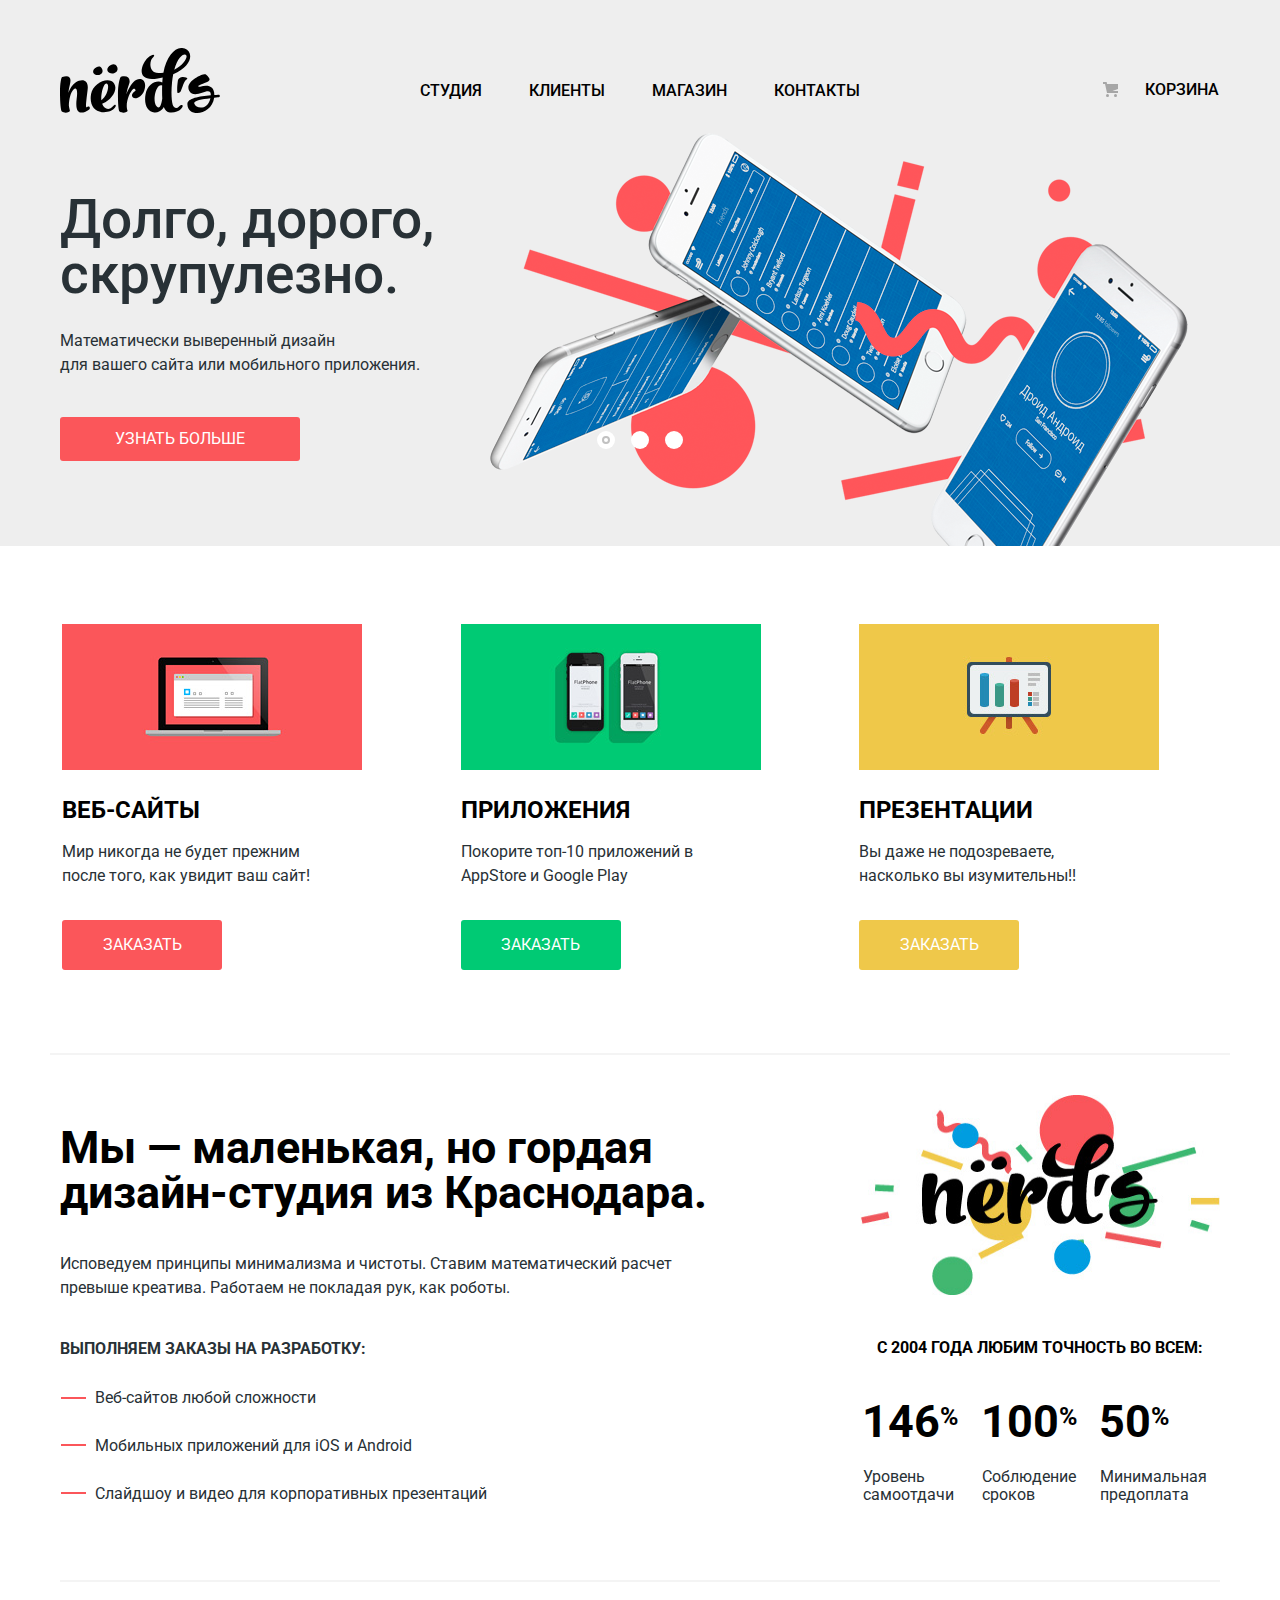
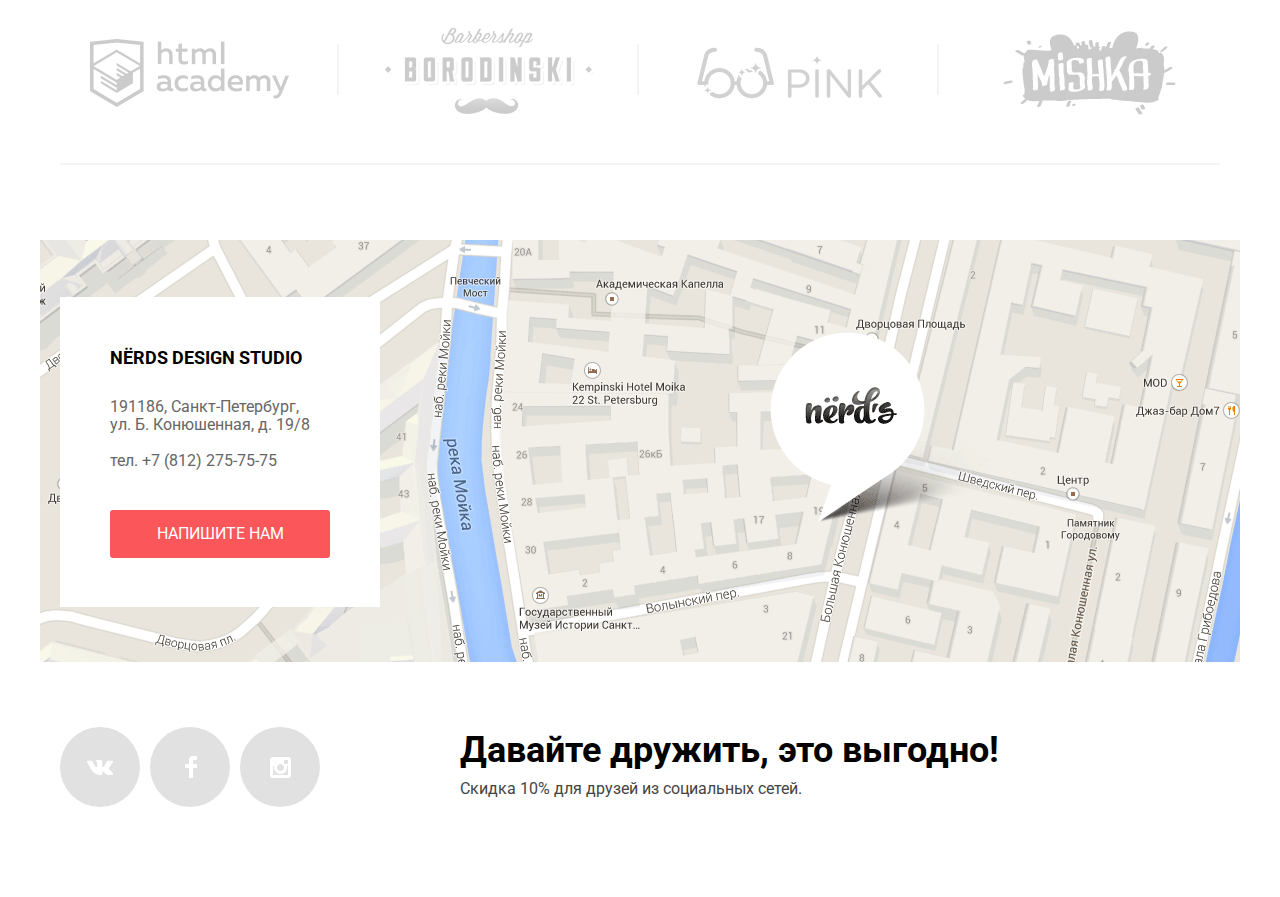
==== commit 6aa9d6b3: "поправила и отформатировала, чтоб красиво)" ====
--- a/index.html
+++ b/index.html
@@ -1,257 +1,228 @@
 <!DOCTYPE html>
 <html lang="ru">
-  <head>
-    <meta charset="utf-8">
-    <title>HTML Academy: Нёрдс</title>
-    <link href="https://fonts.googleapis.com/css?family=Roboto:400,500,700&amp;subset=cyrillic" rel="stylesheet">
-    <link href="css/normalize.css" rel="stylesheet">
-    <link href="css/style.css" rel="stylesheet">
-  </head>
-  <body>
-    <header class="main-header">
-      <nav class="main-nav container">
-        <a class="main-header-logo" href="#">
-            <img src="img/nerds-logo.svg" width="160" height="65" alt="Логотип студии Нёрдс">
-        </a>
-
-          <ul class="site-nav">
-            <li ><a  href="studio.html">Студия</a></li>
-            <li><a class="link-nav" href="clients.html">Клиенты</a></li>
-            <li><a href="catalog.html">Магазин</a></li>
-            <li><a href="contacts.html">Контакты</a></li>
-          </ul>
-          <ul class="user-nav">
-
-            <li class="cart"><a class="login-link" href="cart.html">Корзина</a></li>
-          </ul>
-
-      </nav>
-    </header>
-
-    <main>
-      <h1 class="visually-hidden">Дизайн-студия Нёрдс</h1>
-
-      <section class="motto  ">
-        <div class="motto-wrap container">
-          <h2 class="visually-hidden">Слоганы и девизы</h2>
-          <input class="visually-hidden" type="radio" id="product-1" name="toggle" checked>
-          <input class="visually-hidden" type="radio" id="product-2" name="toggle">
-          <input class="visually-hidden" type="radio" id="product-3" name="toggle">
-          <div class="motto-controls">
-            <label class="motto-controls-item motto-controls-item--1" for="product-1">Первый</label>
-            <label class="motto-controls-item motto-controls-item--2" for="product-2">Второй</label>
-            <label class="motto-controls-item motto-controls-item--3" for="product-3">Третий</label>
-          </div>
-          <ul class="motto-list">
-            <li class="motto-list-item">
-              <h3 class="motto-header">Долго, дорого, <br>скрупулезно.</h3>
-              <p>Математически выверенный дизайн<br>для вашего сайта или мобильного приложения.</p>
-              <a class="motto-btn" href="studio.html">УЗНАТЬ БОЛЬШЕ</a>
-            </li>
-            <li class="motto-list-item">
-              <h3 class="motto-header">Любим математику<br>как никто другой</h3>
-              <p>Никакого креатива, только математические формулы<br>для расчета идеальных пропорций.</p>
-              <a class="motto-btn" href="studio.html">УЗНАТЬ БОЛЬШЕ</a>
-            </li>
-            <li class="motto-list-item">
-              <h3 class="motto-header">Только ночь,<br>только хардкор</h3>
-              <p>Работать днем, как все? Мы против этого.<br>Ближе к полуночи работа только начинается.</p>
-              <a class="motto-btn" href="studio.html">УЗНАТЬ БОЛЬШЕ</a>
-            </li>
-          </ul>
+
+<head>
+  <meta charset="utf-8">
+  <title>HTML Academy: Нёрдс</title>
+  <link href="https://fonts.googleapis.com/css?family=Roboto:400,500,700&amp;subset=cyrillic" rel="stylesheet">
+  <link href="css/normalize.css" rel="stylesheet">
+  <link href="css/style.css" rel="stylesheet">
+</head>
+
+<body>
+  <header class="main-header">
+    <nav class="main-nav container">
+      <a class="main-header-logo" href="#">
+        <img src="img/nerds-logo.svg" width="160" height="65" alt="Логотип студии Нёрдс">
+      </a>
+      <ul class="site-nav">
+        <li><a href="studio.html">Студия</a>
+        </li>
+        <li><a class="link-nav" href="clients.html">Клиенты</a>
+        </li>
+        <li><a href="catalog.html">Магазин</a>
+        </li>
+        <li><a href="contacts.html">Контакты</a>
+        </li>
+      </ul>
+      <ul class="user-nav">
+        <li class="cart"><a class="login-link" href="cart.html">Корзина</a>
+        </li>
+      </ul>
+    </nav>
+  </header>
+  <main>
+    <h1 class="visually-hidden">Дизайн-студия Нёрдс</h1>
+    <section class="motto">
+      <div class="motto-wrap container">
+        <h2 class="visually-hidden">Слоганы и девизы</h2>
+        <input class="visually-hidden" type="radio" id="product-1" name="toggle" checked>
+        <input class="visually-hidden" type="radio" id="product-2" name="toggle">
+        <input class="visually-hidden" type="radio" id="product-3" name="toggle">
+        <div class="motto-controls">
+          <label class="motto-controls-item motto-controls-item--1" for="product-1">Первый</label>
+          <label class="motto-controls-item motto-controls-item--2" for="product-2">Второй</label>
+          <label class="motto-controls-item motto-controls-item--3" for="product-3">Третий</label>
         </div>
-      </section>
-
-      <section class="service container">
-        <h2 class="visually-hidden">Услуги студии</h2>
-
-          <ul class="service-list">
-
-            <li class="service-list-item">
-              <img src="img/illustration-1.png" width="300" height="146" alt="Сайты">
-              <h3 class="service-header">Веб-сайты</h3>
-              <p>Мир никогда не будет прежним после того, как увидит ваш сайт!</p>
-              <a class="button button-red" href="catalog.html">ЗАКАЗАТЬ</a>
-            </li>
-
-            <li class="service-list-item">
-              <img src="img/illustration-2.png" width="300" height="146" alt="Приложения">
-              <h3 class="service-header">Приложения</h3>
-              <p>Покорите топ-10 приложений в AppStore и Google Play</p>
-
-              <a class="button button-green" href="shop.html">ЗАКАЗАТЬ</a>
-            </li>
-
-            <li class="service-list-item">
-              <img src="img/illustration-3.png" width="300" height="146" alt="Презентации">
-              <h3 class="service-header">Презентации</h3>
-              <p>Вы даже не подозреваете, насколько вы изумительны!!</p>
-
-              <a class="button button-yellow" href="shop.html">ЗАКАЗАТЬ</a>
-            </li>
-
-          </ul>
-
-      </section>
-
-      <div class="about-facts-wrapp container">
-
-          <section class="about">
-            <h2 class="visually-hidden">О студии</h2>
-
-            <p class="about-loud"><b>Мы — маленькая, но гордая дизайн-студия из Краснодара.</b> </p>
-            <p>Исповедуем принципы минимализма и чистоты. Ставим математический расчет превыше креатива. Работаем не покладая рук, как роботы.</p>
-
-
-            <h3 class="about-header">Выполняем заказы на разработку:</h3>
-            <ul class="about-list">
-                <li class="about-item item1">Веб-сайтов любой сложности</li>
-                <li class="about-item item2">Мобильных приложений для iOS и Android</li>
-                <li class="about-item item3">Слайдшоу и видео для корпоративных презентаций</li>
-            </ul>
-          </section>
-
-          <section class="facts facts-wrapp">
-
-                <h2 class="visually-hidden">Факты о компании</h2>
-                <img src="img/nerds-illustration.png" width="360" height="208" alt="logo">
-                <p>с 2004 года Любим точность во всем:</p>
-
-                <table class="facts-list">
-                  <tr>
-                    <th>146<sup class="percent">%</sup></th>
-                    <th>100<sup class="percent">%</sup></th>
-                    <th>50<sup class="percent">%</sup></th>
-                  </tr>
-
-                  <tr>
-                    <td>Уровень
-                      самоотдачи</td>
-                    <td>Соблюдение
-                      сроков</td>
-                    <td>Минимальная
-                      предоплата</td>
-                  </tr>
-                </table>
-          </section>
-      </div>
-
-      <section class="partners container">
-        <h2 class="visually-hidden">Партнеры</h2>
-        <ul class="partners-list">
-          <li class="partners-item logo-partn">
-            <a class="partners-logo" href="https://htmlacademy.ru/intensive/htmlcss">
-              <img src="img/logo-1.png" width="260" height="180" alt="HTML-Академия"></a>
+        <ul class="motto-list">
+          <li class="motto-list-item">
+            <h3 class="motto-header">Долго, дорого, <br>скрупулезно.</h3>
+            <p>Математически выверенный дизайн
+              <br>для вашего сайта или мобильного приложения.</p> <a class="motto-btn" href="studio.html">УЗНАТЬ БОЛЬШЕ</a>
           </li>
-          <li class="partners-item logo-partn">
-            <a class="partners-logo" href="#">
-              <img src="img/logo-2.png" width="260" height="180" alt="Бородинский"></a>
+          <li class="motto-list-item">
+            <h3 class="motto-header">Любим математику<br>как никто другой</h3>
+            <p>Никакого креатива, только математические формулы
+              <br>для расчета идеальных пропорций.</p> <a class="motto-btn" href="studio.html">УЗНАТЬ БОЛЬШЕ</a>
           </li>
-          <li class="partners-item logo-partn">
-            <a class="partners-logo" href="#">
-              <img src="img/logo-3.png" width="260" height="180" alt="Pink"></a>
-          </li>
-          <li class="partners-item">
-            <a class="partners-logo" href="#">
-              <img src="img/logo-4.png" width="260" height="180" alt="Mishka"></a>
+          <li class="motto-list-item">
+            <h3 class="motto-header">Только ночь,<br>только хардкор</h3>
+            <p>Работать днем, как все? Мы против этого.
+              <br>Ближе к полуночи работа только начинается.</p> <a class="motto-btn" href="studio.html">УЗНАТЬ БОЛЬШЕ</a>
           </li>
         </ul>
+      </div>
+    </section>
+    <section class="service container">
+      <h2 class="visually-hidden">Услуги студии</h2>
+      <ul class="service-list">
+        <li class="service-list-item">
+          <img src="img/illustration-1.png" width="300" height="146" alt="Сайты">
+          <h3 class="service-header">Веб-сайты</h3>
+          <p>Мир никогда не будет прежним после того, как увидит ваш сайт!</p> <a class="button button-red" href="catalog.html">ЗАКАЗАТЬ</a>
+        </li>
+        <li class="service-list-item">
+          <img src="img/illustration-2.png" width="300" height="146" alt="Приложения">
+          <h3 class="service-header">Приложения</h3>
+          <p>Покорите топ-10 приложений в AppStore и Google Play</p> <a class="button button-green" href="shop.html">ЗАКАЗАТЬ</a>
+        </li>
+        <li class="service-list-item">
+          <img src="img/illustration-3.png" width="300" height="146" alt="Презентации">
+          <h3 class="service-header">Презентации</h3>
+          <p>Вы даже не подозреваете, насколько вы изумительны!!</p> <a class="button button-yellow" href="shop.html">ЗАКАЗАТЬ</a>
+        </li>
+      </ul>
+    </section>
+    <div class="about-facts-wrapp container">
+      <section class="about">
+        <h2 class="visually-hidden">О студии</h2>
+        <p class="about-loud"><b>Мы — маленькая, но гордая дизайн-студия из Краснодара.</b>
+        </p>
+        <p>Исповедуем принципы минимализма и чистоты. Ставим математический расчет превыше креатива. Работаем не покладая рук, как роботы.</p>
+        <h3 class="about-header">Выполняем заказы на разработку:</h3>
+        <ul class="about-list">
+          <li class="about-item item1">Веб-сайтов любой сложности</li>
+          <li class="about-item item2">Мобильных приложений для iOS и Android</li>
+          <li class="about-item item3">Слайдшоу и видео для корпоративных презентаций</li>
+        </ul>
       </section>
-
-      <div class="contacts-info">
-        <div class="container container-relative">
-
-          <div class="adress">
-              <h2 class="visually-hidden">Контактная информация</h2>
-              <b>NЁRDS DESIGN STUDIO</b><p> 191186, Санкт-Петербург,<br>
-                ул. Б. Конюшенная, д. 19/8<br>
-               <br>
-               тел. +7 (812) 275-75-75
-              </p>
-              <a class="button button-adres" href="#">Напишите нам</a>
-          </div>
+      <section class="facts facts-wrapp">
+        <h2 class="visually-hidden">Факты о компании</h2>
+        <img src="img/nerds-illustration.png" width="360" height="208" alt="logo">
+        <p>с 2004 года Любим точность во всем:</p>
+        <table class="facts-list">
+          <tr>
+            <th>146<sup class="percent">%</sup>
+            </th>
+            <th>100<sup class="percent">%</sup>
+            </th>
+            <th>50<sup class="percent">%</sup>
+            </th>
+          </tr>
+          <tr>
+            <td>Уровень самоотдачи</td>
+            <td>Соблюдение сроков</td>
+            <td>Минимальная предоплата</td>
+          </tr>
+        </table>
+      </section>
+    </div>
+    <section class="partners container">
+      <h2 class="visually-hidden">Партнеры</h2>
+      <ul class="partners-list">
+        <li class="partners-item logo-partn">
+          <a class="partners-logo" href="https://htmlacademy.ru/intensive/htmlcss">
+            <img src="img/logo-1.png" width="260" height="180" alt="HTML-Академия">
+          </a>
+        </li>
+        <li class="partners-item logo-partn">
+          <a class="partners-logo" href="#">
+            <img src="img/logo-2.png" width="260" height="180" alt="Бородинский">
+          </a>
+        </li>
+        <li class="partners-item logo-partn">
+          <a class="partners-logo" href="#">
+            <img src="img/logo-3.png" width="260" height="180" alt="Pink">
+          </a>
+        </li>
+        <li class="partners-item">
+          <a class="partners-logo" href="#">
+            <img src="img/logo-4.png" width="260" height="180" alt="Mishka">
+          </a>
+        </li>
+      </ul>
+    </section>
+    <div class="contacts-info">
+      <div class="container container-relative">
+        <div class="adress">
+          <h2 class="visually-hidden">Контактная информация</h2>
+          <b>NЁRDS DESIGN STUDIO</b>
+          <p>191186, Санкт-Петербург,
+            <br>ул. Б. Конюшенная, д. 19/8
+            <br>
+            <br>тел. +7 (812) 275-75-75</p> <a class="button button-adres" href="#">Напишите нам</a>
         </div>
-        <div class="map">
-          <iframe src="https://yandex.ru/map-widget/v1/-/CBe36VVy~D" width="100%" height="422" frameborder="0"></iframe>
-          <img  src="img/nerds-map.png" width="1200" height="422" alt="Карта проезда" >
-        </div>
-      </div>
-
-    </main>
-    <footer class="main-footer container">
-      <div class="footer-wrap">
-
-          <ul class="footer-social">
-             <li><a class="social-button vk-icon" href="#">
-
-                <p class="visually-hidden">Вконтакте</p></a></li>
-             <li><a class="social-button fb-icon" href="#">
-
-                <p class="visually-hidden">Фейсбук</p></a></li>
-             <li><a class="social-button insta-icon" href="#">
-                  <p class="visually-hidden">Инстаграм</p></a></li>
-          </ul>
-
-        <div class="footer-friends-sale">
-         <p class="footer-friends">Давайте дружить, это выгодно!</p>
-         <p class="footer-sale">Скидка 10% для друзей из социальных сетей.</p>
-        </div>
-      </div>
-    </footer>
-
-
-
-   <section class="modal form-post">
-      <div class="modal-wrap">
-        <h2>Напишите нам</h2>
-        <button class="modal-close" type="button"><span class="visually-hidden">Закрыть</span></button>
-      </div>
-
-      <form class="form-post-list" action="https://echo.htmlacademy.ru" method="post">
-        <div class="form-post-wrapp">
-          <p class="post-item">
-            <label for="user-name">Ваше имя:</label>
-            <input type="text" name="user-name" id="user-name"  autofocus placeholder="Имя Фамилия">
-          </p>
-
-          <p class="post-item">
-            <label for="user-mail">Ваш e-mail:</label>
-
-            <input type="email" name="user-mail" id="user-mail" placeholder="email@example.com">
-          </p>
-      </div>
-
+      </div>
+      <div class="map">
+        <iframe src="https://yandex.ru/map-widget/v1/-/CBe36VVy~D" width="100%" height="422" frameborder="0"></iframe>
+        <img src="img/nerds-map.png" width="1200" height="422" alt="Карта проезда">
+      </div>
+    </div>
+  </main>
+  <footer class="main-footer container">
+    <div class="footer-wrap">
+      <ul class="footer-social">
+        <li>
+          <a class="social-button vk-icon" href="#">
+            <p class="visually-hidden">Вконтакте</p>
+          </a>
+        </li>
+        <li>
+          <a class="social-button fb-icon" href="#">
+            <p class="visually-hidden">Фейсбук</p>
+          </a>
+        </li>
+        <li>
+          <a class="social-button insta-icon" href="#">
+            <p class="visually-hidden">Инстаграм</p>
+          </a>
+        </li>
+      </ul>
+      <div class="footer-friends-sale">
+        <p class="footer-friends">Давайте дружить, это выгодно!</p>
+        <p class="footer-sale">Скидка 10% для друзей из социальных сетей.</p>
+      </div>
+    </div>
+  </footer>
+  <section class="modal form-post">
+    <div class="modal-wrap">
+      <h2>Напишите нам</h2>
+      <button class="modal-close" type="button"><span class="visually-hidden">Закрыть</span>
+      </button>
+    </div>
+    <form class="form-post-list" action="https://echo.htmlacademy.ru" method="post">
+      <div class="form-post-wrapp">
         <p class="post-item">
-          <label for="text-letter">Текст письма:</label>
-
-          <textarea name="text-letter" id="text-letter" rows="4" placeholder="В свободной форме"></textarea>
+          <label for="user-name">Ваше имя:</label>
+          <input type="text" name="user-name" id="user-name" autofocus placeholder="Имя Фамилия">
         </p>
-
-        <button class="button button-post" type="submit" name="form-post" value="Отправлено из почтовой формы сайта">Отправить</button>
-      </form>
-
-
-    </section>
-
-    <script>
-
-  var link = document.querySelector(".button-adres");
-  var popup = document.querySelector(".form-post");
-  var close = document.querySelector(".modal-close");
-
-      link.addEventListener("click", function (evt) {
-        evt.preventDefault();
-        popup.classList.add("modal-show");
-      });
-
-      close.addEventListener("click", function (evt) {
-        evt.preventDefault();
-        popup.classList.remove("modal-show");
-      });
-    </script>
-  </body>
+        <p class="post-item">
+          <label for="user-mail">Ваш e-mail:</label>
+          <input type="email" name="user-mail" id="user-mail" placeholder="email@example.com">
+        </p>
+      </div>
+      <p class="post-item">
+        <label for="text-letter">Текст письма:</label>
+        <textarea name="text-letter" id="text-letter" rows="4" placeholder="В свободной форме"></textarea>
+      </p>
+      <button class="button button-post" type="submit" name="form-post" value="Отправлено из почтовой формы сайта">Отправить</button>
+    </form>
+  </section>
+  <script>
+    var link = document.querySelector(".button-adres");
+      var popup = document.querySelector(".form-post");
+      var close = document.querySelector(".modal-close");
+
+          link.addEventListener("click", function (evt) {
+            evt.preventDefault();
+            popup.classList.add("modal-show");
+          });
+
+          close.addEventListener("click", function (evt) {
+            evt.preventDefault();
+            popup.classList.remove("modal-show");
+          });
+  </script>
+</body>
+
 </html>
-
-
-
-
--- a/css/style.css
+++ b/css/style.css
@@ -629,14 +629,17 @@
   width: 100%;
   height: 422px;
   margin: 0 auto;
+  overflow: hidden;
 }
 
 .map img {
   position: absolute;
   top: 0;
-  left: 0;
+  left: 50%;
   z-index: 0;
-}
+  transform: translateX(-50%);
+}
+
 .map iframe {
   position: absolute;
   z-index: 1;
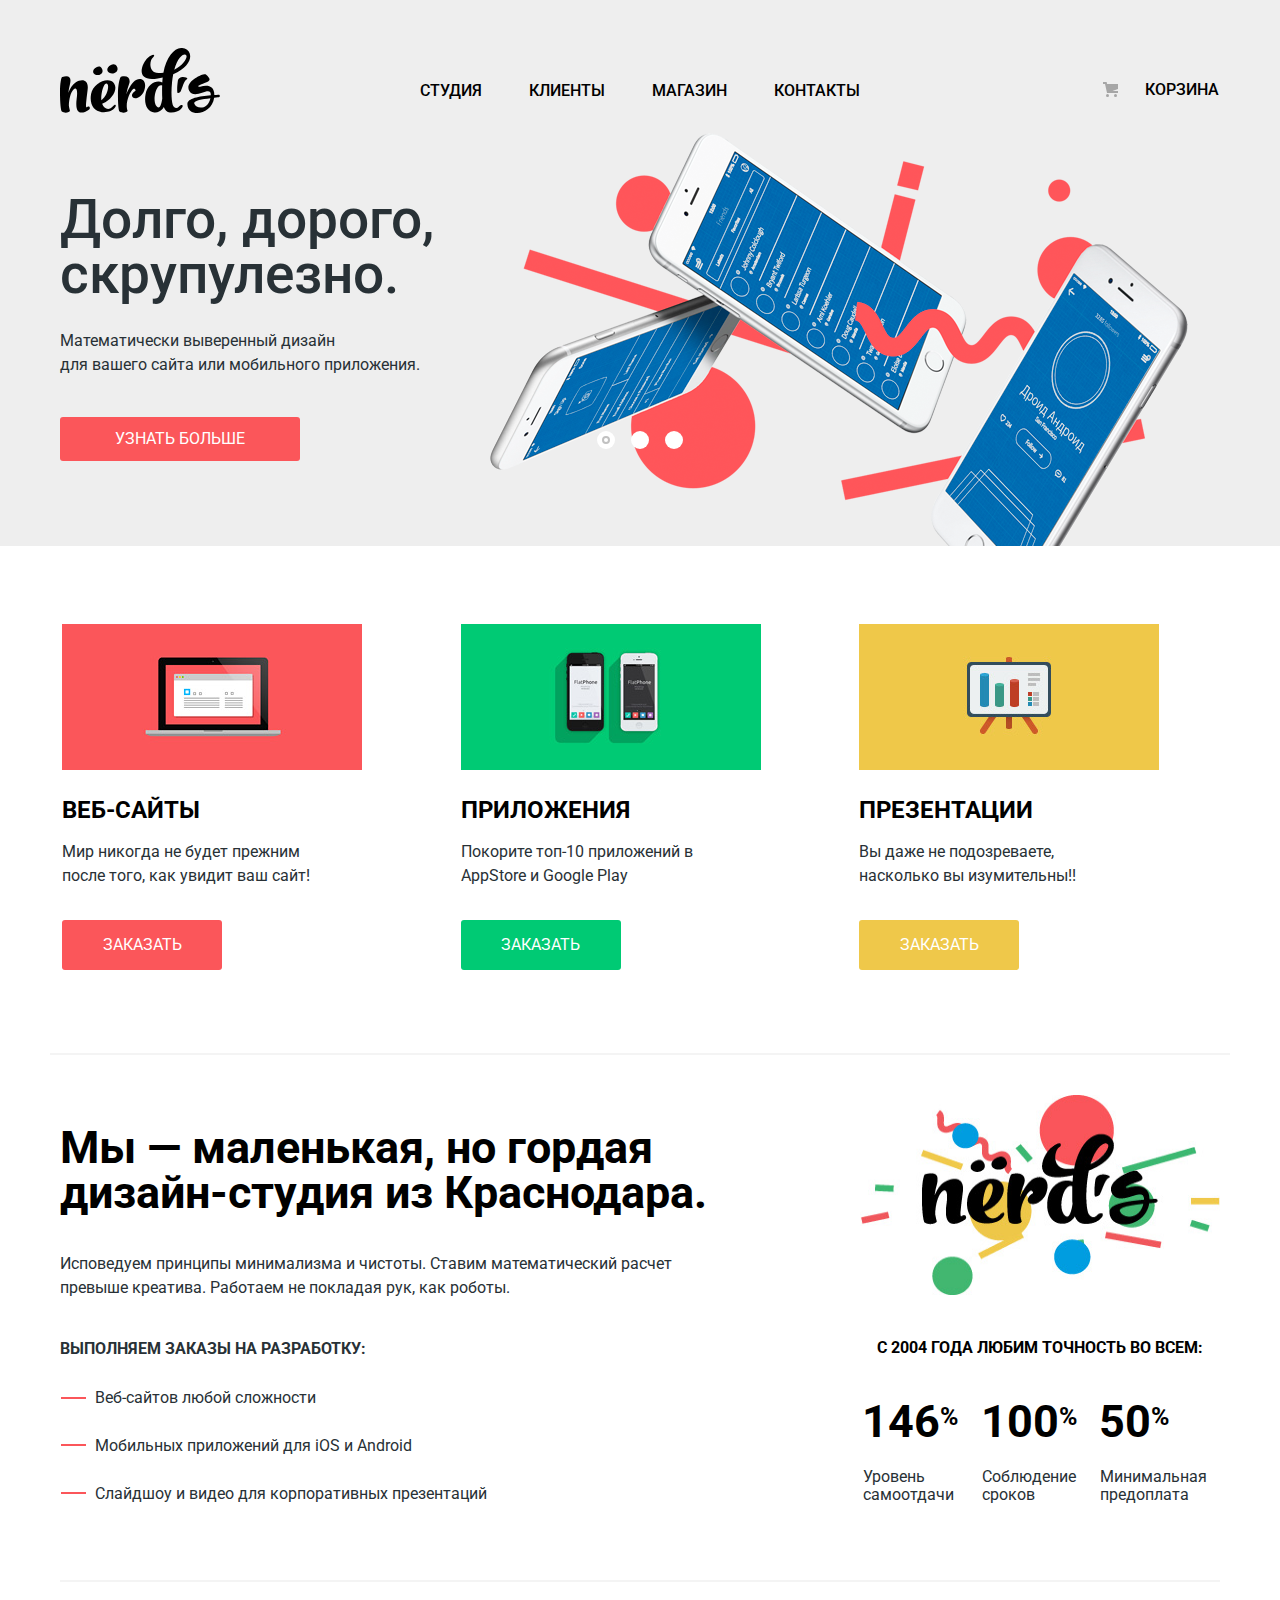
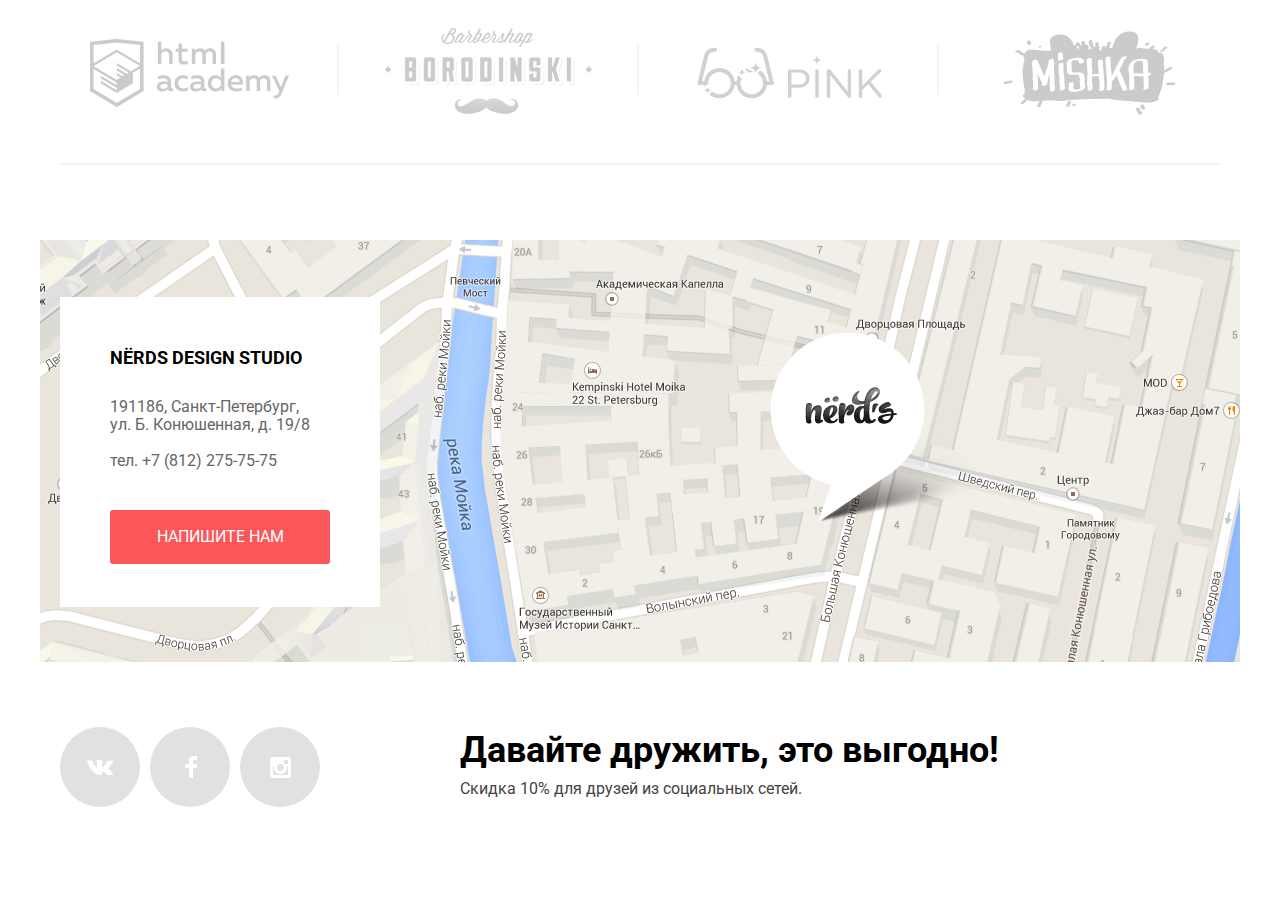
==== commit 7e0808d8: "добавила карту на 2 страницу и минифицировала css" ====
--- a/index.html
+++ b/index.html
@@ -6,7 +6,7 @@
   <title>HTML Academy: Нёрдс</title>
   <link href="https://fonts.googleapis.com/css?family=Roboto:400,500,700&amp;subset=cyrillic" rel="stylesheet">
   <link href="css/normalize.css" rel="stylesheet">
-  <link href="css/style.css" rel="stylesheet">
+  <link href="css/style.min.css" rel="stylesheet">
 </head>
 
 <body>
--- a/css/style.min.css
+++ b/css/style.min.css
@@ -0,0 +1 @@
+body{min-width:1180px;margin:0;padding:0;font-family:"Roboto",Arial,sans-serif;font-size:16px;line-height:24px;font-weight:400;color:#283136}*,::after,::before{-webkit-box-sizing:inherit;box-sizing:inherit}a{text-decoration:none}.main-header{width:100%;padding-top:33px;margin:auto;background:#eee}.container{width:1180px;padding:10px;margin:0 auto;-webkit-box-sizing:border-box;box-sizing:border-box}.main-nav{display:-webkit-box;display:-ms-flexbox;display:flex;-webkit-box-pack:justify;-ms-flex-pack:justify;justify-content:space-between;padding-top:15px;margin:auto;font-size:16px;line-height:30px;font-weight:500}.main-nav,.main-nav a,.site-nav a,.user-nav a{color:#000}.main-header-logo{width:160px;height:65px;margin-bottom:0}.site-nav{width:480px;padding-top:28px;padding-left:0;padding-right:40px}.user-nav{display:block;width:120px;padding-top:27px;padding-left:0}.user-nav li{width:100%}.site-nav,.user-nav{position:relative;display:-webkit-box;display:-ms-flexbox;display:flex;-webkit-box-pack:justify;-ms-flex-pack:justify;justify-content:space-between;list-style:none;text-transform:uppercase;margin:0}.site-navigation-current{color:#000;position:relative}.site-navigation-current a[href]{pointer-events:none}.site-navigation-current::after{content:"";position:absolute;right:20px;bottom:3px;left:0;width:100%;height:2px;background-color:#fb565a}.site-nav a:hover,.user-nav a:hover{color:#fb565a}.site-nav a:active,.site-nav a:focus,.user-nav a:active,.user-nav a:focus{color:rgba(0,0,0,.302)}.main-header-logo:hover{opacity:.8}.main-header-logo:active,.main-header-logo:focus,.social-button:active::before,.social-button:focus::before{opacity:.3}.user-nav .login-link{position:relative;padding-left:45px}.login-link::before{content:"";position:absolute;top:2px;left:3px;width:17px;height:17px;background-image:url(../img/cart-icon.svg);background-repeat:no-repeat;background-position:0 0}.motto{width:100%;margin-bottom:68px;background-color:#eee}.motto-wrap{position:relative;padding-bottom:0}.motto-controls{position:absolute;left:50%;bottom:105px;z-index:100;width:160px;height:18px;text-align:center;font-size:0;-webkit-transform:translateX(-50%);-ms-transform:translateX(-50%);transform:translateX(-50%)}.motto-controls label,.motto-controls label::after{width:18px;height:18px;border-radius:50%;-webkit-box-sizing:content-box;box-sizing:content-box}.motto-controls label{display:inline-block;padding:8px;cursor:pointer;position:relative}.motto-controls label::after{content:"";position:absolute;top:8px;left:8px;z-index:1;background:#fff}.motto-list{margin:0;padding:0;list-style:none}.motto-list-item{display:none;padding:59px 0 85px}.motto-list-item:nth-child(1){background-image:url(../img/slide1.png);background-repeat:no-repeat;background-position:93% 0}.motto-list-item:nth-child(2){background-image:url(../img/slide2.png);background-repeat:no-repeat;background-position:100% 0}.motto-list-item:nth-child(3){background-image:url(../img/slide3.png);background-repeat:no-repeat;background-position:100% 20px}#product-1:checked~.motto-list .motto-list-item:nth-child(1),#product-2:checked~.motto-list .motto-list-item:nth-child(2),#product-3:checked~.motto-list .motto-list-item:nth-child(3){display:block}#product-1:checked~.motto-controls .motto-controls-item--1::before,#product-2:checked~.motto-controls .motto-controls-item--2::before,#product-3:checked~.motto-controls .motto-controls-item--3::before{content:"";position:absolute;left:50%;top:50%;z-index:2;width:4px;height:4px;margin:-4px;-webkit-box-sizing:content-box;box-sizing:content-box;background-color:inherit;border:2px solid #c1c1c1;border-radius:50%}.motto-header{max-width:600px;margin:0 0 27px;font-size:55px;font-weight:500;line-height:55px}.motto-list-item p{max-width:430px;margin:0 0 40px}.motto-btn{display:block;width:240px;padding:13px 0;font:inherit;font-size:16px;line-height:18px;color:#fff;text-transform:uppercase;text-align:center;text-decoration:none;background-color:#fb565a;border-radius:3px;border:0}.motto-btn:focus,.motto-btn:hover{background-color:#e74246}.motto-btn:active{color:rgba(255,255,255,.302);background-color:#d7373b;-webkit-box-shadow:0 3px rgba(0,0,0,.1) inset;box-shadow:0 3px rgba(0,0,0,.1) inset}.service{margin-bottom:105px;list-style:none;text-align:left}.service-list,.service-list-item{display:-webkit-box;display:-ms-flexbox;display:flex}.service-list{-webkit-box-pack:justify;-ms-flex-pack:justify;justify-content:space-between;margin-left:0;margin-top:0;margin-bottom:0;padding:0;list-style:none;width:1100px}.service-list-item{width:300px;-webkit-box-orient:vertical;-webkit-box-direction:normal;-ms-flex-direction:column;flex-direction:column;margin-right:3px;padding-left:2px}.service-list-item img{margin-bottom:25px}.service-header{margin:0 0 15px;font-size:24px;line-height:30px;color:#000;font-weight:700;text-transform:uppercase}.service-list-item p{width:250px;margin-top:0;margin-bottom:32px}.button{display:block;width:160px;padding:13px 0;font-size:16px;line-height:18px;font-weight:500;text-transform:uppercase;text-align:center;text-decoration:none;border-radius:3px;border:0}.button,.button-red{font:inherit;color:#fff;background-color:#fb565a}.button-red:focus,.button-red:hover{background-color:#e74246}.button-red:active{color:rgba(0,0,0,.302);background-color:#d7373b;-webkit-box-shadow:inset 0 3px;box-shadow:inset 0 3px}.button-green{font:inherit;color:#fff;background-color:#00ca74}.button-green:focus,.button-green:hover{background-color:#00bc6c}.button-green:active{color:rgba(0,0,0,.302);background-color:#00aa62;-webkit-box-shadow:inset 0 3px #009958;box-shadow:inset 0 3px #009958}.button-yellow{font:inherit;color:#fff;background-color:#efc84a}.button-yellow:focus,.button-yellow:hover{background-color:#eab534}.button-yellow:active{color:rgba(0,0,0,.302);background-color:#e5a722;-webkit-box-shadow:inset 0 3px #ce961f;box-shadow:inset 0 3px #ce961f}.about,.about-facts-wrapp{display:-webkit-box;display:-ms-flexbox;display:flex}.about-facts-wrapp{-webkit-box-pack:justify;-ms-flex-pack:justify;justify-content:space-between;position:relative;margin-bottom:33px}.about-facts-wrapp::before{content:"";position:absolute;bottom:485px;left:0;width:100%;height:2px;background-color:#f4f4f4}.about{-webkit-box-orient:vertical;-webkit-box-direction:normal;-ms-flex-direction:column;flex-direction:column;width:660px;padding-top:30px;margin:0}.about-header{margin:0 0 25px;font-weight:700;font-size:16px;line-height:1.5;text-transform:uppercase;text-align:left}.about p{margin:0 0 37px}.about-loud b{margin:0 0 30px;font-size:45px;line-height:45px;text-align:left}.about-list{margin:0;padding:0;list-style:none;position:relative}.about-item{margin-left:35px;margin-bottom:24px}.item1::before,.item2::before,.item3::before{content:"";position:absolute;top:11px;left:1px;width:25px;height:2px;background-color:#fb565a}.item2::before,.item3::before{top:58px}.item3::before{top:106px}.facts{width:360px}.facts img{margin-bottom:26px;padding:0 0 8px}.about-loud b,.facts p,.facts-list th{color:#000;font-weight:700}.facts p{margin:0 0 25px;text-transform:uppercase;font-size:16px;line-height:24px;text-align:center}.percent{font-size:25px}.facts-list{width:360px}.facts-list th{width:auto;margin-top:0;padding:30px 0;margin-bottom:28px;font-size:45px;line-height:10.6px;text-align:left}.facts-list td{width:121px;padding-top:7px;font-size:16px;line-height:18px;color:#283136}.partners{margin-bottom:40px}.partners-list{-webkit-box-pack:justify;-ms-flex-pack:justify;justify-content:space-between;-webkit-box-align:center;-ms-flex-align:center;align-items:center;width:100%;margin:0;padding:0;list-style:none}.logo-partn::before,.partners-list::after,.partners-list::before{content:"";position:absolute;left:0;width:100%;height:2px;background-color:#f4f4f4}.partners-list::after{bottom:5px}.logo-partn::before,.partners-list::before{top:-3px}.partners-item,.partners-list{display:-webkit-box;display:-ms-flexbox;display:flex;position:relative}.logo-partn::before{top:61px;left:277px;width:2px;height:51px}.partners-logo{display:block;opacity:.2}.partners-logo:hover{opacity:1}.partners-logo:active,.partners-logo:focus{opacity:.1}.container-relative,.map{position:relative}.map{width:100%;height:422px;margin:0 auto;overflow:hidden}.map img{position:absolute;top:0;left:50%;z-index:0;-webkit-transform:translateX(-50%);-ms-transform:translateX(-50%);transform:translateX(-50%)}.adress,.map iframe{position:absolute;z-index:1}.adress{top:77px;width:320px;height:310px;padding:46px 50px;-webkit-box-sizing:border-box;box-sizing:border-box;background:#fff;z-index:50}.contacts-info{margin-bottom:55px}.contacts-info img{display:block;margin:0 auto}.adress b{display:block;margin-bottom:25px;font-size:18px;line-height:30px;color:#000;font-weight:700;text-transform:uppercase;text-align:left}.adress p,.button-adres{font-size:16px;line-height:18px}.adress p{margin:0 0 40px;color:#666}.button-adres{display:block;width:220px;padding:15px 0;font:inherit;color:#fff;text-transform:uppercase;text-align:center;text-decoration:none;background-color:#fb565a;border-radius:3px;border:0}.button-adres:focus,.button-adres:hover{background-color:#e74246}.button-adres:active{color:rgba(255,255,255,.302);background-color:#d7373b;-webkit-box-shadow:0 3px rgba(0,0,0,.1) inset;box-shadow:0 3px rgba(0,0,0,.1) inset}.footer-wrap{-webkit-box-pack:justify;-ms-flex-pack:justify;justify-content:space-between;width:960px}.footer-social,.footer-wrap,.social-button{display:-webkit-box;display:-ms-flexbox;display:flex}.footer-social{position:relative;-ms-flex-wrap:wrap;flex-wrap:wrap;margin:0;padding:0;list-style:none;-webkit-box-pack:justify;-ms-flex-pack:justify;justify-content:space-between;width:260px}.social-button{-webkit-box-align:center;-ms-flex-align:center;align-items:center;-webkit-box-pack:center;-ms-flex-pack:center;justify-content:center;width:80px;height:80px;background-color:#e1e1e1;border-radius:50%}.social-button a{color:#e1e1e1}.fb-icon::before,.insta-icon::before,.vk-icon::before{content:"";position:absolute;top:33px;right:0;bottom:0;left:27px;width:26px;height:15px;background-image:url(../img/vk-icon.png)}.fb-icon::before,.insta-icon::before{top:29px;left:125px;width:12px;height:22px;background-image:url(../img/fb-icon.png)}.insta-icon::before{top:30px;left:210px;width:21px;height:21px;background-image:url(../img/insta-icon.png)}.social-button:focus,.social-button:hover{background-color:#e74246}.social-button:active{background-color:#d7373b;-webkit-box-shadow:inset 0 5px #c13135;box-shadow:inset 0 5px #c13135}.footer-friends-sale{width:560px;padding-top:5px;text-align:left}.footer-friends{margin-top:0;margin-bottom:10px;font-size:36px;line-height:36px;color:#000;font-weight:700}.footer-sale{margin-top:0;margin-bottom:87px;font-size:16px;line-height:22px;color:#444}.form-post{visibility:hidden;position:fixed;-webkit-box-sizing:border-box;box-sizing:border-box;top:40px;left:50%;margin-left:-449px;width:960px;height:600px;padding:68px 98px;background-color:#fff;-webkit-box-shadow:0 0 50px rgba(0,0,0,.7);box-shadow:0 0 50px rgba(0,0,0,.7)}.modal-wrap{display:-webkit-box;display:-ms-flexbox;display:flex;-webkit-box-pack:justify;-ms-flex-pack:justify;justify-content:space-between;width:780px;margin-bottom:40px}.modal-close,.modal-close::before{position:absolute;width:21px;height:21px}.modal-close{top:49px;right:33px;padding:30px 80px;border:0;cursor:pointer;background-color:transparent}.modal-close::before{content:"";background-image:url(../img/close-cross.svg);background-color:#fff;opacity:.3}.filter-input-radio+label:active::before,.filter-input-radio+label:focus::before,.filter-input-radio+label:hover::before,.modal-close:focus::before,.modal-close:hover::before{opacity:1}.modal-close:active::before{opacity:.1}.form-post h2{font-size:45px;line-height:45px;text-align:left;margin:0}.form-post-wrapp{width:760px;display:-webkit-box;display:-ms-flexbox;display:flex;-webkit-box-pack:justify;-ms-flex-pack:justify;justify-content:space-between;margin-bottom:35px}.post-item{margin:0;padding:0}.post-item input[type=email],.post-item input[type=text]{display:-webkit-box;display:-ms-flexbox;display:flex;-ms-flex-wrap:wrap;flex-wrap:wrap;width:360px;margin:0;padding:10px 15px 10px 12px;font:inherit}.post-item label{display:block;margin-bottom:10px;font-size:16px;line-height:18px;font-weight:700;color:#000}.post-item input{background-color:transparent;border:2px solid #d7dcde}.post-item input:hover,.post-item textarea:hover{border:2px solid #b4b9bb;outline:0}.post-item input:active,.post-item input:focus,.post-item textarea:active,.post-item textarea:focus{border:2px solid #000;outline:0}.post-item input:invalid{border:2px solid #e74246;color:#e74246}.post-item textarea{-webkit-box-sizing:border-box;box-sizing:border-box;width:760px;padding:9px 15px;margin-bottom:39px;color:#000;font:inherit;background-color:transparent;border:2px solid #d7dcde}textarea::-webkit-input-placeholder{color:#444}textarea:-ms-input-placeholder,textarea::-ms-input-placeholder{color:#444}textarea::placeholder{color:#444}.button-post{display:block;width:260px;padding:13px 0;font:inherit;font-size:16px;line-height:18px;color:#fff;text-transform:uppercase;text-align:center;text-decoration:none;background-color:#fb565a;border-radius:3px;border:0}.button-post:focus,.button-post:hover{background-color:#e74246}.button-post:active{color:rgba(255,255,255,.302);background-color:#d7373b;-webkit-box-shadow:0 3px rgba(0,0,0,.1) inset;box-shadow:0 3px rgba(0,0,0,.1) inset}.page-title{width:100%;margin-top:0;margin-bottom:47px;padding-top:69px;padding-bottom:109px;font-size:55px;line-height:55px;color:#000;text-align:center;background-color:#eee}.filters{margin-right:10px}.filters fieldset,.filters-cost-site{margin:0;padding:0;border:0}.filters-form{display:-webkit-box;display:-ms-flexbox;display:flex;width:260px;-webkit-box-orient:vertical;-webkit-box-direction:normal;-ms-flex-direction:column;flex-direction:column}.filters fieldset{margin:0 0 20px}.filters fieldset:first-child{margin-bottom:55px}fieldset.filters-features{margin-bottom:25px}.filters legend:first-child{margin-bottom:0}.filters legend{margin-bottom:26px;font-size:24px;line-height:30px}.filters ul{padding:0;margin:0;list-style:none;line-height:18px}.filters-cost-site h2,.filters-features h2,.filters-site-type h2{margin-top:0;font-size:18px;line-height:30px;font-weight:700;color:#000;text-transform:uppercase}.filters-cost-site h2{margin-bottom:45px;padding:0}.filters-features h2{margin-bottom:16px}.filters-site-type h2{margin-bottom:17px}.site-type{margin-bottom:23px;padding-left:35px}.site-type label{position:relative;display:block;cursor:pointer;-webkit-user-select:none;-moz-user-select:none;-ms-user-select:none;user-select:none}.site-type:hover{color:#000}.range-filter{width:260px}.filter-cost-site legend{font-size:18px;line-height:24px;text-transform:uppercase;font-weight:700}.range-controls{position:relative;height:80px;margin-bottom:15px;padding-top:39px;padding-right:20px;padding-left:20px;background-color:#f1f1f1;border-radius:5px}.range-controls .scale{height:2px;background:#d7dcde}.range-controls .bar{width:70%;height:2px;background:#00ca74}.range-controls .toggle{position:absolute;top:31px;left:0;width:4px;height:4px;padding:0;border:8px solid #fff;background-color:#ababab;-webkit-box-shadow:0 2px 1px 0 #cfcfcf;box-shadow:0 2px 1px 0 #cfcfcf;border-radius:50%;cursor:pointer}.range-controls .toggle-min{left:18px}.range-controls .toggle-max{left:160px}.price-controls{font-size:0}.price-controls label{display:inline-block;width:50%;font-size:16px;text-transform:uppercase}.price-controls input{width:80px;padding:9px 10px;margin-left:10px;font-family:Roboto,Arial,sans-serif;font-size:16px;text-align:center;color:#283136;border:0;border-radius:5px;background:#f1f1f1}.max-price{text-align:right}.sort-site{position:relative}.filter-input-radio+label::before{content:"";position:absolute;left:-35px;top:-2px;width:25px;height:25px;background-image:url(../img/radio-off.svg);background-repeat:no-repeat;background-position:0 0;opacity:.4}.filter-input-radio:checked+label::before{content:"";position:absolute;left:-35px;top:-2px;width:25px;height:25px;background-image:url(../img/radio-on.svg);opacity:.4}.filter-input-checkbox:checked+label:active::before,.filter-input-checkbox:checked+label:focus::before,.filter-input-checkbox:checked+label:hover::before,.filter-input-radio:checked+label:active::before,.filter-input-radio:checked+label:focus::before,.filter-input-radio:checked+label:hover::before{opacity:1}.filter-input-checkbox+label::before{content:"";position:absolute;left:-35px;top:-4px;width:23px;height:23px;background-image:url(../img/checkbox-off.svg);background-repeat:no-repeat;background-position:0 0;opacity:.4}.filter-input-checkbox+label:active::before,.filter-input-checkbox+label:focus::before,.filter-input-checkbox+label:hover::before{opacity:1}.filter-input-checkbox:checked+label::before{content:"";position:absolute;left:-35px;top:-4px;width:27px;height:23px;background-image:url(../img/checkbox-on.svg);opacity:.4}.filter-input:disabled+label{color:#000;opacity:.5}.button-grey{width:260px;font:inherit;font-size:16px;line-height:18px;font-weight:500;text-align:center;color:#000;vertical-align:middle;text-transform:uppercase;background-color:#eee}.button-grey:focus,.button-grey:hover{background-color:#dfdfdf}.button-grey:active{background-color:#d5d5d5;color:rgba(0,0,0,.3);-webkit-box-shadow:inset 0 3px;box-shadow:inset 0 3px}.catalog{width:760px;display:-webkit-box;display:-ms-flexbox;display:flex;-webkit-box-orient:vertical;-webkit-box-direction:normal;-ms-flex-direction:column;flex-direction:column}.catalog-list{list-style:none}.filters-catalog-wrapp{width:760px;-webkit-box-orient:vertical;-webkit-box-direction:normal;-ms-flex-direction:column;flex-direction:column}.filters-catalog-wrapp,.filters-sort,.filters-sort-list{display:-webkit-box;display:-ms-flexbox;display:flex}.filters-sort{-webkit-box-align:center;-ms-flex-align:center;align-items:center;margin-bottom:95px;margin-top:0;font-size:18px;line-height:18px;font-weight:700;text-transform:uppercase;width:760px}.filters-sort p{display:block;width:360px;padding:0;margin:0 30px 4px 0}.filters-sort-list{position:relative;-webkit-box-pack:justify;-ms-flex-pack:justify;justify-content:space-between;width:360px;padding:0;margin:0;list-style:none}.filters-sort a{padding-left:10px;font-size:14px;line-height:18px;font-weight:400;color:rgba(0,0,0,.3);text-align:left;text-transform:uppercase}.filters-sort-list a:focus,.filters-sort-list a:hover{color:rgba(0,0,0,.6)}.current-filtr a,.filters-sort-list a:active{color:#000}.down::before{content:"";position:absolute;top:5px;width:11px;height:10px;background-image:url(../img/icon-down-dir.svg);opacity:.2}.down:focus::before,.down:hover::before{opacity:.4}.down:active::before{opacity:1}.up::before{content:"";position:absolute;top:5px;width:11px;height:10px;background-image:url(../img/icon-up-dir.svg);opacity:.2}.current-filtr .down:focus::before,.current-filtr .down:hover::before,.current-filtr .up:focus::before,.current-filtr .up:hover::before,.up:focus::before,.up:hover::before{opacity:.4}.current-filtr .down::before,.current-filtr .up::before,.up:active::before{opacity:1}.current-filtr .down:active::before,.current-filtr .up:active::before{opacity:.4}.catalog-list,.container-wrapp{display:-webkit-box;display:-ms-flexbox;display:flex;-webkit-box-pack:justify;-ms-flex-pack:justify;justify-content:space-between}.catalog-list{width:760px;-ms-flex-wrap:wrap;flex-wrap:wrap;padding:0;margin:auto auto 1px}.catalog-list h3{font-size:18px;line-height:30px;font-weight:700;color:#000;text-transform:uppercase;text-align:center;margin:0 0 15px}.catalog-item{position:relative;width:360px;margin-bottom:65px}.catalog-item::before{content:"";position:absolute;top:-39px;left:0;width:360px;height:40px;background-image:url(../img/browser.svg);opacity:.12}.catalog-item:focus::before,.catalog-item:hover::before{opacity:1}.catalog-item:focus .catalog-modal,.catalog-item:hover .catalog-modal{visibility:visible}.catalog-modal{visibility:hidden;position:absolute;bottom:5px;width:360px;min-height:230px;padding:30px 60px 44px;background-color:#eee}.catalog-item p{margin:auto auto 30px;font-size:16px;line-height:18px;color:#666;text-align:center}.catalog-item .button-red{width:200px;margin:0 0 0 20px;color:#fff}.catalog-item .button-red:focus,.catalog-item .button-red:hover{background-color:#e74246}.catalog-item .button-red:active{background-color:#d7373b;-webkit-box-shadow:inset 0 3px #c13135;box-shadow:inset 0 3px #c13135}.pagination-list{display:-webkit-box;display:-ms-flexbox;display:flex;-webkit-box-pack:justify;-ms-flex-pack:justify;justify-content:space-between;width:443px;margin-bottom:30px;margin-top:0;padding:0;text-align:center;list-style:none}.last-item{display:block;width:264px;margin-top:-13px}.pagination-item a{padding:15px 19px;font-size:16px;line-height:18px;font-weight:500;color:#000;background-color:#eee;border-radius:3px;text-transform:uppercase}.pagination-item a:focus,.pagination-item a:hover{background-color:#dfdfdf}.pagination-item a:active{color:rgba(0,0,0,.3);background-color:#d5d5d5;-webkit-box-shadow:inset 0 3px;box-shadow:inset 0 3px}.pagination-item-current a{background-color:#fff;border:2px solid #dbdbdb;color:#000}.visually-hidden:not(:focus):not(:active),input[type=checkbox].visually-hidden,input[type=radio].visually-hidden{position:absolute;width:1px;height:1px;margin:-1px;border:0;padding:0;white-space:nowrap;-webkit-clip-path:inset(100%);clip-path:inset(100%);clip:rect(0 0 0 0);overflow:hidden}.modal-show{visibility:visible}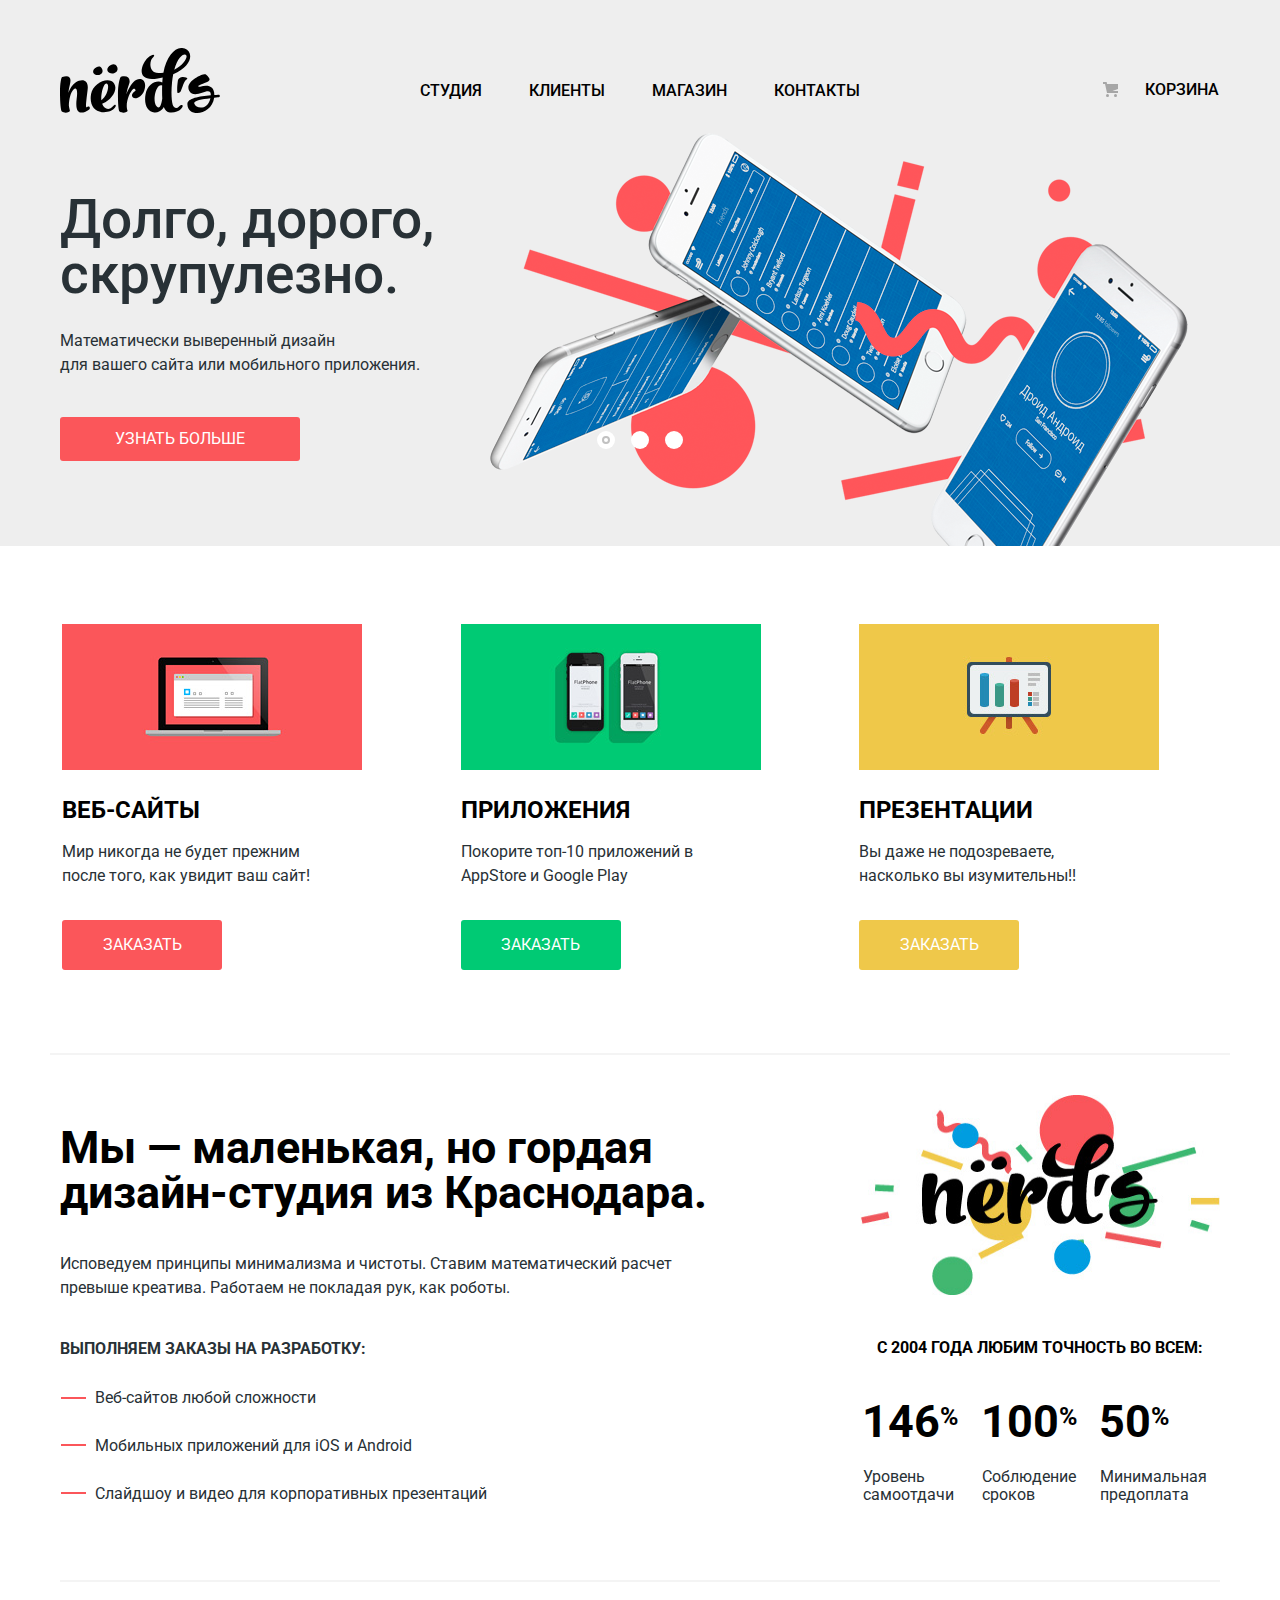
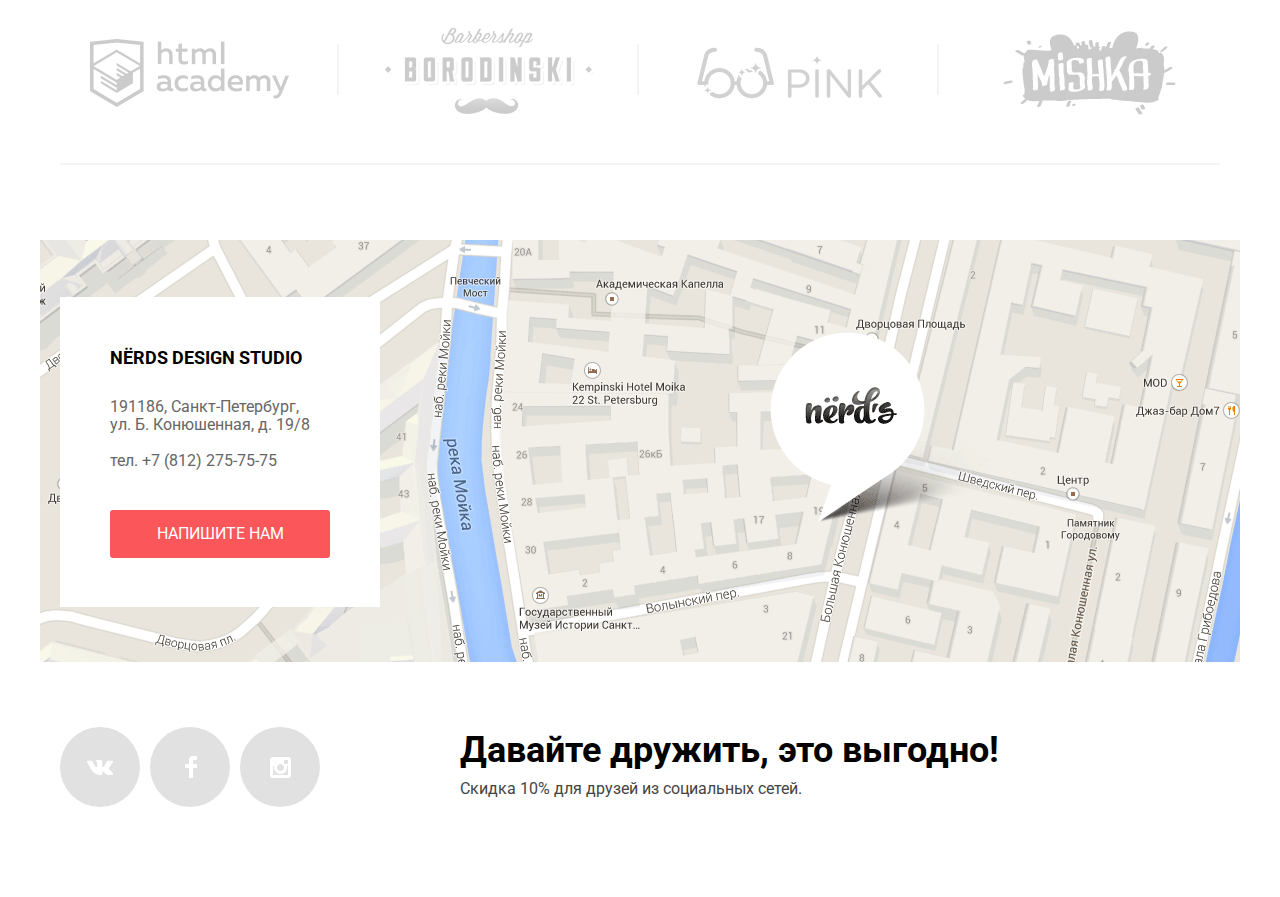
==== commit 424b82f1: "поправила карту" ====
--- a/index.html
+++ b/index.html
@@ -6,7 +6,7 @@
   <title>HTML Academy: Нёрдс</title>
   <link href="https://fonts.googleapis.com/css?family=Roboto:400,500,700&amp;subset=cyrillic" rel="stylesheet">
   <link href="css/normalize.css" rel="stylesheet">
-  <link href="css/style.min.css" rel="stylesheet">
+  <link href="css/style.css" rel="stylesheet">
 </head>
 
 <body>
@@ -154,7 +154,7 @@
         </div>
       </div>
       <div class="map">
-        <iframe src="https://yandex.ru/map-widget/v1/-/CBe36VVy~D" width="100%" height="422" frameborder="0"></iframe>
+        <iframe src="https://yandex.ru/map-widget/v1/-/CBe36VVy~D" width="1200" height="422" frameborder="0"></iframe>
         <img src="img/nerds-map.png" width="1200" height="422" alt="Карта проезда">
       </div>
     </div>
--- a/css/style.css
+++ b/css/style.css
@@ -0,0 +1,1711 @@
+body {
+  min-width: 1180px;
+  margin: 0;
+  padding: 0;
+  font-family: "Roboto", Arial, sans-serif;
+  font-size: 16px;
+  line-height: 24px;
+  font-weight: 400;
+  color: #283136;
+}
+
+*,
+*::before,
+  *::after {
+  -webkit-box-sizing: inherit;
+          box-sizing: inherit;
+}
+
+a {
+  text-decoration: none;
+}
+
+.main-header {
+  width: 100%;
+  padding-top: 33px;
+  margin: auto;
+  background: #eeeeee;
+}
+
+.container {
+  width: 1180px;
+  padding: 10px;
+  margin: 0 auto;
+  -webkit-box-sizing: border-box;
+          box-sizing: border-box;
+}
+
+.main-nav {
+  display: -webkit-box;
+  display: -ms-flexbox;
+  display: flex;
+  -webkit-box-pack: justify;
+      -ms-flex-pack: justify;
+          justify-content: space-between;
+  padding-top: 15px;
+  margin: auto;
+  font-size: 16px;
+  line-height: 30px;
+  font-weight: 500;
+  color: #000000;
+}
+
+.main-nav a {
+  color: #000000;
+}
+
+.main-header-logo {
+  width: 160px;
+  height: 65px;
+  margin-bottom: 0px;
+}
+
+.site-nav {
+  width: 480px;
+  display: -webkit-box;
+  display: -ms-flexbox;
+  display: flex;
+  -webkit-box-pack: justify;
+      -ms-flex-pack: justify;
+          justify-content: space-between;
+  padding-top: 28px;
+  padding-left: 0;
+  padding-right: 40px;
+}
+
+.user-nav {
+  display: block;
+  -webkit-box-pack: justify;
+      -ms-flex-pack: justify;
+          justify-content: space-between;
+  width: 120px;
+  padding-top: 27px;
+  padding-left: 0;
+}
+
+.user-nav li {
+  width: 100%;
+}
+
+.site-nav,
+.user-nav {
+  position: relative;
+  display: -webkit-box;
+  display: -ms-flexbox;
+  display: flex;
+  -webkit-box-pack: justify;
+      -ms-flex-pack: justify;
+          justify-content: space-between;
+  list-style: none;
+  text-transform: uppercase;
+  margin: 0;
+}
+
+.site-nav a,
+.user-nav a {
+  color: #000000;
+}
+
+.site-navigation-current {
+  color: #000000;
+}
+
+.site-navigation-current {
+  position: relative;
+}
+
+.site-navigation-current a[href] {
+  pointer-events: none;
+}
+
+.site-navigation-current::after {
+  content: "";
+  position: absolute;
+  right: 20px;
+  bottom: 3px;
+  left: 0;
+  width: 100%;
+  height: 2px;
+  background-color: #fb565a;
+}
+
+.site-nav a:hover,
+.user-nav a:hover {
+  color: #fb565a;
+}
+
+.site-nav a:active,
+.site-nav a:focus,
+.user-nav a:active,
+.user-nav a:focus {
+  color: rgba(0, 0, 0, 0.302);
+}
+
+.main-header-logo:hover {
+  opacity: 0.8;
+}
+
+.main-header-logo:active,
+.main-header-logo:focus {
+  opacity: 0.3;
+}
+
+.user-nav .login-link {
+  position: relative;
+  padding-left: 45px;
+}
+
+.login-link::before {
+  content: "";
+  position: absolute;
+  top: 2px;
+  left: 3px;
+  width: 17px;
+  height: 17px;
+  background-image: url("../img/cart-icon.svg");
+  background-repeat: no-repeat;
+  background-position: 0 0;
+}
+
+/*Слайдер*/
+
+.motto {
+  width: 100%;
+  margin-bottom: 68px;
+  background-color: #eeeeee;
+}
+
+.motto-wrap {
+  position: relative;
+  padding-bottom: 0;
+}
+
+.motto-controls {
+  position: absolute;
+  left: 50%;
+  bottom: 105px;
+  z-index: 100;
+  width: 160px;
+  height: 18px;
+  text-align: center;
+  font-size: 0;
+  -webkit-transform: translateX(-50%);
+      -ms-transform: translateX(-50%);
+          transform: translateX(-50%);
+}
+
+.motto-controls label {
+  position: relative;
+  display: inline-block;
+  width: 18px;
+  height: 18px;
+  padding: 8px;
+  border-radius: 50%;
+  cursor: pointer;
+  -webkit-box-sizing: content-box;
+          box-sizing: content-box;
+}
+
+.motto-controls label::after {
+  content: "";
+  position: absolute;
+  top: 8px;
+  left: 8px;
+  z-index: 1;
+  width: 18px;
+  height: 18px;
+  background: #ffffff;
+  border-radius: 50%;
+  -webkit-box-sizing: content-box;
+          box-sizing: content-box;
+}
+
+.motto-list {
+  margin: 0;
+  padding: 0;
+  list-style: none;
+}
+
+.motto-list-item {
+  display: none;
+  padding: 59px 0 85px 0;
+}
+
+.motto-list-item:nth-child(1) {
+  background-image: url("../img/slide1.png");
+  background-repeat: no-repeat;
+  background-position: 93% 0;
+}
+
+.motto-list-item:nth-child(2) {
+  background-image: url("../img/slide2.png");
+  background-repeat: no-repeat;
+  background-position: 100% 0;
+}
+
+.motto-list-item:nth-child(3) {
+  background-image: url("../img/slide3.png");
+  background-repeat: no-repeat;
+  background-position: 100% 20px;
+}
+
+#product-1:checked ~ .motto-list .motto-list-item:nth-child(1) {
+  display: block;
+}
+
+#product-2:checked ~ .motto-list .motto-list-item:nth-child(2) {
+  display: block;
+}
+
+#product-3:checked ~ .motto-list .motto-list-item:nth-child(3) {
+  display: block;
+}
+
+#product-1:checked ~ .motto-controls .motto-controls-item--1::before,
+#product-2:checked ~ .motto-controls .motto-controls-item--2::before,
+#product-3:checked ~ .motto-controls .motto-controls-item--3::before {
+  content: "";
+  position: absolute;
+  left: 50%;
+  top: 50%;
+  z-index: 2;
+  width: 4px;
+  height: 4px;
+  margin: -4px;
+  -webkit-box-sizing: content-box;
+          box-sizing: content-box;
+  background-color: inherit;
+  border: 2px solid #c1c1c1;
+  border-radius: 50%;
+}
+
+.motto-header {
+  max-width: 600px;
+  margin: 0;
+  margin-bottom: 27px;
+  font-size: 55px;
+  font-weight: 500;
+  line-height: 55px;
+}
+
+.motto-list-item p {
+  max-width: 430px;
+  margin: 0;
+  margin-bottom: 40px;
+}
+
+.motto-btn {
+  display: block;
+  width: 240px;
+  padding: 13px 0;
+  font: inherit;
+  font-size: 16px;
+  line-height: 18px;
+  color: #ffffff;
+  text-transform: uppercase;
+  text-align: center;
+  text-decoration: none;
+  background-color: #fb565a;
+  border-radius: 3px;
+  border: none;
+}
+
+.motto-btn:hover,
+.motto-btn:focus {
+  background-color: #e74246;
+}
+
+.motto-btn:active {
+  color: rgba(255, 255, 255, 0.302);
+  background-color: #d7373b;
+  -webkit-box-shadow: 0 3px rgba(0, 0, 0, 0.1) inset;
+          box-shadow: 0 3px rgba(0, 0, 0, 0.1) inset;
+}
+
+/*второй этаж*/
+
+.service {
+  margin-bottom: 105px;
+  list-style: none;
+  text-align: left;
+}
+
+.service-list {
+  width: 1100px;
+  display: -webkit-box;
+  display: -ms-flexbox;
+  display: flex;
+  -webkit-box-pack: justify;
+      -ms-flex-pack: justify;
+          justify-content: space-between;
+  margin-left: 0;
+  margin-top: 0;
+  margin-bottom: 0;
+  padding: 0;
+  list-style: none;
+}
+
+.service-list-item {
+  width: 300px;
+  display: -webkit-box;
+  display: -ms-flexbox;
+  display: flex;
+  -webkit-box-orient: vertical;
+  -webkit-box-direction: normal;
+      -ms-flex-direction: column;
+          flex-direction: column;
+  margin-right: 3px;
+  padding-left: 2px;
+}
+
+.service-list-item img {
+  margin-bottom: 25px;
+}
+
+.service-header {
+  margin: 0;
+  margin-bottom: 15px;
+  font-size: 24px;
+  line-height: 30px;
+  color: rgb(0, 0, 0);
+  font-weight: bold;
+  text-transform: uppercase;
+}
+
+.service-list-item p {
+  width: 250px;
+  margin-top: 0;
+  margin-bottom: 32px;
+}
+
+.button {
+  display: block;
+  width: 160px;
+  padding: 13px 0;
+  font: inherit;
+  font-size: 16px;
+  line-height: 18px;
+  font-weight: 500;
+  color: #ffffff;
+  text-transform: uppercase;
+  text-align: center;
+  text-decoration: none;
+  background-color: #fb565a;
+  border-radius: 3px;
+  border: none;
+}
+
+.button-red {
+  font: inherit;
+  color: #ffffff;
+  background-color: #fb565a;
+}
+
+.button-red:hover,
+.button-red:focus {
+  background-color: #e74246;
+}
+
+.button-red:active {
+  color: rgba(0, 0, 0, 0.302);
+  background-color: #d7373b;
+  -webkit-box-shadow: inset 0 3px;
+          box-shadow: inset 0 3px;
+}
+
+.button-green {
+  font: inherit;
+  color: #ffffff;
+  background-color: #00ca74;
+}
+
+.button-green:hover,
+.button-green:focus {
+  background-color: #00bc6c;
+}
+
+.button-green:active {
+  color: rgba(0, 0, 0, 0.302);
+  background-color: #00aa62;
+  -webkit-box-shadow: inset 0 3px #009958;
+          box-shadow: inset 0 3px #009958;
+}
+
+.button-yellow {
+  font: inherit;
+  color: #ffffff;
+  background-color: #efc84a;
+}
+
+.button-yellow:hover,
+.button-yellow:focus {
+  background-color: #eab534;
+}
+
+.button-yellow:active {
+  color: rgba(0, 0, 0, 0.302);
+  background-color: #e5a722;
+  -webkit-box-shadow: inset 0 3px #ce961f;
+          box-shadow: inset 0 3px #ce961f;
+}
+
+.about-facts-wrapp {
+  display: -webkit-box;
+  display: -ms-flexbox;
+  display: flex;
+  -webkit-box-pack: justify;
+      -ms-flex-pack: justify;
+          justify-content: space-between;
+  position: relative;
+  margin-bottom: 33px;
+}
+
+.about-facts-wrapp::before {
+  content: "";
+  position: absolute;
+  bottom: 485px;
+  left: 0;
+  width: 100%;
+  height: 2px;
+  background-color: #f4f4f4;
+}
+
+.about {
+  display: -webkit-box;
+  display: -ms-flexbox;
+  display: flex;
+  -webkit-box-orient: vertical;
+  -webkit-box-direction: normal;
+      -ms-flex-direction: column;
+          flex-direction: column;
+  width: 660px;
+  padding-top: 30px;
+  margin: 0;
+}
+
+.about-header {
+  margin: 0;
+  margin-bottom: 25px;
+  font-weight: bold;
+  font-size: 16px;
+  line-height: 1.5;
+  text-transform: uppercase;
+  text-align: left;
+}
+
+.about p {
+  margin: 0;
+  margin-bottom: 37px;
+}
+
+.about-loud b {
+  margin: 0;
+  margin-bottom: 30px;
+  font-size: 45px;
+  line-height: 45px;
+  font-weight: bold;
+  color: rgb(0, 0, 0);
+  text-align: left;
+}
+
+.about-list {
+  margin: 0;
+  padding: 0;
+  list-style: none;
+  position: relative;
+}
+
+.about-item {
+  margin-left: 35px;
+  margin-bottom: 24px;
+}
+
+.item1::before {
+  content: "";
+  position: absolute;
+  top: 11px;
+  left: 1px;
+  width: 25px;
+  height: 2px;
+  background-color: #fb565a;
+}
+
+.item2::before {
+  content: "";
+  position: absolute;
+  top: 58px;
+  left: 1px;
+  width: 25px;
+  height: 2px;
+  background-color: #fb565a;
+}
+
+.item3::before {
+  content: "";
+  position: absolute;
+  top: 106px;
+  left: 1px;
+  width: 25px;
+  height: 2px;
+  background-color: #fb565a;
+}
+
+.facts {
+  width: 360px;
+}
+
+.facts img {
+  margin-bottom: 26px;
+  padding: 0;
+  padding-bottom: 8px;
+}
+
+.facts p {
+  margin: 0;
+  margin-bottom: 25px;
+  font-size: 16px;
+  line-height: 24px;
+  font-weight: bold;
+  color: rgb(0, 0, 0);
+  text-align: center;
+  text-transform: uppercase;
+}
+
+.percent {
+  font-size: 25px;
+}
+
+.facts-list {
+  width: 360px;
+}
+
+.facts-list th {
+  width: auto;
+  margin-top: 0;
+  padding: 30px 0;
+  margin-bottom: 28px;
+  font-size: 45px;
+  line-height: 10.6px;
+  color: rgb(0, 0, 0);
+  font-weight: bold;
+  text-align: left;
+}
+
+.facts-list td {
+  width: 121px;
+  padding-top: 7px;
+  font-size: 16px;
+  line-height: 18px;
+  color: #283136;
+}
+
+.partners {
+  margin-bottom: 40px;
+}
+
+.partners-list {
+  position: relative;
+  display: -webkit-box;
+  display: -ms-flexbox;
+  display: flex;
+  -webkit-box-pack: justify;
+      -ms-flex-pack: justify;
+          justify-content: space-between;
+  -webkit-box-align: center;
+      -ms-flex-align: center;
+          align-items: center;
+  width: 100%;
+  margin: 0;
+  margin-right: 0;
+  padding: 0;
+  list-style: none;
+}
+
+.partners-list::after {
+  content: "";
+  position: absolute;
+  bottom: 5px;
+  left: 0;
+  width: 100%;
+  height: 2px;
+  background-color: #f4f4f4;
+}
+
+.partners-list::before {
+  content: "";
+  position: absolute;
+  top: -3px;
+  left: 0;
+  width: 100%;
+  height: 2px;
+  background-color: #f4f4f4;
+}
+
+.partners-item {
+  display: -webkit-box;
+  display: -ms-flexbox;
+  display: flex;
+  position: relative;
+}
+
+.logo-partn::before {
+  content: "";
+  position: absolute;
+  top: 61px;
+  left: 277px;
+  width: 2px;
+  height: 51px;
+  background-color: #f4f4f4;
+}
+
+.partners-logo {
+  display: block;
+  opacity: 0.2;
+}
+
+.partners-logo:hover {
+  opacity: 1;
+}
+
+.partners-logo:active,
+.partners-logo:focus {
+  opacity: 0.1;
+}
+
+.container-relative {
+  position: relative;
+}
+.map {
+  position: relative;
+  width: 100%;
+  height: 422px;
+  margin: 0 auto;
+  overflow: hidden;
+}
+
+.map img {
+  position: absolute;
+  top: 0;
+  left: 50%;
+  z-index: 0;
+  -webkit-transform: translateX(-50%);
+      -ms-transform: translateX(-50%);
+          transform: translateX(-50%);
+}
+
+.map iframe {
+  position: absolute;
+  z-index: 1;
+  width: 100%;
+}
+
+.adress {
+  position: absolute;
+  top: 77px;
+  width: 320px;
+  height: 310px;
+  padding: 46px 50px;
+  -webkit-box-sizing: border-box;
+          box-sizing: border-box;
+  background: #ffffff;
+  z-index: 50;
+}
+
+.contacts-info {
+  margin-bottom: 55px;
+}
+
+.contacts-info img {
+  display: block;
+  margin: 0 auto;
+}
+
+.adress b {
+  display: block;
+  margin-bottom: 25px;
+  font-size: 18px;
+  line-height: 30px;
+  color: rgb(0, 0, 0);
+  font-weight: bold;
+  text-transform: uppercase;
+  text-align: left;
+}
+
+.adress p {
+  margin: 0;
+  margin-bottom: 40px;
+  font-size: 16px;
+  line-height: 18px;
+  color: #666666;
+}
+
+.button-adres {
+  display: block;
+  width: 220px;
+  padding: 15px 0;
+  font: inherit;
+  font-size: 16px;
+  line-height: 18px;
+  color: #ffffff;
+  text-transform: uppercase;
+  text-align: center;
+  text-decoration: none;
+  background-color: #fb565a;
+  border-radius: 3px;
+  border: none;
+}
+
+.button-adres:hover,
+.button-adres:focus {
+  background-color: #e74246;
+}
+
+.button-adres:active {
+  color: rgba(255, 255, 255, 0.302);
+  background-color: #d7373b;
+  -webkit-box-shadow: 0 3px rgba(0, 0, 0, 0.1) inset;
+          box-shadow: 0 3px rgba(0, 0, 0, 0.1) inset;
+}
+
+.footer-wrap {
+  display: -webkit-box;
+  display: -ms-flexbox;
+  display: flex;
+  -webkit-box-pack: justify;
+      -ms-flex-pack: justify;
+          justify-content: space-between;
+  width: 960px;
+}
+
+.footer-social {
+  position: relative;
+  display: -webkit-box;
+  display: -ms-flexbox;
+  display: flex;
+  -ms-flex-wrap: wrap;
+      flex-wrap: wrap;
+  -webkit-box-pack: justify;
+      -ms-flex-pack: justify;
+          justify-content: space-between;
+  width: 260px;
+  margin: 0;
+  padding: 0;
+  list-style: none;
+}
+
+.social-button {
+  display: -webkit-box;
+  display: -ms-flexbox;
+  display: flex;
+  -webkit-box-align: center;
+      -ms-flex-align: center;
+          align-items: center;
+  -webkit-box-pack: center;
+      -ms-flex-pack: center;
+          justify-content: center;
+  width: 80px;
+  height: 80px;
+  background-color: #e1e1e1;
+  border-radius: 50%;
+}
+
+.social-button a {
+  color: #e1e1e1;
+}
+
+.vk-icon::before {
+  content: "";
+  position: absolute;
+  top: 33px;
+  right: 0;
+  bottom: 0;
+  left: 27px;
+  width: 26px;
+  height: 15px;
+  background-image: url("../img/vk-icon.png");
+}
+
+.fb-icon::before {
+  content: "";
+  position: absolute;
+  top: 29px;
+  right: 0;
+  bottom: 0;
+  left: 125px;
+  width: 12px;
+  height: 22px;
+  background-image: url("../img/fb-icon.png");
+}
+
+.insta-icon::before {
+  content: "";
+  position: absolute;
+  top: 30px;
+  right: 0;
+  bottom: 0;
+  left: 210px;
+  width: 21px;
+  height: 21px;
+  background-image: url("../img/insta-icon.png");
+}
+
+.social-button:hover,
+.social-button:focus {
+  background-color: #e74246;
+}
+
+.social-button:active {
+  background-color: #d7373b;
+  -webkit-box-shadow: inset 0 5px #c13135;
+          box-shadow: inset 0 5px #c13135;
+}
+
+.social-button:focus::before,
+.social-button:active::before {
+  opacity: 0.3;
+}
+
+.footer-friends-sale {
+  width: 560px;
+  padding-top: 5px;
+  text-align: left;
+}
+
+.footer-friends {
+  margin-top: 0;
+  margin-bottom: 10px;
+  font-size: 36px;
+  line-height: 36px;
+  color: rgb(0, 0, 0);
+  font-weight: bold;
+}
+
+.footer-sale {
+  margin-top: 0;
+  margin-bottom: 87px;
+  font-size: 16px;
+  line-height: 22px;
+  color: #444444;
+}
+
+/*Всплывающая почтовая форма*/
+
+.form-post {
+  visibility: hidden;
+  position: fixed;
+  -webkit-box-sizing: border-box;
+          box-sizing: border-box;
+  top: 40px;
+  left: 50%;
+  margin-left: -449px;
+  width: 960px;
+  height: 600px;
+  padding: 68px 98px;
+  background-color: #ffffff;
+  -webkit-box-shadow: 0 0 50px rgba(0, 0, 0, 0.7);
+          box-shadow: 0 0 50px rgba(0, 0, 0, 0.7);
+  z-index: 101;
+}
+
+.modal-wrap {
+  display: -webkit-box;
+  display: -ms-flexbox;
+  display: flex;
+  -webkit-box-pack: justify;
+      -ms-flex-pack: justify;
+          justify-content: space-between;
+  width: 780px;
+  margin-bottom: 40px;
+}
+
+.modal-close {
+  position: absolute;
+  top: 49px;
+  right: 33px;
+  padding: 30px 80px;
+  width: 21px;
+  height: 21px;
+  border: 0;
+  cursor: pointer;
+  background-color: transparent;
+}
+
+.modal-close::before {
+  content: "";
+  position: absolute;
+  width: 21px;
+  height: 21px;
+  background-image: url("../img/close-cross.svg");
+  background-color: #ffffff;
+  opacity: 0.3;
+}
+
+.modal-close:hover::before,
+.modal-close:focus::before {
+  opacity: 1;
+}
+
+.modal-close:active::before {
+  opacity: 0.1;
+}
+
+.form-post h2 {
+  font-size: 45px;
+  line-height: 45px;
+  text-align: left;
+  margin: 0;
+}
+
+.form-post-wrapp {
+  width: 760px;
+  display: -webkit-box;
+  display: -ms-flexbox;
+  display: flex;
+  -webkit-box-pack: justify;
+      -ms-flex-pack: justify;
+          justify-content: space-between;
+  margin-bottom: 35px;
+}
+
+.post-item {
+  margin: 0;
+  padding: 0;
+}
+
+.post-item input[type="text"],
+.post-item input[type="email"] {
+  display: -webkit-box;
+  display: -ms-flexbox;
+  display: flex;
+  -ms-flex-wrap: wrap;
+      flex-wrap: wrap;
+  width: 360px;
+  margin: 0;
+  padding-top: 10px;
+  padding-left: 12px;
+  padding-right: 15px;
+  padding-bottom: 10px;
+  font: inherit;
+}
+
+.post-item label {
+  display: block;
+  margin-bottom: 10px;
+  font-size: 16px;
+  line-height: 18px;
+  font-weight: bold;
+  color: #000000;
+}
+
+.post-item input {
+  background-color: transparent;
+  border: 2px solid #d7dcde;
+}
+
+.post-item input:hover {
+  border: 2px solid #b4b9bb;
+  outline: none;
+}
+
+.post-item input:focus,
+.post-item input:active {
+  border: 2px solid #000000;
+  outline: none;
+}
+
+.post-item input:invalid {
+  border: 2px solid #e74246;
+  color: #e74246;
+}
+
+.post-item textarea {
+  -webkit-box-sizing: border-box;
+          box-sizing: border-box;
+  width: 760px;
+  padding-top: 9px;
+  padding-left: 15px;
+  padding-right: 15px;
+  padding-bottom: 9px;
+  margin-bottom: 39px;
+  color: #000000;
+  font: inherit;
+  background-color: transparent;
+  border: 2px solid #d7dcde;
+}
+
+textarea::-webkit-input-placeholder {
+  color: #444444;
+}
+
+textarea:-ms-input-placeholder {
+  color: #444444;
+}
+
+textarea::-ms-input-placeholder {
+  color: #444444;
+}
+
+textarea::placeholder {
+  color: #444444;
+}
+
+.post-item textarea:hover {
+  border: 2px solid #b4b9bb;
+  outline: none;
+}
+
+.post-item textarea:focus,
+.post-item textarea:active {
+  border: 2px solid #000000;
+  outline: none;
+}
+
+.button-post {
+  display: block;
+  width: 260px;
+  padding: 13px 0;
+  font: inherit;
+  font-size: 16px;
+  line-height: 18px;
+  color: #ffffff;
+  text-transform: uppercase;
+  text-align: center;
+  text-decoration: none;
+  background-color: #fb565a;
+  border-radius: 3px;
+  border: none;
+}
+
+.button-post:hover,
+.button-post:focus {
+  background-color: #e74246;
+}
+
+.button-post:active {
+  color: rgba(255, 255, 255, 0.302);
+  background-color: #d7373b;
+  -webkit-box-shadow: 0 3px rgba(0, 0, 0, 0.1) inset;
+          box-shadow: 0 3px rgba(0, 0, 0, 0.1) inset;
+}
+
+/*страница каталога*/
+
+.page-title {
+  width: 100%;
+  margin-top: 0;
+  margin-bottom: 47px;
+  padding-top: 69px;
+  padding-bottom: 109px;
+  font-size: 55px;
+  line-height: 55px;
+  color: #000000;
+  text-align: center;
+  background-color: #eeeeee;
+}
+
+.filters {
+  margin-right: 10px;
+}
+
+.filters-cost-site {
+  margin: 0;
+  padding: 0;
+  border: none;
+}
+
+.filters-form {
+  display: -webkit-box;
+  display: -ms-flexbox;
+  display: flex;
+  width: 260px;
+  -webkit-box-orient: vertical;
+  -webkit-box-direction: normal;
+      -ms-flex-direction: column;
+          flex-direction: column;
+}
+
+.filters fieldset {
+  border: none;
+  padding: 0;
+  margin: 0;
+  margin-bottom: 20px;
+}
+
+.filters fieldset:first-child {
+  margin-bottom: 55px;
+}
+
+fieldset.filters-features {
+  margin-bottom: 25px;
+}
+
+.filters legend:first-child {
+  margin-bottom: 0;
+}
+
+.filters legend {
+  margin-bottom: 26px;
+  font-size: 24px;
+  line-height: 30px;
+}
+
+.filters ul {
+  padding: 0;
+  margin: 0;
+  list-style: none;
+  line-height: 18px;
+}
+
+.filters-site-type h2,
+.filters-features h2,
+.filters-cost-site h2 {
+  margin-top: 0;
+  font-size: 18px;
+  line-height: 30px;
+  font-weight: bold;
+  color: #000000;
+  text-transform: uppercase;
+}
+
+.filters-cost-site h2 {
+  margin-bottom: 45px;
+  margin-top: 0;
+  padding: 0;
+}
+
+.filters-features h2 {
+  margin-bottom: 16px;
+}
+
+.filters-site-type h2 {
+  margin-bottom: 17px;
+}
+
+.site-type {
+  margin-bottom: 23px;
+  padding-left: 35px;
+}
+
+.site-type label {
+  position: relative;
+  display: block;
+  cursor: pointer;
+  -webkit-user-select: none;
+     -moz-user-select: none;
+      -ms-user-select: none;
+          user-select: none;
+}
+
+.site-type:hover {
+  color: #000000;
+}
+
+/*фильтр стоимости*/
+
+.range-filter {
+  width: 260px;
+}
+
+.filter-cost-site legend {
+  font-size: 18px;
+  line-height: 24px;
+  text-transform: uppercase;
+  font-weight: 700;
+}
+
+.range-controls {
+  position: relative;
+  height: 80px;
+  margin-bottom: 15px;
+  padding-top: 39px;
+  padding-right: 20px;
+  padding-left: 20px;
+  background-color: #f1f1f1;
+  border-radius: 5px;
+}
+
+.range-controls .scale {
+  height: 2px;
+  background: #d7dcde;
+}
+
+.range-controls .bar {
+  width: 70%;
+  height: 2px;
+  background: #00ca74;
+}
+
+.range-controls .toggle {
+  position: absolute;
+  top: 31px;
+  left: 0;
+  width: 4px;
+  height: 4px;
+  padding: 0;
+  border: 8px solid #ffffff;
+  background-color: #ababab;
+  -webkit-box-shadow: 0 2px 1px 0 #cfcfcf;
+          box-shadow: 0 2px 1px 0 #cfcfcf;
+  border-radius: 50%;
+  cursor: pointer;
+}
+
+.range-controls .toggle-min {
+  left: 18px;
+}
+
+.range-controls .toggle-max {
+  left: 160px;
+}
+
+.price-controls {
+  font-size: 0;
+}
+
+.price-controls label {
+  display: inline-block;
+  width: 50%;
+  font-size: 16px;
+  text-transform: uppercase;
+}
+
+.price-controls input {
+  width: 80px;
+  padding: 9px 10px;
+  margin-left: 10px;
+  font-family: Roboto, Arial, sans-serif;
+  font-size: 16px;
+  text-align: center;
+  color: #283136;
+  border: none;
+  border-radius: 5px;
+  background: #f1f1f1;
+}
+
+.max-price {
+  text-align: right;
+}
+
+.sort-site {
+  position: relative;
+}
+
+.filter-input-radio + label::before {
+  content: "";
+  position: absolute;
+  left: -35px;
+  top: -2px;
+  width: 25px;
+  height: 25px;
+  background-image: url("../img/radio-off.svg");
+  background-repeat: no-repeat;
+  background-position: 0 0;
+  opacity: 0.4;
+}
+
+.filter-input-radio + label:hover::before,
+.filter-input-radio + label:focus::before,
+.filter-input-radio + label:active::before {
+  opacity: 1;
+}
+
+.filter-input-radio:checked + label::before {
+  content: "";
+  position: absolute;
+  left: -35px;
+  top: -2px;
+  width: 25px;
+  height: 25px;
+  background-image: url("../img/radio-on.svg");
+  opacity: 0.4;
+}
+
+.filter-input-radio:checked + label:hover::before,
+.filter-input-radio:checked + label:focus::before,
+.filter-input-radio:checked + label:active::before {
+  opacity: 1;
+}
+
+.filter-input-checkbox + label::before {
+  content: "";
+  position: absolute;
+  left: -35px;
+  top: -4px;
+  width: 23px;
+  height: 23px;
+  background-image: url("../img/checkbox-off.svg");
+  background-repeat: no-repeat;
+  background-position: 0 0;
+  opacity: 0.4;
+}
+
+.filter-input-checkbox + label:hover::before,
+.filter-input-checkbox + label:focus::before,
+.filter-input-checkbox + label:active::before {
+  opacity: 1;
+}
+
+.filter-input-checkbox:checked + label::before {
+  content: "";
+  position: absolute;
+  left: -35px;
+  top: -4px;
+  width: 27px;
+  height: 23px;
+  background-image: url("../img/checkbox-on.svg");
+  opacity: 0.4;
+}
+
+.filter-input-checkbox:checked + label:hover::before,
+.filter-input-checkbox:checked + label:focus::before,
+.filter-input-checkbox:checked + label:active::before {
+  opacity: 1;
+}
+
+.filter-input:disabled + label {
+  color: #000000;
+  opacity: 0.5;
+}
+
+.button-grey {
+  width: 260px;
+  font: inherit;
+  font-size: 16px;
+  line-height: 18px;
+  font-weight: 500;
+  text-align: center;
+  color: #000000;
+  vertical-align: middle;
+  text-transform: uppercase;
+  background-color: #eeeeee;
+}
+
+.button-grey:hover,
+.button-grey:focus {
+  background-color: #dfdfdf;
+}
+
+.button-grey:active {
+  background-color: #d5d5d5;
+  color: rgba(0, 0, 0, 0.3);
+  -webkit-box-shadow: inset 0 3px;
+          box-shadow: inset 0 3px;
+}
+
+/*каталог*/
+
+.catalog {
+  width: 760px;
+  display: -webkit-box;
+  display: -ms-flexbox;
+  display: flex;
+  -webkit-box-orient: vertical;
+  -webkit-box-direction: normal;
+      -ms-flex-direction: column;
+          flex-direction: column;
+}
+
+.catalog-list {
+  list-style: none;
+}
+
+.filters-catalog-wrapp {
+  width: 760px;
+  display: -webkit-box;
+  display: -ms-flexbox;
+  display: flex;
+  -webkit-box-orient: vertical;
+  -webkit-box-direction: normal;
+      -ms-flex-direction: column;
+          flex-direction: column;
+}
+
+.filters-sort {
+  width: 760px;
+  display: -webkit-box;
+  display: -ms-flexbox;
+  display: flex;
+  -webkit-box-align: center;
+      -ms-flex-align: center;
+          align-items: center;
+  margin-bottom: 95px;
+  margin-top: 0;
+  font-size: 18px;
+  line-height: 18px;
+  font-weight: bold;
+  text-transform: uppercase;
+}
+
+.filters-sort p {
+  display: block;
+  width: 360px;
+  padding: 0;
+  margin: 0;
+  margin-bottom: 4px;
+  margin-right: 30px;
+}
+
+.filters-sort-list {
+  position: relative;
+  display: -webkit-box;
+  display: -ms-flexbox;
+  display: flex;
+  -webkit-box-pack: justify;
+      -ms-flex-pack: justify;
+          justify-content: space-between;
+  width: 360px;
+  padding: 0;
+  margin: 0;
+  list-style: none;
+}
+
+.filters-sort a {
+  padding-left: 10px;
+  font-size: 14px;
+  line-height: 18px;
+  font-weight: 400;
+  color: rgba(0, 0, 0, 0.3);
+  text-align: left;
+  text-transform: uppercase;
+}
+
+.filters-sort-list a:hover,
+.filters-sort-list a:focus {
+  color: rgba(0, 0, 0, 0.6);
+}
+
+.filters-sort-list a:active {
+  color: rgb(0, 0, 0);
+}
+
+.down::before {
+  content: "";
+  position: absolute;
+  top: 5px;
+  width: 11px;
+  height: 10px;
+  background-image: url("../img/icon-down-dir.svg");
+  opacity: 0.2;
+}
+
+.down:hover::before,
+.down:focus::before {
+  opacity: 0.4;
+}
+
+.down:active::before {
+  opacity: 1;
+}
+
+.up::before {
+  content: "";
+  position: absolute;
+  top: 5px;
+  width: 11px;
+  height: 10px;
+  background-image: url("../img/icon-up-dir.svg");
+  opacity: 0.2;
+}
+
+.up:hover::before,
+.up:focus::before {
+  opacity: 0.4;
+}
+
+.up:active::before {
+  opacity: 1;
+}
+
+.current-filtr a {
+  color: #000000;
+}
+
+.current-filtr .up::before,
+.current-filtr .down::before {
+  opacity: 1;
+}
+
+.current-filtr .up:hover::before,
+.current-filtr .up:focus::before,
+.current-filtr .down:hover::before,
+.current-filtr .down:focus::before {
+  opacity: 0.4;
+}
+
+.current-filtr .up:active::before,
+.current-filtr .down:active::before {
+  opacity: 0.4;
+}
+
+.container-wrapp {
+  display: -webkit-box;
+  display: -ms-flexbox;
+  display: flex;
+  -webkit-box-pack: justify;
+      -ms-flex-pack: justify;
+          justify-content: space-between;
+}
+
+.catalog-list {
+  width: 760px;
+  display: -webkit-box;
+  display: -ms-flexbox;
+  display: flex;
+  -webkit-box-pack: justify;
+      -ms-flex-pack: justify;
+          justify-content: space-between;
+  -ms-flex-wrap: wrap;
+      flex-wrap: wrap;
+  padding: 0;
+  margin: auto;
+  margin-bottom: 1px;
+}
+
+.catalog-list h3 {
+  font-size: 18px;
+  line-height: 30px;
+  font-weight: bold;
+  color: #000000;
+  text-transform: uppercase;
+  text-align: center;
+}
+
+.catalog-item {
+  position: relative;
+  width: 360px;
+  margin-bottom: 65px;
+}
+
+.catalog-item::before {
+  content: "";
+  position: absolute;
+  top: -39px;
+  left: 0;
+  width: 360px;
+  height: 40px;
+  background-image: url("../img/browser.svg");
+  opacity: 0.12;
+}
+
+.catalog-item:hover::before,
+.catalog-item:focus::before {
+  opacity: 1;
+}
+
+.catalog-item:hover .catalog-modal,
+.catalog-item:focus .catalog-modal {
+  visibility: visible;
+}
+
+.catalog-modal {
+  visibility: hidden;
+  position: absolute;
+  bottom: 5px;
+  width: 360px;
+  min-height: 230px;
+  padding: 30px 60px 44px 60px;
+  background-color: #eeeeee;
+}
+
+.catalog-item p {
+  margin: auto;
+  margin-bottom: 30px;
+  font-size: 16px;
+  line-height: 18px;
+  color: #666666;
+  text-align: center;
+}
+
+.catalog-list h3 {
+  margin: 0;
+  margin-bottom: 15px;
+}
+
+.catalog-item .button-red {
+  width: 200px;
+  margin: 0;
+  margin-left: 20px;
+  color: #ffffff;
+}
+
+.catalog-item .button-red:hover,
+.catalog-item .button-red:focus {
+  background-color: #e74246;
+}
+
+.catalog-item .button-red:active {
+  background-color: #d7373b;
+  -webkit-box-shadow: inset 0 3px #c13135;
+          box-shadow: inset 0 3px #c13135;
+}
+
+.pagination-list {
+  list-style: none;
+  display: -webkit-box;
+  display: -ms-flexbox;
+  display: flex;
+  -webkit-box-pack: justify;
+      -ms-flex-pack: justify;
+          justify-content: space-between;
+  width: 443px;
+  margin-bottom: 30px;
+  margin-top: 0;
+  padding: 0;
+  text-align: center;
+  list-style: none;
+}
+
+.last-item {
+  display: block;
+  width: 264px;
+  margin-top: -13px;
+}
+
+.pagination-item a {
+  padding: 15px 19px;
+  font-size: 16px;
+  line-height: 18px;
+  font-weight: 500;
+  color: #000000;
+  background-color: #eeeeee;
+  border-radius: 3px;
+  text-transform: uppercase;
+}
+
+.pagination-item a:hover,
+.pagination-item a:focus {
+  background-color: #dfdfdf;
+}
+
+.pagination-item a:active {
+  color: rgba(0, 0, 0, 0.3);
+  background-color: #d5d5d5;
+  -webkit-box-shadow: inset 0 3px;
+          box-shadow: inset 0 3px;
+}
+
+.pagination-item-current a {
+  background-color: #ffffff;
+  border: 2px solid #dbdbdb;
+  color: #000000;
+}
+
+.visually-hidden:not(:focus):not(:active),
+input[type="checkbox"].visually-hidden,
+input[type="radio"].visually-hidden {
+  position: absolute;
+  width: 1px;
+  height: 1px;
+  margin: -1px;
+  border: 0;
+  padding: 0;
+  white-space: nowrap;
+  -webkit-clip-path: inset(100%);
+          clip-path: inset(100%);
+  clip: rect(0 0 0 0);
+  overflow: hidden;
+}
+
+.modal-show {
+  visibility: visible;
+}
